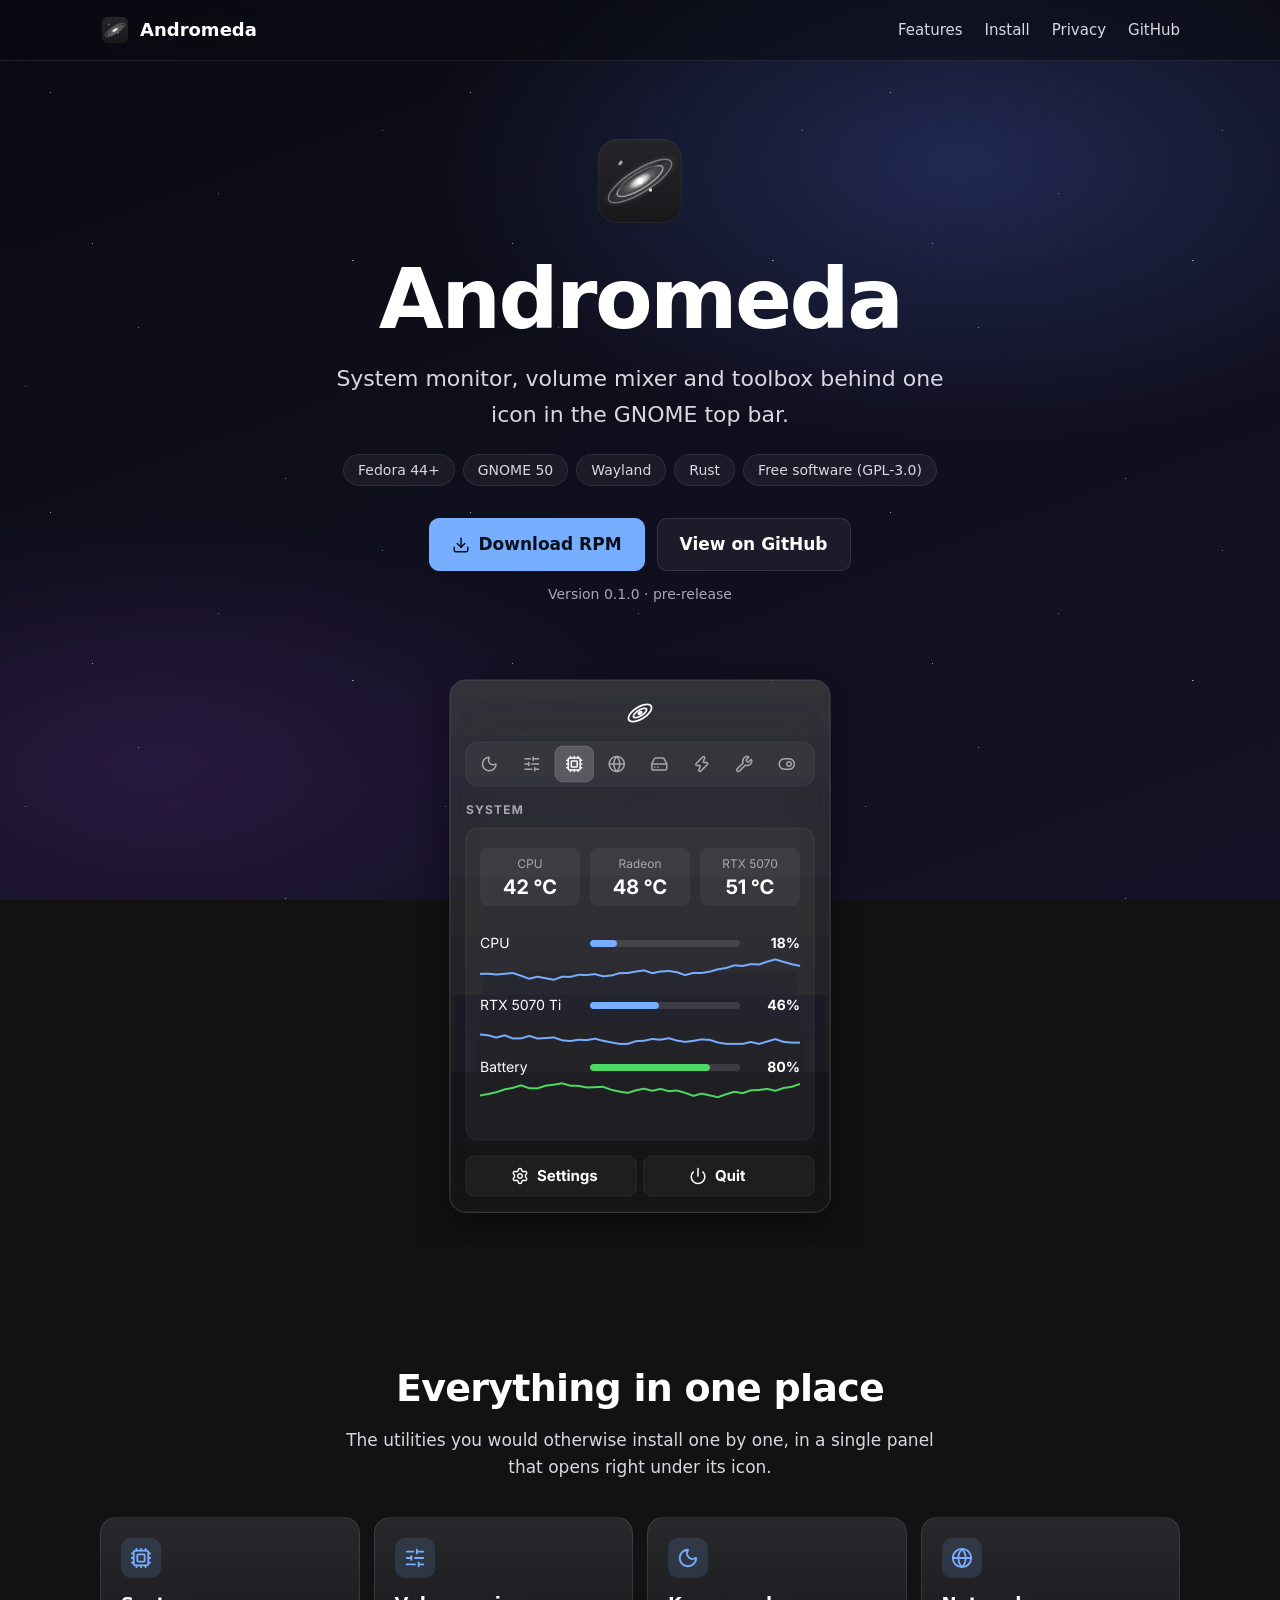
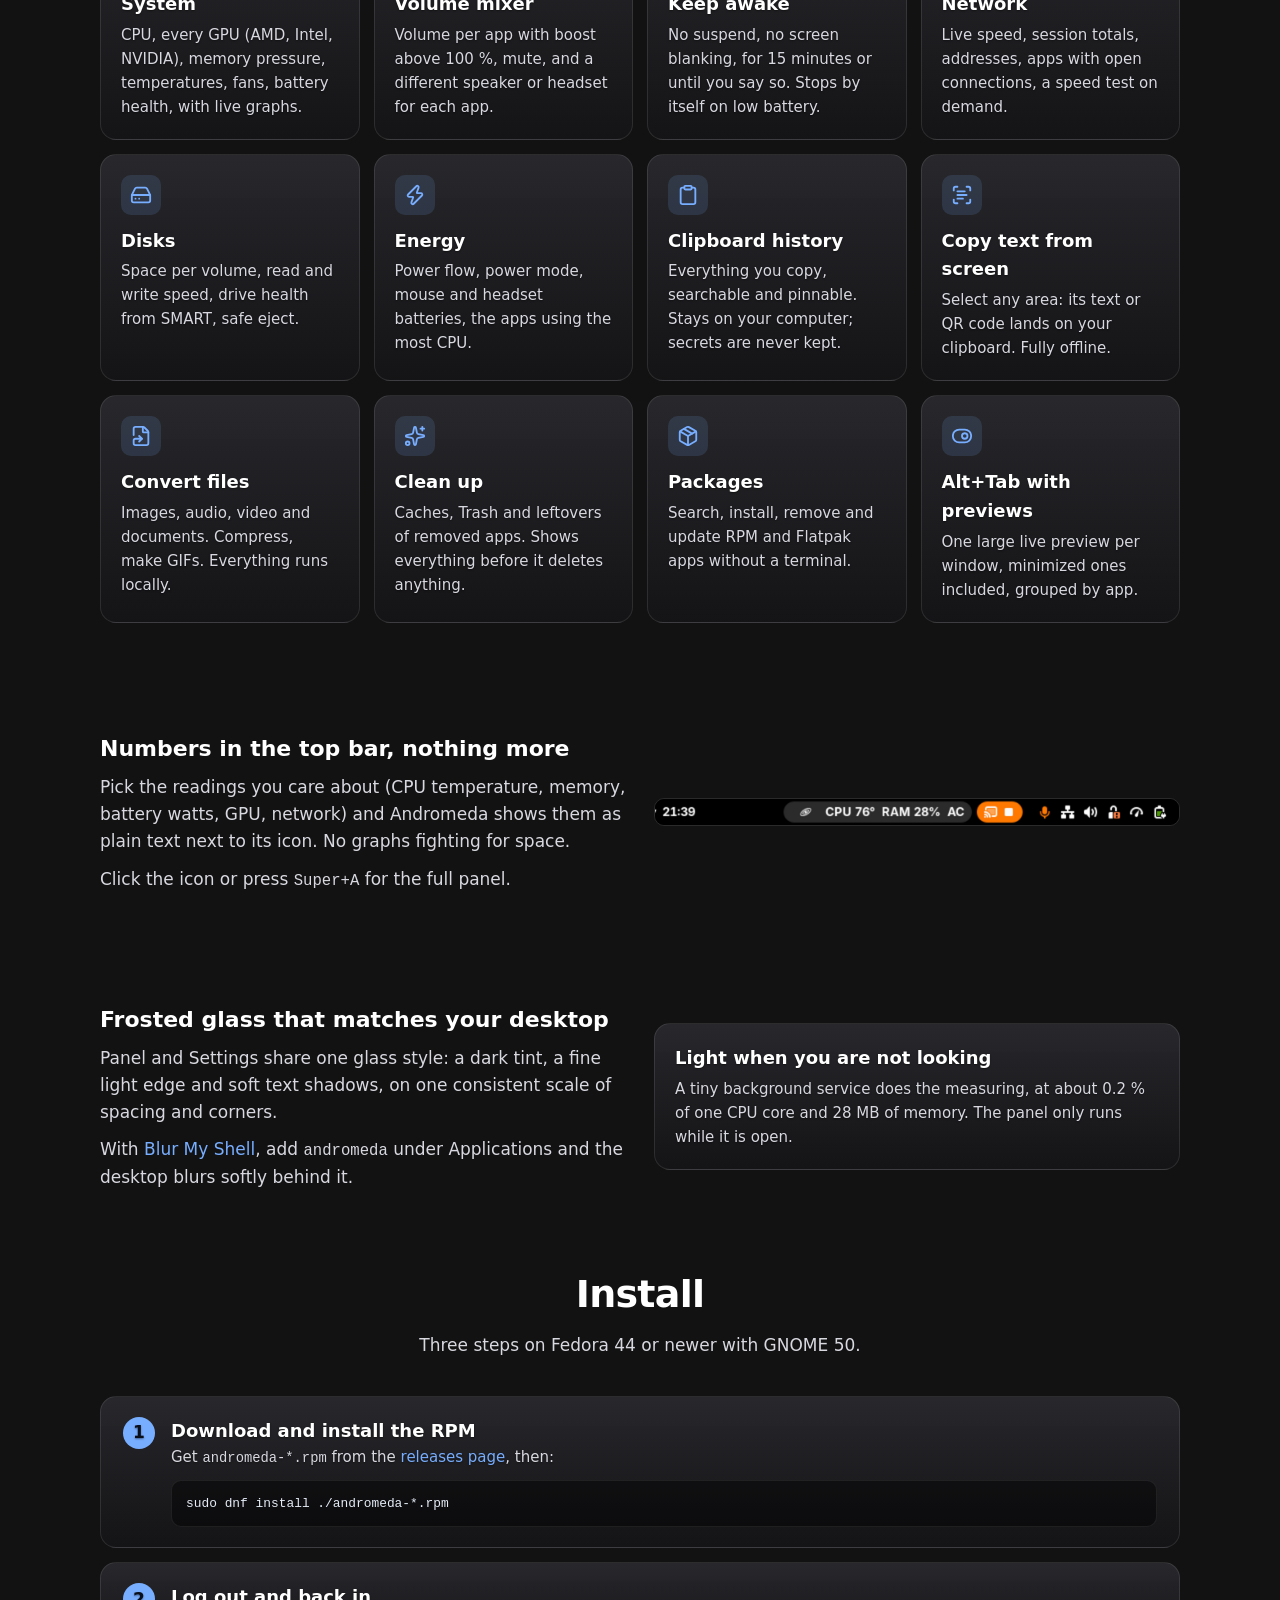
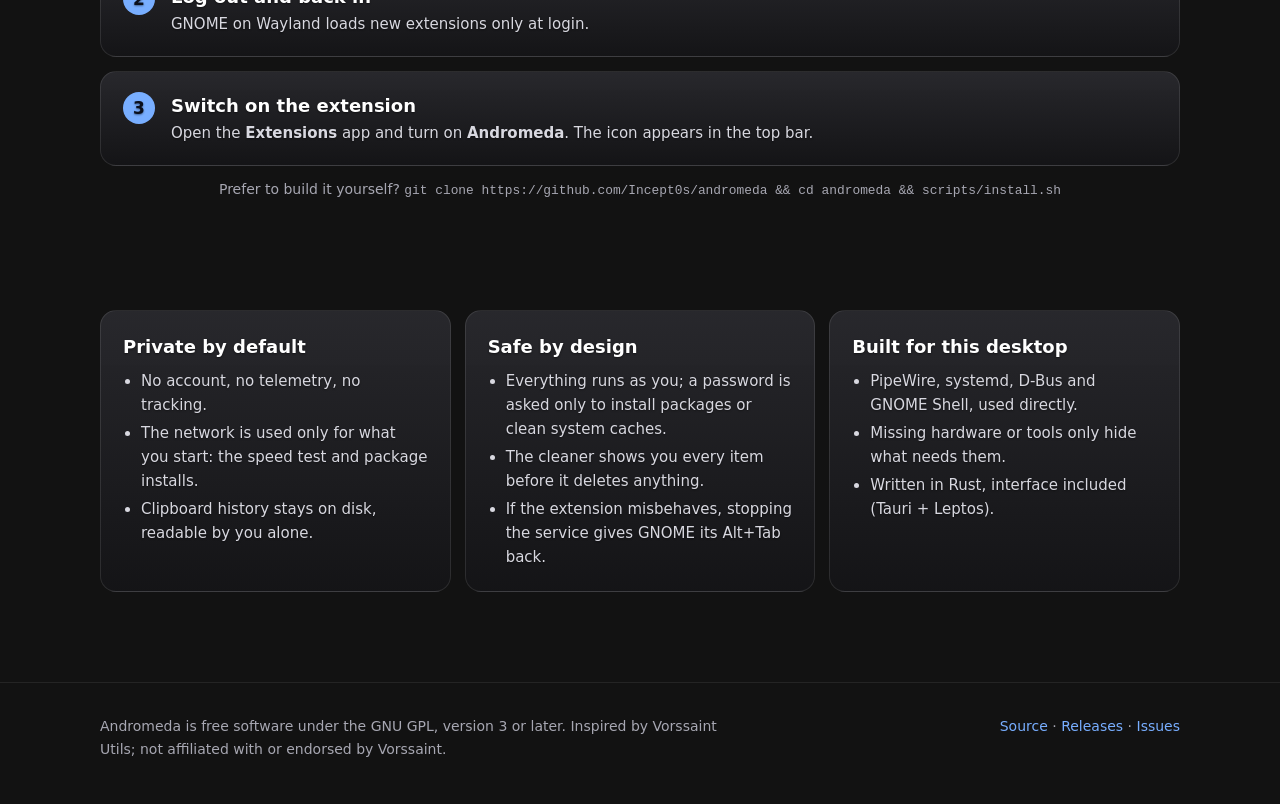
==== docs/index.html @ a2a3aa64 "docs: GitHub Pages site Static page in docs/ (index.html, site.css) in the app's glass style, with f" ====
<!doctype html>
<html lang="en">
<head>
  <meta charset="utf-8">
  <meta name="viewport" content="width=device-width, initial-scale=1">
  <title>Andromeda — system monitor and tools for the GNOME top bar</title>
  <meta name="description" content="System monitor, per-app volume mixer and everyday tools behind one icon in the GNOME top bar. Free software for Fedora GNOME on Wayland, written in Rust.">
  <meta property="og:title" content="Andromeda">
  <meta property="og:description" content="System monitor, volume mixer and tools in the GNOME top bar.">
  <meta property="og:image" content="https://incept0s.github.io/andromeda/assets/social-preview.png">
  <meta property="og:type" content="website">
  <meta name="twitter:card" content="summary_large_image">
  <link rel="icon" href="assets/andromeda.svg" type="image/svg+xml">
  <link rel="stylesheet" href="site.css">
</head>
<body>
  <header class="nav">
    <div class="wrap">
      <a class="brand" href="#top"><img src="assets/andromeda.svg" alt="">Andromeda</a>
      <nav class="links" aria-label="Sections">
        <a href="#features">Features</a>
        <a href="#install">Install</a>
        <a href="#privacy">Privacy</a>
        <a href="https://github.com/Incept0s/andromeda">GitHub</a>
      </nav>
    </div>
  </header>

  <main id="top">
    <div class="hero wrap">
      <img class="logo" src="assets/andromeda.svg" alt="Andromeda icon">
      <h1>Andromeda</h1>
      <p class="tagline">System monitor, volume mixer and toolbox behind one icon in the GNOME top bar.</p>
      <div class="chips">
        <span class="chip">Fedora 44+</span><span class="chip">GNOME 50</span><span class="chip">Wayland</span>
        <span class="chip">Rust</span><span class="chip">Free software (GPL-3.0)</span>
      </div>
      <div class="actions">
        <a class="btn primary" href="https://github.com/Incept0s/andromeda/releases/latest"><svg viewBox="0 0 24 24" fill="none" stroke="currentColor" stroke-width="2" stroke-linecap="round" stroke-linejoin="round" aria-hidden="true"><path d="M12 15V3" /><path d="M21 15v4a2 2 0 0 1-2 2H5a2 2 0 0 1-2-2v-4" /><path d="m7 10 5 5 5-5" /></svg>Download RPM</a>
        <a class="btn" href="https://github.com/Incept0s/andromeda">View on GitHub</a>
      </div>
      <p class="note">Version 0.1.0 · pre-release</p>
      <img class="shot panel-shot" src="assets/panel.png" width="440" height="600" alt="The Andromeda panel: tabs, temperatures, usage bars and graphs on dark glass">
    </div>

    <section id="features" class="wrap">
      <div class="section-title">
        <h2>Everything in one place</h2>
        <p>The utilities you would otherwise install one by one, in a single panel that opens right under its icon.</p>
      </div>
      <div class="grid">
        <article class="card glass">
          <div class="icon"><svg viewBox="0 0 24 24" fill="none" stroke="currentColor" stroke-width="2" stroke-linecap="round" stroke-linejoin="round" aria-hidden="true"><path d="M12 20v2" /><path d="M12 2v2" /><path d="M17 20v2" /><path d="M17 2v2" /><path d="M2 12h2" /><path d="M2 17h2" /><path d="M2 7h2" /><path d="M20 12h2" /><path d="M20 17h2" /><path d="M20 7h2" /><path d="M7 20v2" /><path d="M7 2v2" /><rect x="4" y="4" width="16" height="16" rx="2" /><rect x="8" y="8" width="8" height="8" rx="1" /></svg></div>
          <h3>System</h3>
          <p>CPU, every GPU (AMD, Intel, NVIDIA), memory pressure, temperatures, fans, battery health, with live graphs.</p>
        </article>
        <article class="card glass">
          <div class="icon"><svg viewBox="0 0 24 24" fill="none" stroke="currentColor" stroke-width="2" stroke-linecap="round" stroke-linejoin="round" aria-hidden="true"><path d="M10 5H3" /><path d="M12 19H3" /><path d="M14 3v4" /><path d="M16 17v4" /><path d="M21 12h-9" /><path d="M21 19h-5" /><path d="M21 5h-7" /><path d="M8 10v4" /><path d="M8 12H3" /></svg></div>
          <h3>Volume mixer</h3>
          <p>Volume per app with boost above 100 %, mute, and a different speaker or headset for each app.</p>
        </article>
        <article class="card glass">
          <div class="icon"><svg viewBox="0 0 24 24" fill="none" stroke="currentColor" stroke-width="2" stroke-linecap="round" stroke-linejoin="round" aria-hidden="true"><path d="M20.985 12.486a9 9 0 1 1-9.473-9.472c.405-.022.617.46.402.803a6 6 0 0 0 8.268 8.268c.344-.215.825-.004.803.401" /></svg></div>
          <h3>Keep awake</h3>
          <p>No suspend, no screen blanking, for 15 minutes or until you say so. Stops by itself on low battery.</p>
        </article>
        <article class="card glass">
          <div class="icon"><svg viewBox="0 0 24 24" fill="none" stroke="currentColor" stroke-width="2" stroke-linecap="round" stroke-linejoin="round" aria-hidden="true"><circle cx="12" cy="12" r="10" /><path d="M12 2a14.5 14.5 0 0 0 0 20 14.5 14.5 0 0 0 0-20" /><path d="M2 12h20" /></svg></div>
          <h3>Network</h3>
          <p>Live speed, session totals, addresses, apps with open connections, a speed test on demand.</p>
        </article>
        <article class="card glass">
          <div class="icon"><svg viewBox="0 0 24 24" fill="none" stroke="currentColor" stroke-width="2" stroke-linecap="round" stroke-linejoin="round" aria-hidden="true"><path d="M10 16h.01" /><path d="M2.212 11.577a2 2 0 0 0-.212.896V18a2 2 0 0 0 2 2h16a2 2 0 0 0 2-2v-5.527a2 2 0 0 0-.212-.896L18.55 5.11A2 2 0 0 0 16.76 4H7.24a2 2 0 0 0-1.79 1.11z" /><path d="M21.946 12.013H2.054" /><path d="M6 16h.01" /></svg></div>
          <h3>Disks</h3>
          <p>Space per volume, read and write speed, drive health from SMART, safe eject.</p>
        </article>
        <article class="card glass">
          <div class="icon"><svg viewBox="0 0 24 24" fill="none" stroke="currentColor" stroke-width="2" stroke-linecap="round" stroke-linejoin="round" aria-hidden="true"><path d="M15.914 4a1.5 1.5 0 00-2.474-1.561l-9 9A1.5 1.5 0 005.5 14h4.002a.5.5 0 01.471.666L8.086 20a1.5 1.5 0 002.475 1.56l9-9A1.5 1.5 0 0018.5 10h-3.997a.5.5 0 01-.472-.667z" /></svg></div>
          <h3>Energy</h3>
          <p>Power flow, power mode, mouse and headset batteries, the apps using the most CPU.</p>
        </article>
        <article class="card glass">
          <div class="icon"><svg viewBox="0 0 24 24" fill="none" stroke="currentColor" stroke-width="2" stroke-linecap="round" stroke-linejoin="round" aria-hidden="true"><rect width="8" height="4" x="8" y="2" rx="1" ry="1" /><path d="M16 4h2a2 2 0 0 1 2 2v14a2 2 0 0 1-2 2H6a2 2 0 0 1-2-2V6a2 2 0 0 1 2-2h2" /></svg></div>
          <h3>Clipboard history</h3>
          <p>Everything you copy, searchable and pinnable. Stays on your computer; secrets are never kept.</p>
        </article>
        <article class="card glass">
          <div class="icon"><svg viewBox="0 0 24 24" fill="none" stroke="currentColor" stroke-width="2" stroke-linecap="round" stroke-linejoin="round" aria-hidden="true"><path d="M3 7V5a2 2 0 0 1 2-2h2" /><path d="M17 3h2a2 2 0 0 1 2 2v2" /><path d="M21 17v2a2 2 0 0 1-2 2h-2" /><path d="M7 21H5a2 2 0 0 1-2-2v-2" /><path d="M7 8h8" /><path d="M7 12h10" /><path d="M7 16h6" /></svg></div>
          <h3>Copy text from screen</h3>
          <p>Select any area: its text or QR code lands on your clipboard. Fully offline.</p>
        </article>
        <article class="card glass">
          <div class="icon"><svg viewBox="0 0 24 24" fill="none" stroke="currentColor" stroke-width="2" stroke-linecap="round" stroke-linejoin="round" aria-hidden="true"><path d="M4 11V4a2 2 0 0 1 2-2h8a2.4 2.4 0 0 1 1.706.706l3.588 3.588A2.4 2.4 0 0 1 20 8v12a2 2 0 0 1-2 2H6a2 2 0 0 1-2-2v-3a2 2 0 0 1 2-2h7" /><path d="M14 2v5a1 1 0 0 0 1 1h5" /><path d="m10 18 3-3-3-3" /></svg></div>
          <h3>Convert files</h3>
          <p>Images, audio, video and documents. Compress, make GIFs. Everything runs locally.</p>
        </article>
        <article class="card glass">
          <div class="icon"><svg viewBox="0 0 24 24" fill="none" stroke="currentColor" stroke-width="2" stroke-linecap="round" stroke-linejoin="round" aria-hidden="true"><path d="M11.017 2.814a1 1 0 0 1 1.966 0l1.051 5.558a2 2 0 0 0 1.594 1.594l5.558 1.051a1 1 0 0 1 0 1.966l-5.558 1.051a2 2 0 0 0-1.594 1.594l-1.051 5.558a1 1 0 0 1-1.966 0l-1.051-5.558a2 2 0 0 0-1.594-1.594l-5.558-1.051a1 1 0 0 1 0-1.966l5.558-1.051a2 2 0 0 0 1.594-1.594z" /><path d="M20 2v4" /><path d="M22 4h-4" /><circle cx="4" cy="20" r="2" /></svg></div>
          <h3>Clean up</h3>
          <p>Caches, Trash and leftovers of removed apps. Shows everything before it deletes anything.</p>
        </article>
        <article class="card glass">
          <div class="icon"><svg viewBox="0 0 24 24" fill="none" stroke="currentColor" stroke-width="2" stroke-linecap="round" stroke-linejoin="round" aria-hidden="true"><path d="M11 21.73a2 2 0 0 0 2 0l7-4A2 2 0 0 0 21 16V8a2 2 0 0 0-1-1.73l-7-4a2 2 0 0 0-2 0l-7 4A2 2 0 0 0 3 8v8a2 2 0 0 0 1 1.73z" /><path d="M12 22V12" /><polyline points="3.29 7 12 12 20.71 7" /><path d="m7.5 4.27 9 5.15" /></svg></div>
          <h3>Packages</h3>
          <p>Search, install, remove and update RPM and Flatpak apps without a terminal.</p>
        </article>
        <article class="card glass">
          <div class="icon"><svg viewBox="0 0 24 24" fill="none" stroke="currentColor" stroke-width="2" stroke-linecap="round" stroke-linejoin="round" aria-hidden="true"><circle cx="15" cy="12" r="3" /><rect width="20" height="14" x="2" y="5" rx="7" /></svg></div>
          <h3>Alt+Tab with previews</h3>
          <p>One large live preview per window, minimized ones included, grouped by app.</p>
        </article>
      </div>
    </section>

    <section class="wrap">
      <div class="split">
        <div class="text">
          <h3>Numbers in the top bar, nothing more</h3>
          <p>Pick the readings you care about (CPU temperature, memory, battery watts, GPU, network) and Andromeda shows them as plain text next to its icon. No graphs fighting for space.</p>
          <p>Click the icon or press <code>Super+A</code> for the full panel.</p>
        </div>
        <img class="topbar" src="screenshots/topbar.png" alt="CPU 76°, RAM 28% and AC next to the Andromeda icon in the GNOME top bar">
      </div>
    </section>

    <section class="wrap">
      <div class="split">
        <div class="text">
          <h3>Frosted glass that matches your desktop</h3>
          <p>Panel and Settings share one glass style: a dark tint, a fine light edge and soft text shadows, on one consistent scale of spacing and corners.</p>
          <p>With <a href="https://extensions.gnome.org/extension/3193/blur-my-shell/">Blur My Shell</a>, add <code>andromeda</code> under Applications and the desktop blurs softly behind it.</p>
        </div>
        <div class="glass card">
          <h3>Light when you are not looking</h3>
          <p>A tiny background service does the measuring, at about 0.2 % of one CPU core and 28 MB of memory. The panel only runs while it is open.</p>
        </div>
      </div>
    </section>

    <section id="install" class="wrap">
      <div class="section-title">
        <h2>Install</h2>
        <p>Three steps on Fedora 44 or newer with GNOME 50.</p>
      </div>
      <div class="steps">
        <div class="step glass">
          <h3>Download and install the RPM</h3>
          <p>Get <code>andromeda-*.rpm</code> from the <a href="https://github.com/Incept0s/andromeda/releases">releases page</a>, then:</p>
          <pre><code>sudo dnf install ./andromeda-*.rpm</code></pre>
        </div>
        <div class="step glass">
          <h3>Log out and back in</h3>
          <p>GNOME on Wayland loads new extensions only at login.</p>
        </div>
        <div class="step glass">
          <h3>Switch on the extension</h3>
          <p>Open the <strong>Extensions</strong> app and turn on <strong>Andromeda</strong>. The icon appears in the top bar.</p>
        </div>
      </div>
      <p class="note" style="text-align:center">Prefer to build it yourself? <code>git clone https://github.com/Incept0s/andromeda &amp;&amp; cd andromeda &amp;&amp; scripts/install.sh</code></p>
    </section>

    <section id="privacy" class="wrap">
      <div class="facts">
        <div class="glass">
          <h3>Private by default</h3>
          <ul>
            <li>No account, no telemetry, no tracking.</li>
            <li>The network is used only for what you start: the speed test and package installs.</li>
            <li>Clipboard history stays on disk, readable by you alone.</li>
          </ul>
        </div>
        <div class="glass">
          <h3>Safe by design</h3>
          <ul>
            <li>Everything runs as you; a password is asked only to install packages or clean system caches.</li>
            <li>The cleaner shows you every item before it deletes anything.</li>
            <li>If the extension misbehaves, stopping the service gives GNOME its Alt+Tab back.</li>
          </ul>
        </div>
        <div class="glass">
          <h3>Built for this desktop</h3>
          <ul>
            <li>PipeWire, systemd, D-Bus and GNOME Shell, used directly.</li>
            <li>Missing hardware or tools only hide what needs them.</li>
            <li>Written in Rust, interface included (Tauri + Leptos).</li>
          </ul>
        </div>
      </div>
    </section>
  </main>

  <footer>
    <div class="wrap">
      <p>Andromeda is free software under the GNU GPL, version 3 or later. Inspired by Vorssaint Utils; not affiliated with or endorsed by Vorssaint.</p>
      <p><a href="https://github.com/Incept0s/andromeda">Source</a> · <a href="https://github.com/Incept0s/andromeda/releases">Releases</a> · <a href="https://github.com/Incept0s/andromeda/issues">Issues</a></p>
    </div>
  </footer>
</body>
</html>
---- docs/site.css ----
/* SPDX-License-Identifier: GPL-3.0-or-later
 * Andromeda's website. Same glass recipe as the app: a dark tint, a 1px light
 * edge, white text with a soft shadow, rounded corners on one scale. */

:root {
  --bg-top: #0a0b12;
  --bg-bottom: #151227;
  --glass-top: rgba(58, 58, 66, 0.55);
  --glass-bottom: rgba(22, 22, 26, 0.6);
  --edge: rgba(255, 255, 255, 0.10);
  --layer: rgba(255, 255, 255, 0.05);
  --layer-edge: rgba(255, 255, 255, 0.08);
  --text: #ffffff;
  --soft: #d8d8e0;
  --muted: #a7a7b2;
  --accent: #78aeff;
  --green: #4cd964;
  --r-card: 16px;
  --r-control: 10px;
  --max: 1080px;
  color-scheme: dark;
}

* { box-sizing: border-box; margin: 0; }

html { scroll-behavior: smooth; }
@media (prefers-reduced-motion: reduce) { html { scroll-behavior: auto; } }

body {
  min-height: 100vh;
  font-family: "Adwaita Sans", Inter, Cantarell, system-ui, -apple-system, "Segoe UI", sans-serif;
  font-size: 17px;
  line-height: 1.6;
  color: var(--text);
  background:
    radial-gradient(ellipse 60% 45% at 75% 18%, rgba(74, 99, 201, 0.32), transparent 70%),
    radial-gradient(ellipse 55% 40% at 12% 85%, rgba(122, 63, 184, 0.22), transparent 70%),
    linear-gradient(160deg, var(--bg-top), var(--bg-bottom));
  background-attachment: fixed;
}

/* Faint stars, drawn by CSS: no image to download. */
body::before {
  content: "";
  position: fixed;
  inset: 0;
  z-index: -1;
  pointer-events: none;
  background-image:
    radial-gradient(1px 1px at 12% 22%, #fff9 50%, transparent 51%),
    radial-gradient(1px 1px at 68% 14%, #fff8 50%, transparent 51%),
    radial-gradient(1.4px 1.4px at 84% 62%, #fffa 50%, transparent 51%),
    radial-gradient(1px 1px at 33% 78%, #fff7 50%, transparent 51%),
    radial-gradient(1px 1px at 52% 46%, #fff6 50%, transparent 51%),
    radial-gradient(1.3px 1.3px at 22% 58%, #fff8 50%, transparent 51%),
    radial-gradient(1px 1px at 91% 31%, #fff7 50%, transparent 51%),
    radial-gradient(1px 1px at 6% 92%, #fff6 50%, transparent 51%);
  background-size: 420px 420px;
}

a { color: var(--accent); text-decoration: none; }
a:hover { text-decoration: underline; }

.wrap { width: min(var(--max), 100% - 40px); margin-inline: auto; }

/* ---------- top bar ---------- */
.nav {
  position: sticky;
  top: 0;
  z-index: 10;
  backdrop-filter: blur(14px);
  background: rgba(10, 11, 18, 0.55);
  border-bottom: 1px solid var(--layer-edge);
}
.nav .wrap { display: flex; align-items: center; gap: 24px; height: 60px; }
.brand { display: flex; align-items: center; gap: 10px; color: var(--text); font-weight: 700; font-size: 18px; }
.brand img { width: 30px; height: 30px; }
.nav .links { margin-left: auto; display: flex; gap: 22px; font-size: 15px; }
.nav .links a { color: var(--soft); }
@media (max-width: 640px) { .nav .links a:not(.cta) { display: none; } }

/* ---------- hero ---------- */
.hero { padding: 72px 0 40px; text-align: center; }
.hero .logo { width: 96px; height: 96px; margin-bottom: 18px; }
.hero h1 { font-size: clamp(44px, 8vw, 84px); font-weight: 800; letter-spacing: -0.03em; line-height: 1.05; }
.hero .tagline { margin: 18px auto 0; max-width: 640px; font-size: clamp(18px, 2.4vw, 22px); color: var(--soft); }
.chips { display: flex; flex-wrap: wrap; justify-content: center; gap: 8px; margin-top: 22px; }
.chip {
  padding: 4px 14px;
  border-radius: 999px;
  background: var(--layer);
  border: 1px solid var(--layer-edge);
  color: var(--soft);
  font-size: 14px;
}
.actions { display: flex; flex-wrap: wrap; justify-content: center; gap: 12px; margin-top: 32px; }
.btn {
  display: inline-flex;
  align-items: center;
  gap: 8px;
  padding: 12px 22px;
  border-radius: var(--r-control);
  font-weight: 700;
  color: var(--text);
  background: var(--layer);
  border: 1px solid var(--edge);
}
.btn:hover { text-decoration: none; background: rgba(255, 255, 255, 0.1); }
.btn.primary { background: var(--accent); border-color: var(--accent); color: #0a0f1c; }
.btn.primary:hover { background: #93bfff; }
.btn svg { width: 18px; height: 18px; }
.note { margin-top: 12px; font-size: 14px; color: var(--muted); }

/* The panel image already carries its glass edge and shadow. */
.shot { display: block; width: min(100%, 440px); height: auto; margin: 40px auto 0; }

/* ---------- sections ---------- */
section { padding: 72px 0 0; }
.section-title { text-align: center; }
.section-title h2 { font-size: clamp(28px, 4vw, 38px); letter-spacing: -0.02em; }
.section-title p { margin: 8px auto 0; max-width: 620px; color: var(--soft); }

.glass {
  border-radius: var(--r-card);
  border: 1px solid var(--edge);
  background: linear-gradient(180deg, var(--glass-top), var(--glass-bottom));
  text-shadow: 0 1px 2px rgba(0, 0, 0, 0.45);
}

.grid { display: grid; grid-template-columns: repeat(auto-fill, minmax(240px, 1fr)); gap: 14px; margin-top: 36px; }
.card { padding: 20px; }
.card .icon {
  display: grid;
  place-items: center;
  width: 40px;
  height: 40px;
  margin-bottom: 12px;
  border-radius: var(--r-control);
  background: rgba(120, 174, 255, 0.14);
  color: var(--accent);
}
.card .icon svg { width: 22px; height: 22px; }
.card h3 { font-size: 18px; margin-bottom: 4px; }
.card p { font-size: 15px; color: var(--soft); }

.split { display: grid; grid-template-columns: 1fr 1fr; gap: 28px; align-items: center; margin-top: 36px; }
@media (max-width: 820px) { .split { grid-template-columns: 1fr; } }
.split .text h3 { font-size: 22px; margin-bottom: 8px; }
.split .text p { color: var(--soft); }
.split .text p + p { margin-top: 10px; }
.topbar { width: 100%; border-radius: var(--r-control); border: 1px solid var(--edge); }

/* ---------- install ---------- */
.steps { counter-reset: step; display: grid; gap: 14px; margin-top: 36px; }
.step { padding: 20px 22px 20px 70px; position: relative; }
.step::before {
  counter-increment: step;
  content: counter(step);
  position: absolute;
  left: 22px;
  top: 20px;
  width: 32px;
  height: 32px;
  display: grid;
  place-items: center;
  border-radius: 50%;
  background: var(--accent);
  color: #0a0f1c;
  font-weight: 800;
}
.step h3 { font-size: 18px; }
.step p { color: var(--soft); font-size: 15px; }
pre {
  margin-top: 10px;
  padding: 12px 14px;
  border-radius: var(--r-control);
  background: rgba(0, 0, 0, 0.45);
  border: 1px solid var(--layer-edge);
  overflow-x: auto;
  font: 14px/1.5 "Adwaita Mono", ui-monospace, "JetBrains Mono", Menlo, monospace;
  color: #e6edf7;
  text-shadow: none;
}
code { font-family: "Adwaita Mono", ui-monospace, monospace; font-size: 0.92em; }

.facts { display: grid; grid-template-columns: repeat(auto-fit, minmax(280px, 1fr)); gap: 14px; margin-top: 36px; }
.facts .glass { padding: 22px; }
.facts h3 { font-size: 18px; margin-bottom: 8px; }
.facts ul { padding-left: 18px; color: var(--soft); font-size: 15px; }
.facts li + li { margin-top: 4px; }

/* ---------- footer ---------- */
footer { margin-top: 90px; padding: 32px 0 48px; border-top: 1px solid var(--layer-edge); color: var(--muted); font-size: 14px; }
footer .wrap { display: flex; flex-wrap: wrap; gap: 10px 28px; justify-content: space-between; }
footer p { max-width: 640px; }

:focus-visible { outline: 2px solid var(--accent); outline-offset: 3px; border-radius: 6px; }
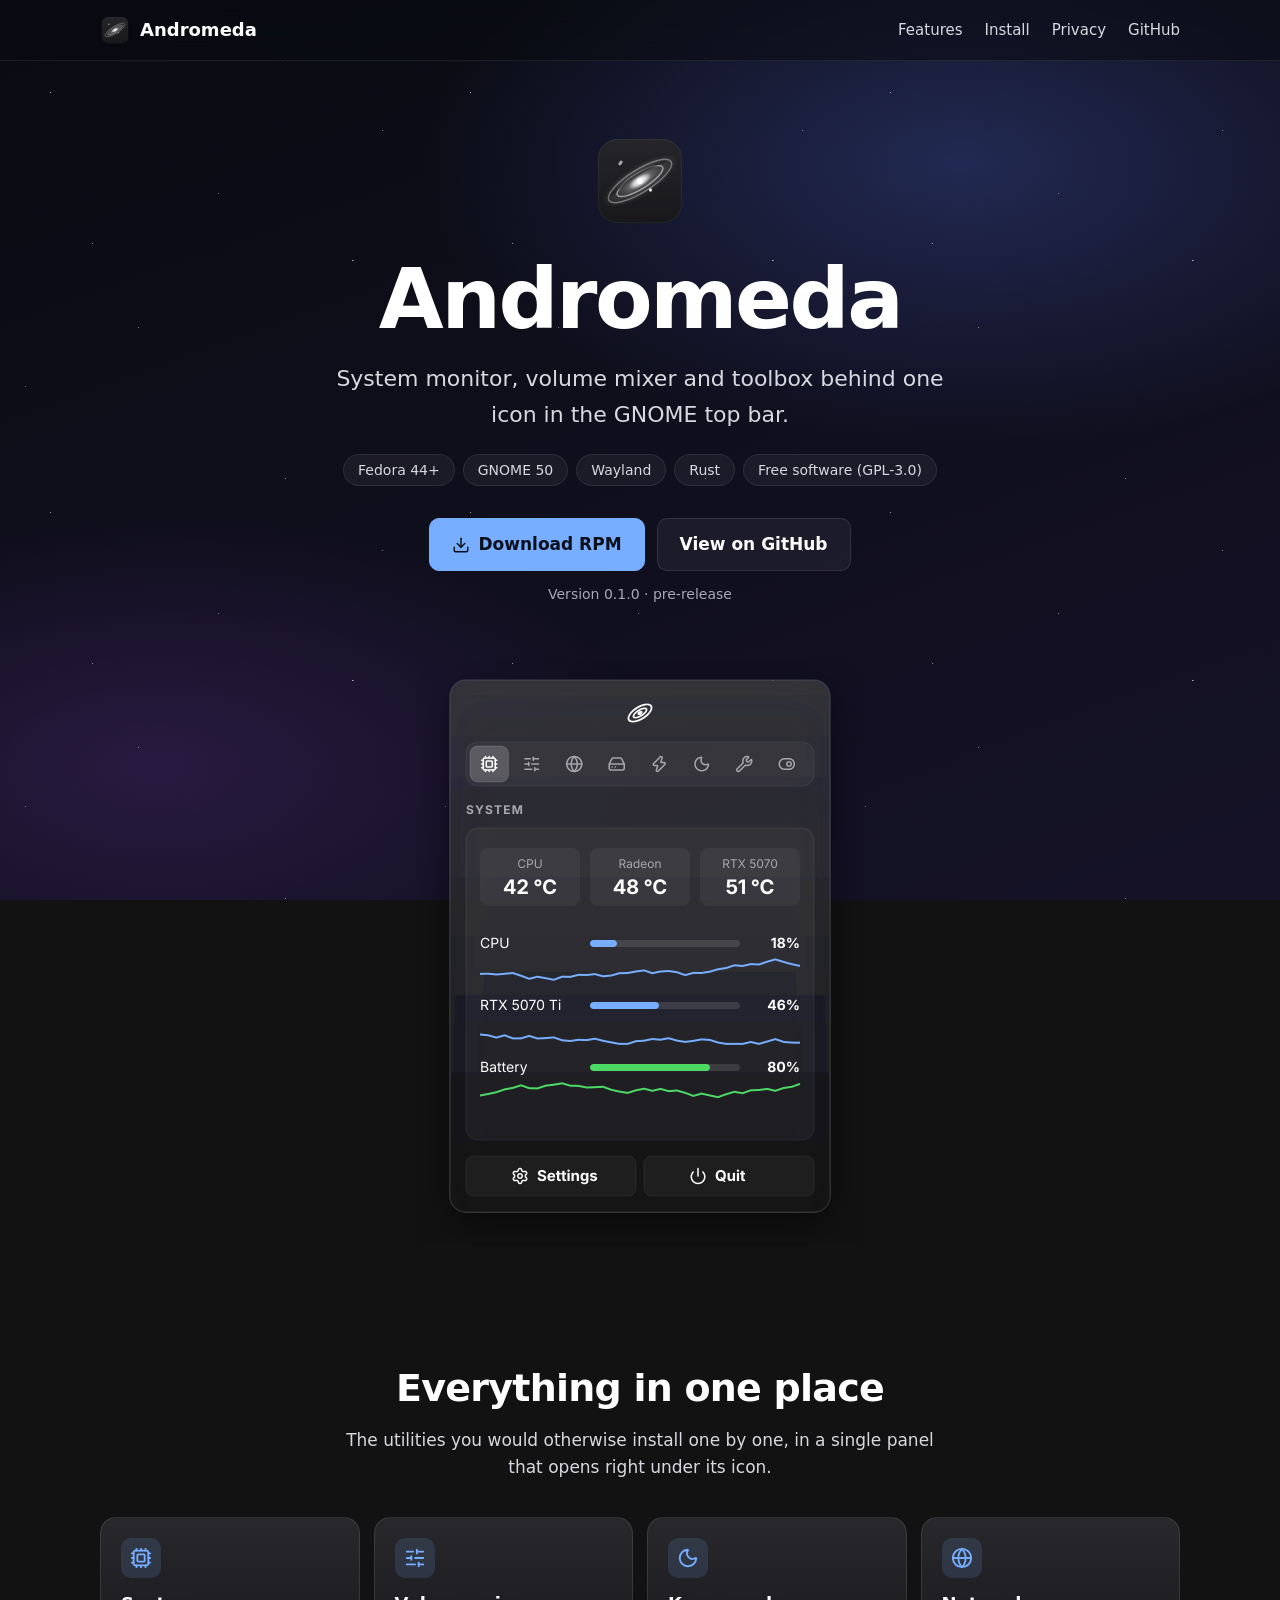
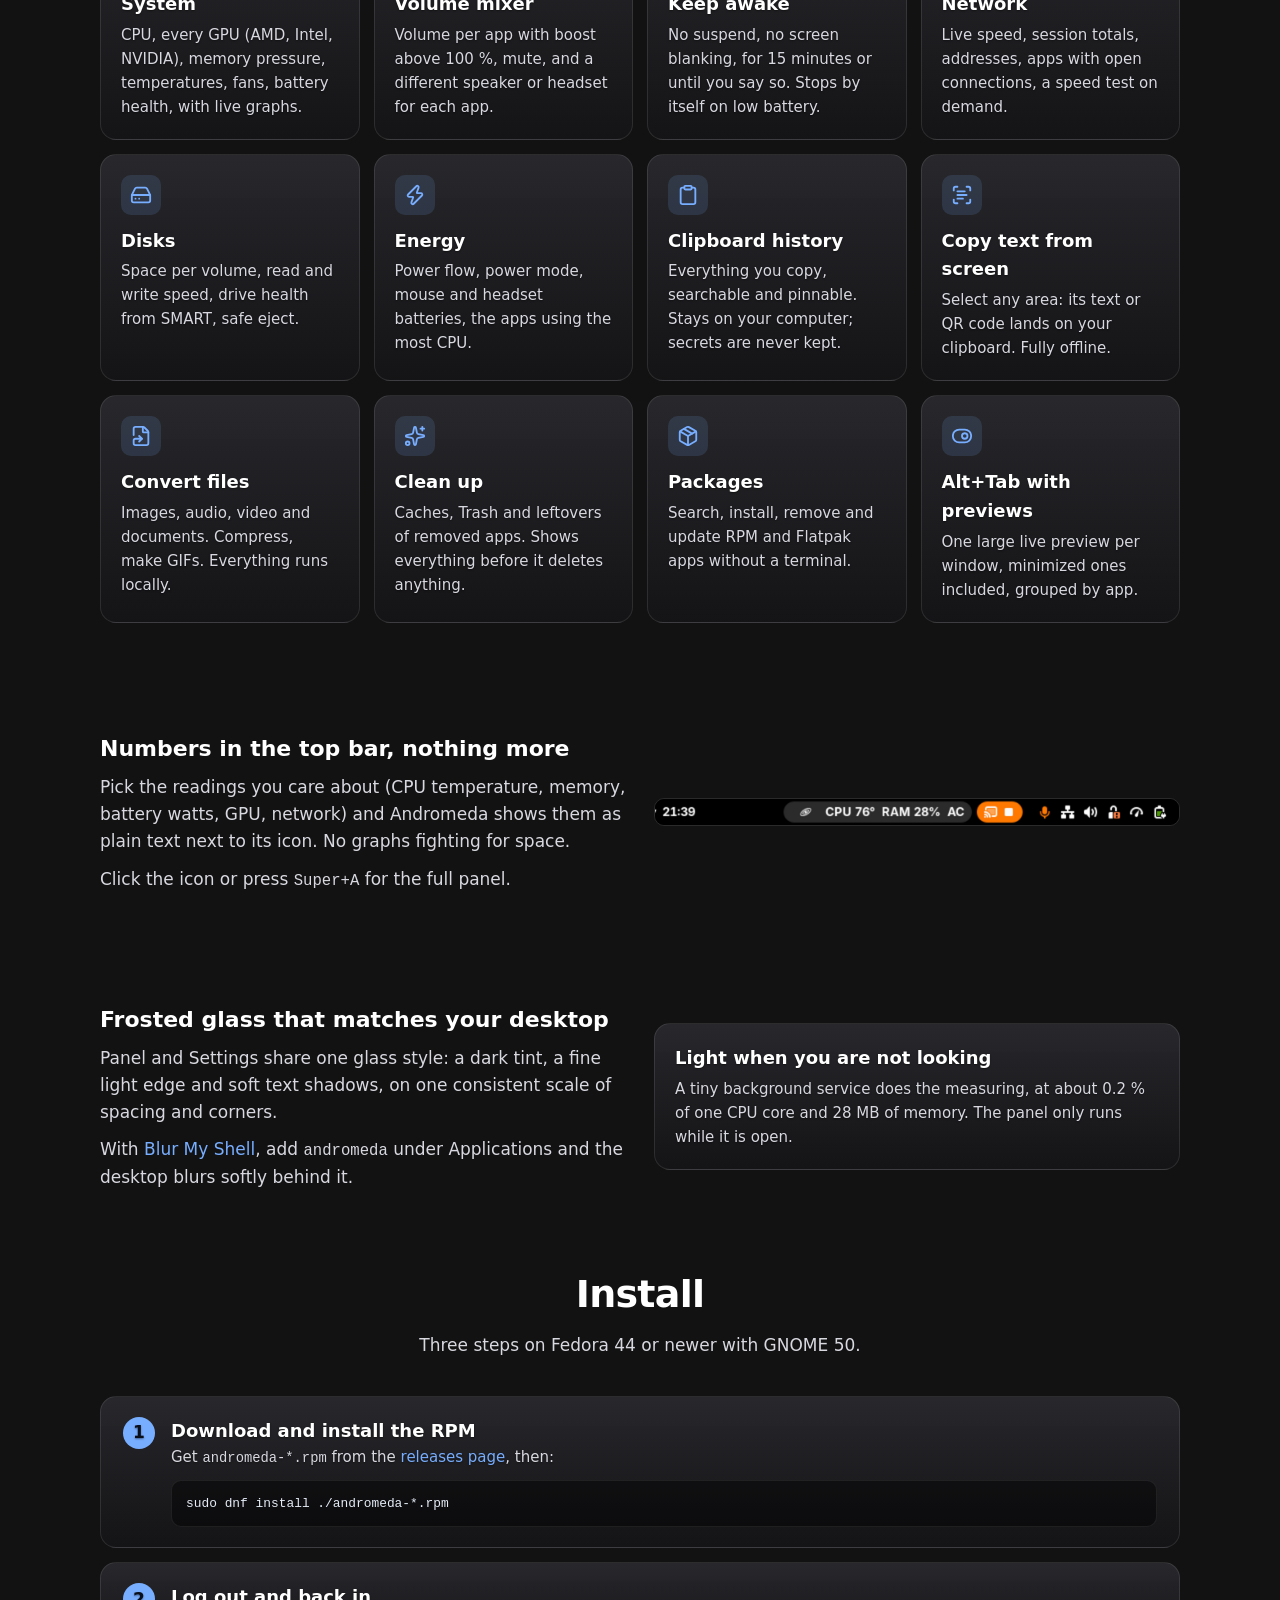
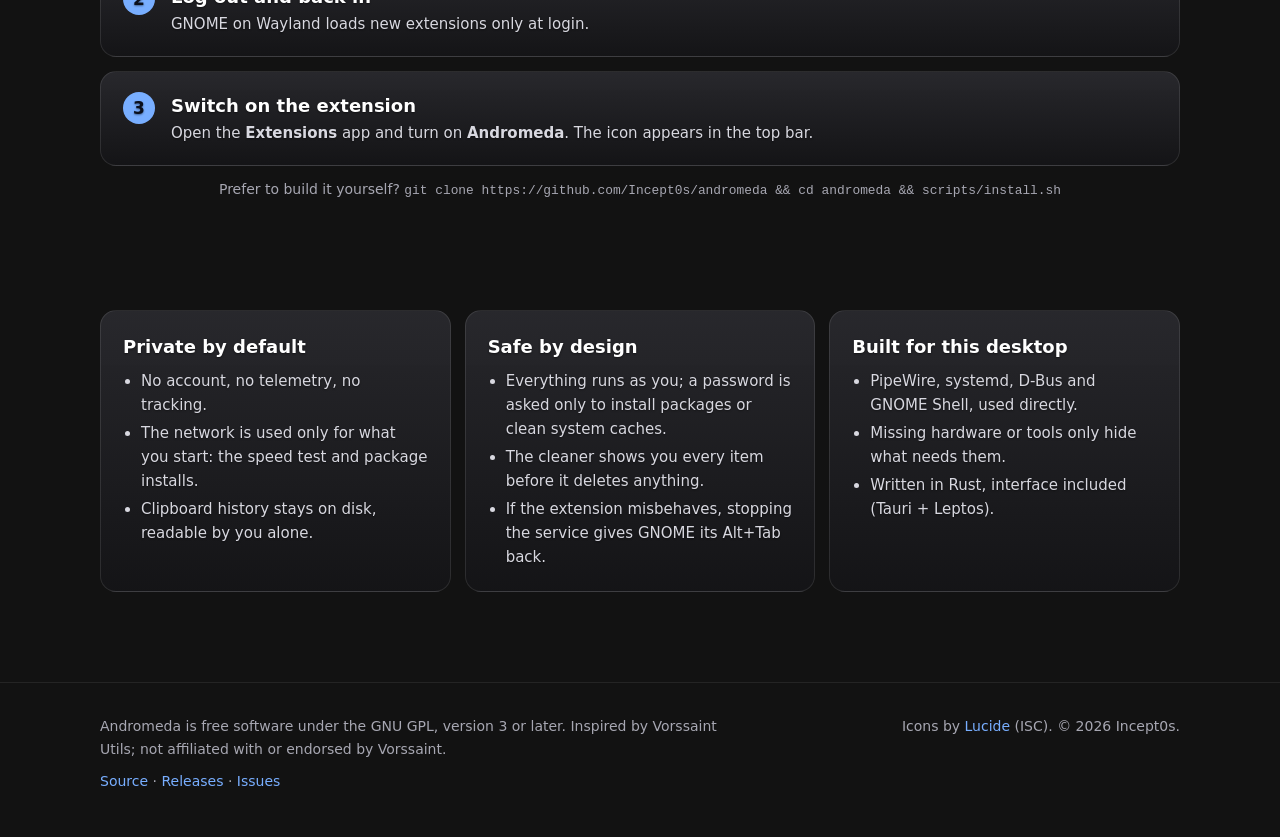
==== commit 9852e817: "Polish repo - panel tabs: System first - adapted files note who changed them and when - THIRD-PARTY " ====
--- a/docs/index.html
+++ b/docs/index.html
@@ -1,4 +1,12 @@
 <!doctype html>
+<!--
+  Andromeda website. Copyright (C) 2026 Incept0s, GPL-3.0-or-later.
+  Icons: Lucide (https://lucide.dev), ISC License, Copyright (c) 2026 Lucide
+  Icons and Contributors. Permission to use, copy, modify, and/or distribute
+  this software for any purpose with or without fee is hereby granted,
+  provided that the above copyright notice and this permission notice appear
+  in all copies.
+-->
 <html lang="en">
 <head>
   <meta charset="utf-8">
@@ -193,6 +201,7 @@
   <footer>
     <div class="wrap">
       <p>Andromeda is free software under the GNU GPL, version 3 or later. Inspired by Vorssaint Utils; not affiliated with or endorsed by Vorssaint.</p>
+      <p>Icons by <a href="https://lucide.dev">Lucide</a> (ISC). © 2026 Incept0s.</p>
       <p><a href="https://github.com/Incept0s/andromeda">Source</a> · <a href="https://github.com/Incept0s/andromeda/releases">Releases</a> · <a href="https://github.com/Incept0s/andromeda/issues">Issues</a></p>
     </div>
   </footer>
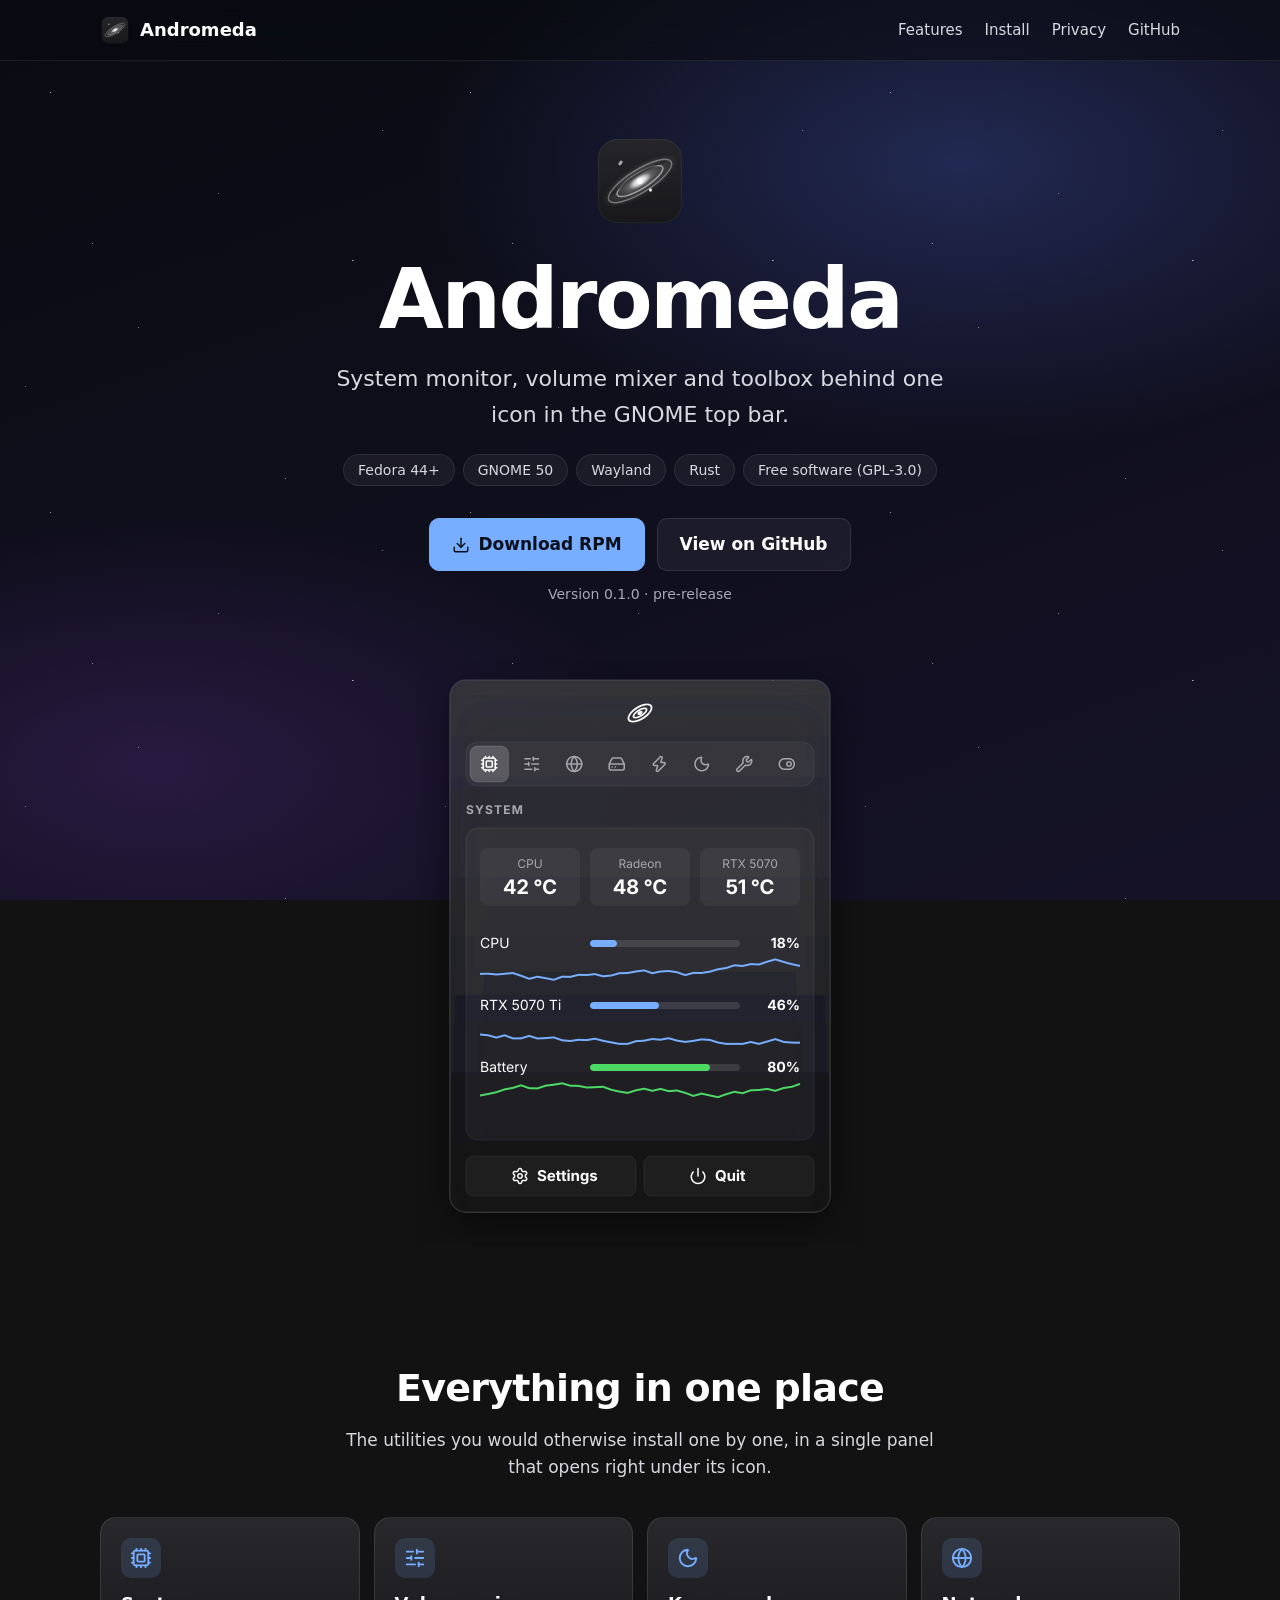
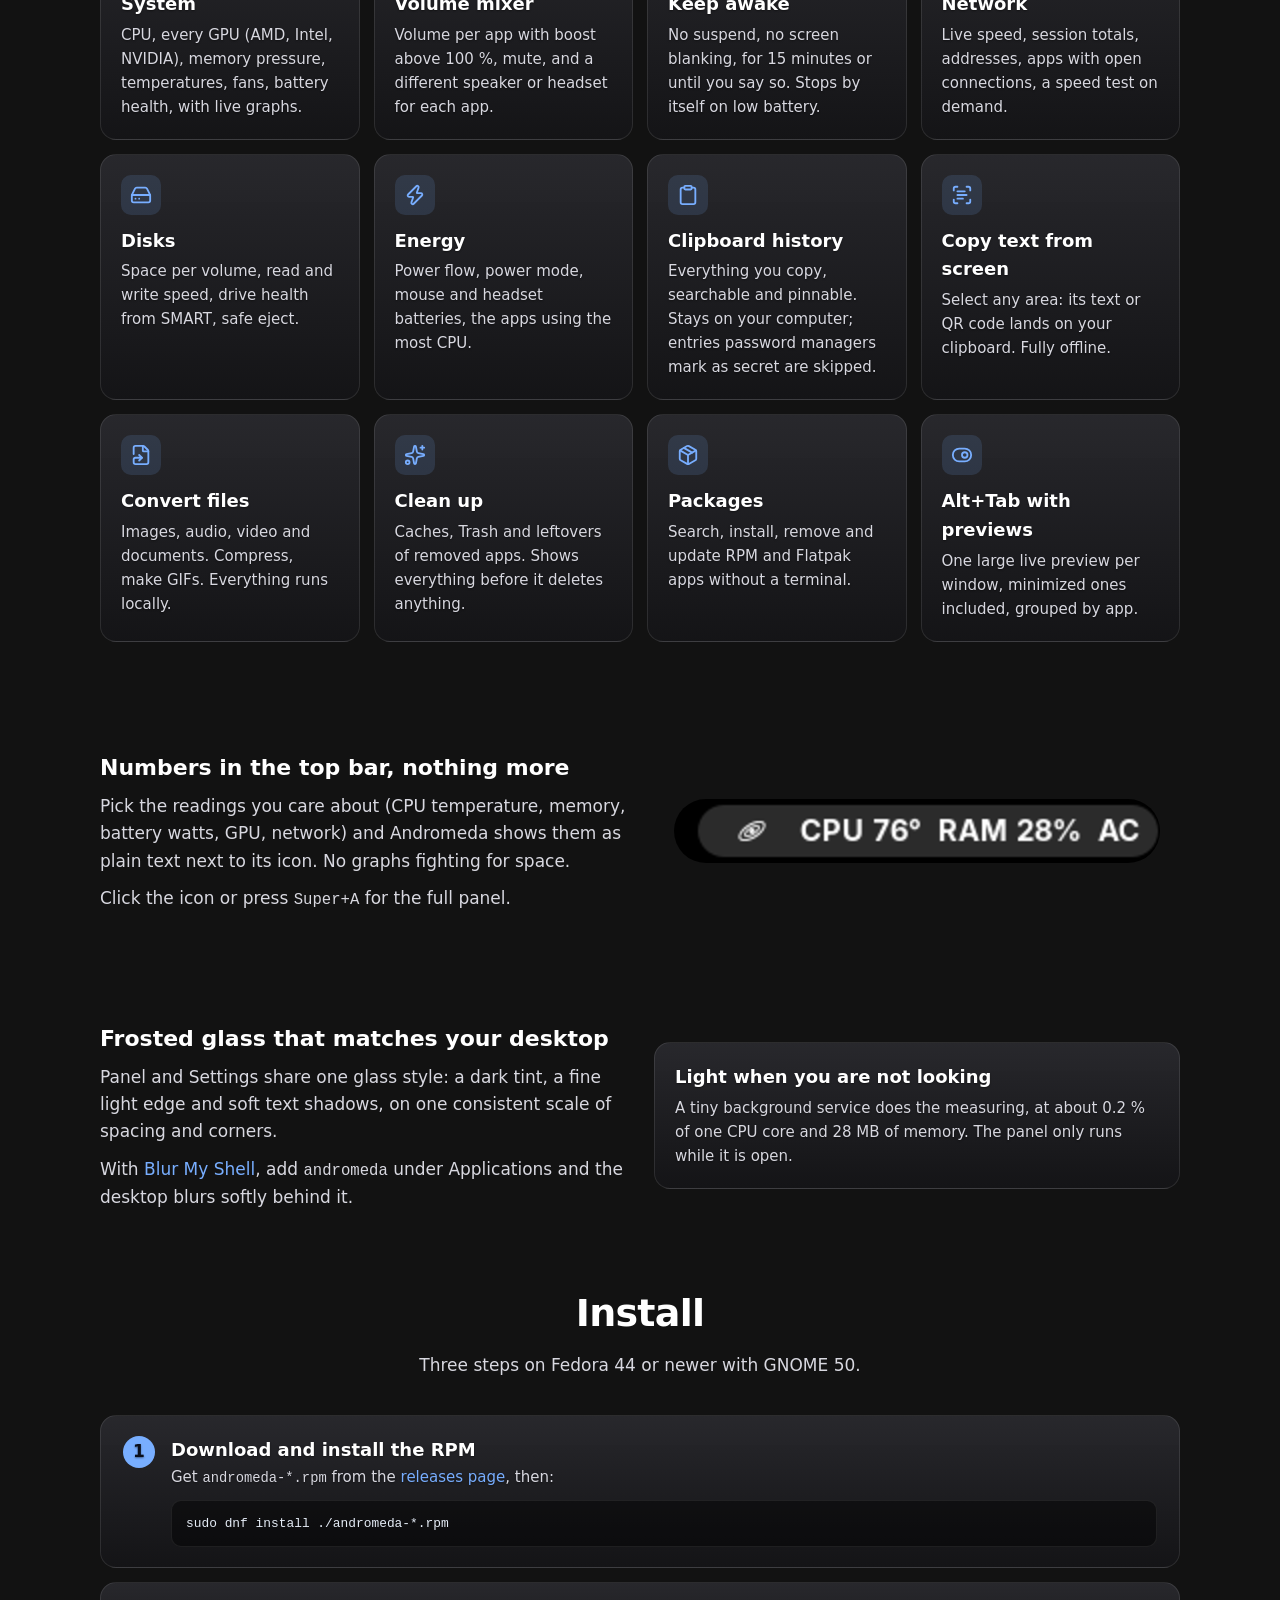
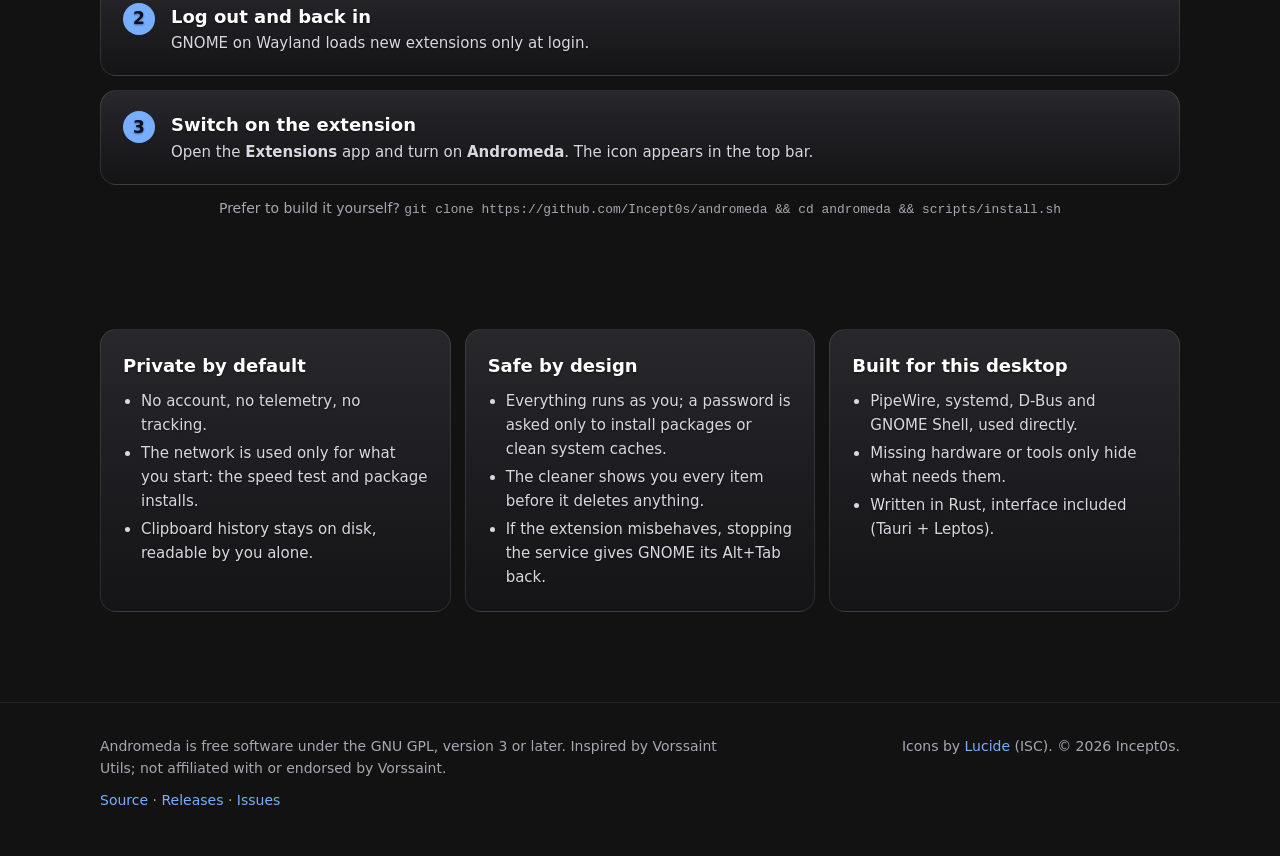
==== commit a5dcf11b: "Polish website - top-bar image cropped to the Andromeda part - clearer clipboard wording - Trunk lin" ====
--- a/docs/index.html
+++ b/docs/index.html
@@ -90,7 +90,7 @@
         <article class="card glass">
           <div class="icon"><svg viewBox="0 0 24 24" fill="none" stroke="currentColor" stroke-width="2" stroke-linecap="round" stroke-linejoin="round" aria-hidden="true"><rect width="8" height="4" x="8" y="2" rx="1" ry="1" /><path d="M16 4h2a2 2 0 0 1 2 2v14a2 2 0 0 1-2 2H6a2 2 0 0 1-2-2V6a2 2 0 0 1 2-2h2" /></svg></div>
           <h3>Clipboard history</h3>
-          <p>Everything you copy, searchable and pinnable. Stays on your computer; secrets are never kept.</p>
+          <p>Everything you copy, searchable and pinnable. Stays on your computer; entries password managers mark as secret are skipped.</p>
         </article>
         <article class="card glass">
           <div class="icon"><svg viewBox="0 0 24 24" fill="none" stroke="currentColor" stroke-width="2" stroke-linecap="round" stroke-linejoin="round" aria-hidden="true"><path d="M3 7V5a2 2 0 0 1 2-2h2" /><path d="M17 3h2a2 2 0 0 1 2 2v2" /><path d="M21 17v2a2 2 0 0 1-2 2h-2" /><path d="M7 21H5a2 2 0 0 1-2-2v-2" /><path d="M7 8h8" /><path d="M7 12h10" /><path d="M7 16h6" /></svg></div>
@@ -127,7 +127,7 @@
           <p>Pick the readings you care about (CPU temperature, memory, battery watts, GPU, network) and Andromeda shows them as plain text next to its icon. No graphs fighting for space.</p>
           <p>Click the icon or press <code>Super+A</code> for the full panel.</p>
         </div>
-        <img class="topbar" src="screenshots/topbar.png" alt="CPU 76°, RAM 28% and AC next to the Andromeda icon in the GNOME top bar">
+        <img class="topbar" src="screenshots/topbar.png" alt="CPU 76°, RAM 28% and AC next to the Andromeda icon in the GNOME top bar" width="486" height="64">
       </div>
     </section>
 
--- a/docs/site.css
+++ b/docs/site.css
@@ -148,7 +148,7 @@
 .split .text h3 { font-size: 22px; margin-bottom: 8px; }
 .split .text p { color: var(--soft); }
 .split .text p + p { margin-top: 10px; }
-.topbar { width: 100%; border-radius: var(--r-control); border: 1px solid var(--edge); }
+.topbar { display: block; width: min(100%, 486px); height: auto; margin-inline: auto; border-radius: 999px; }
 
 /* ---------- install ---------- */
 .steps { counter-reset: step; display: grid; gap: 14px; margin-top: 36px; }
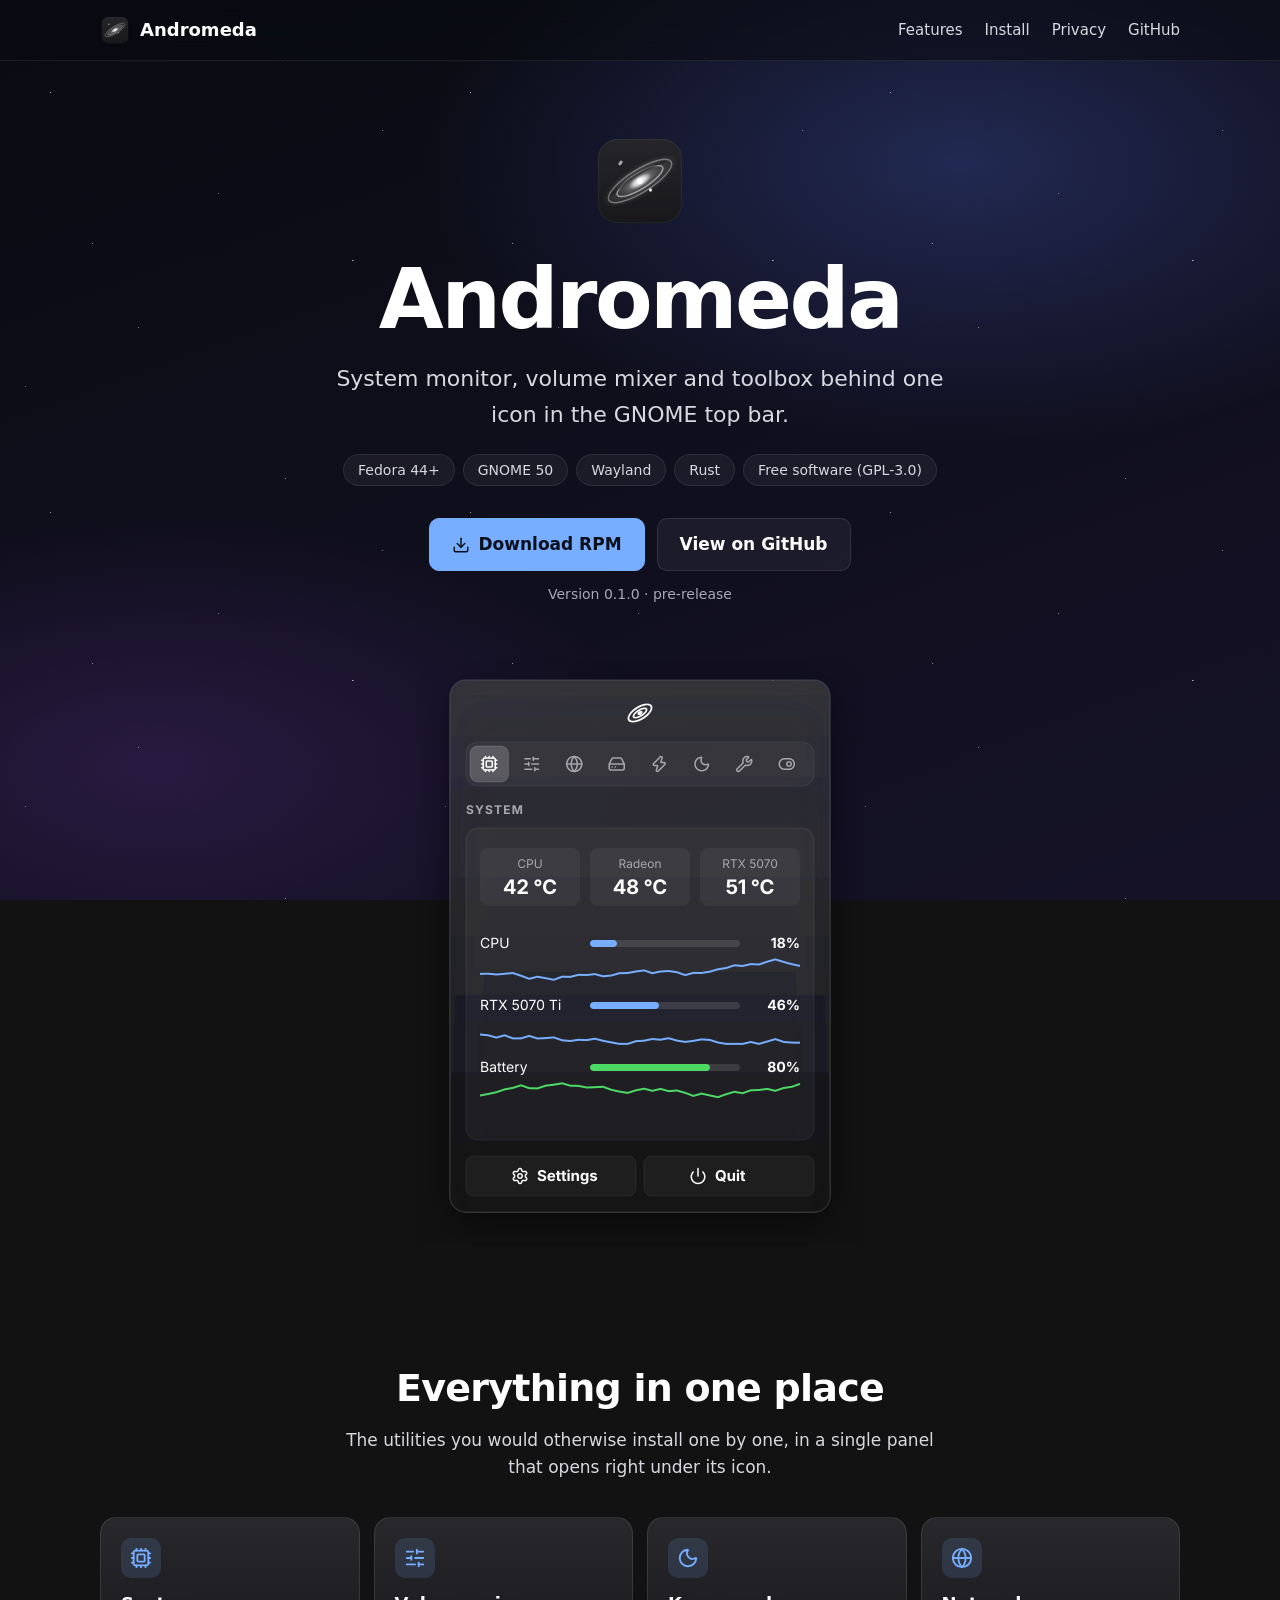
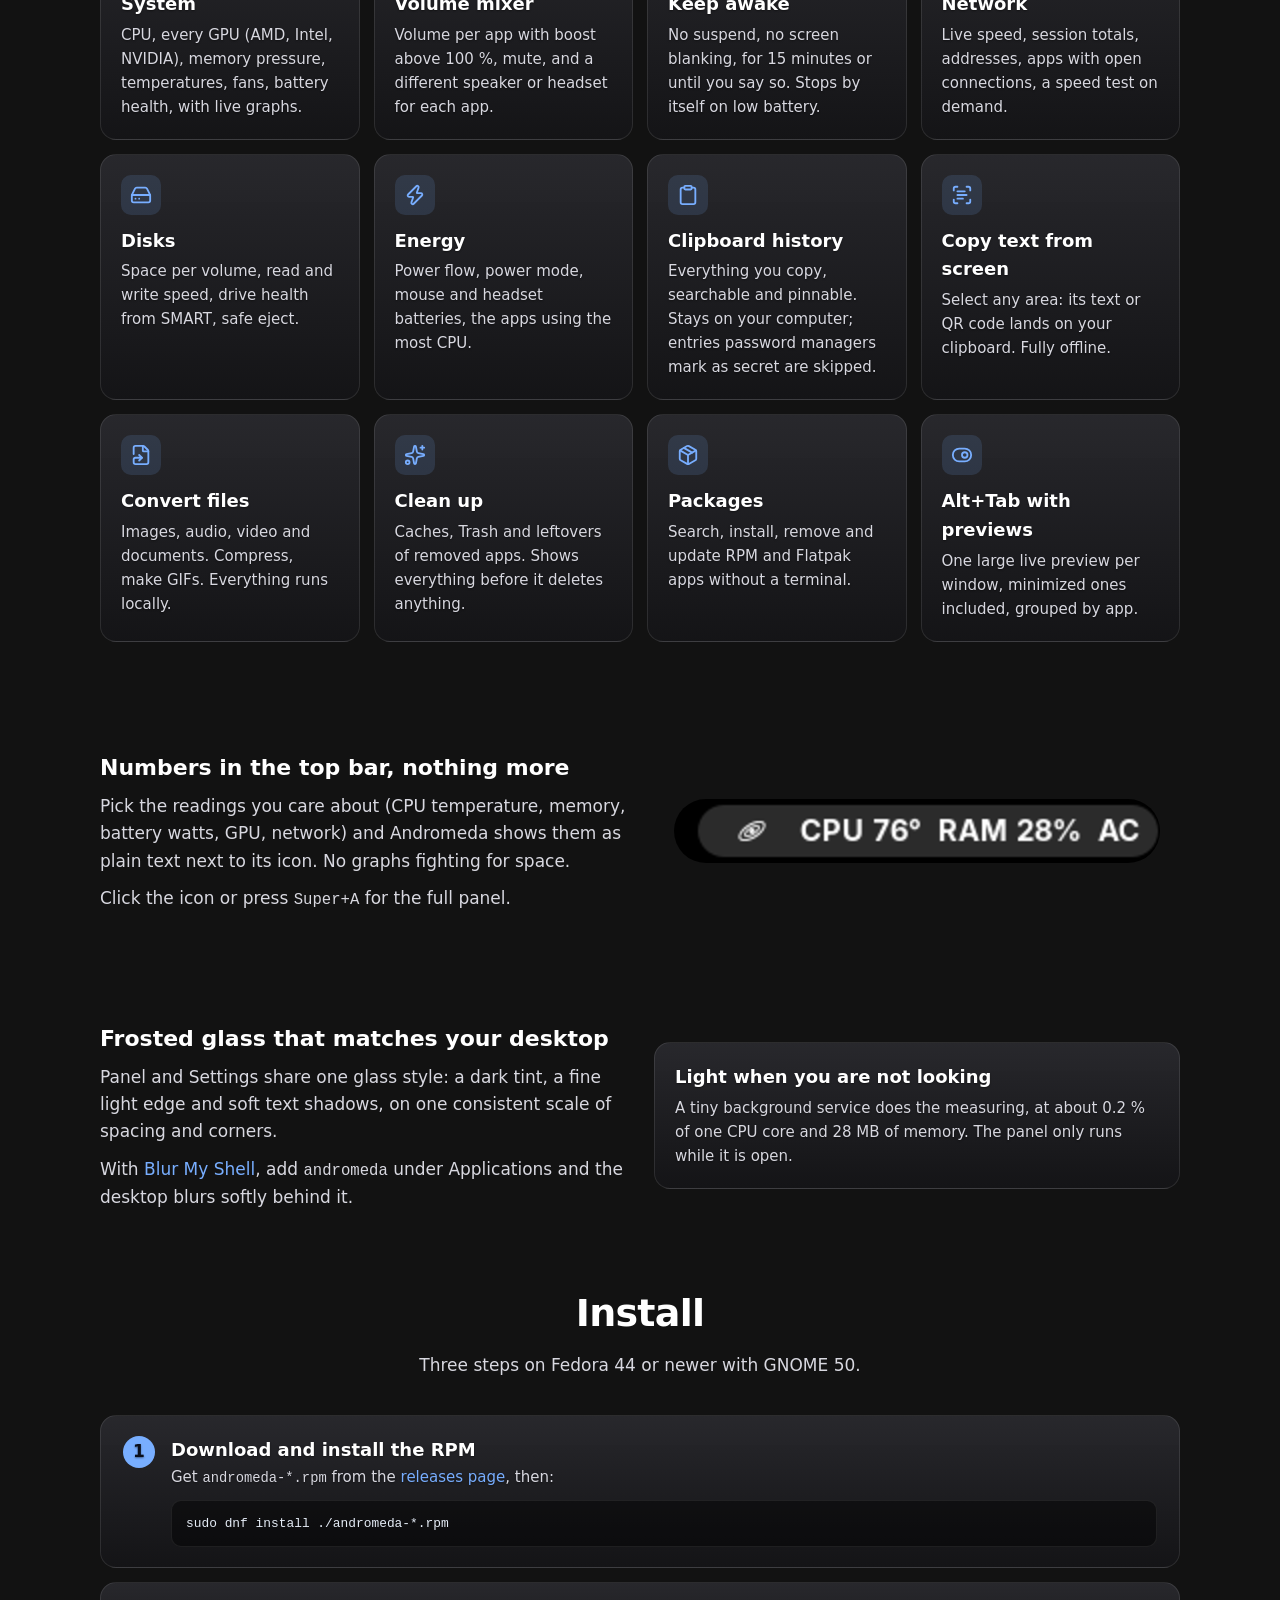
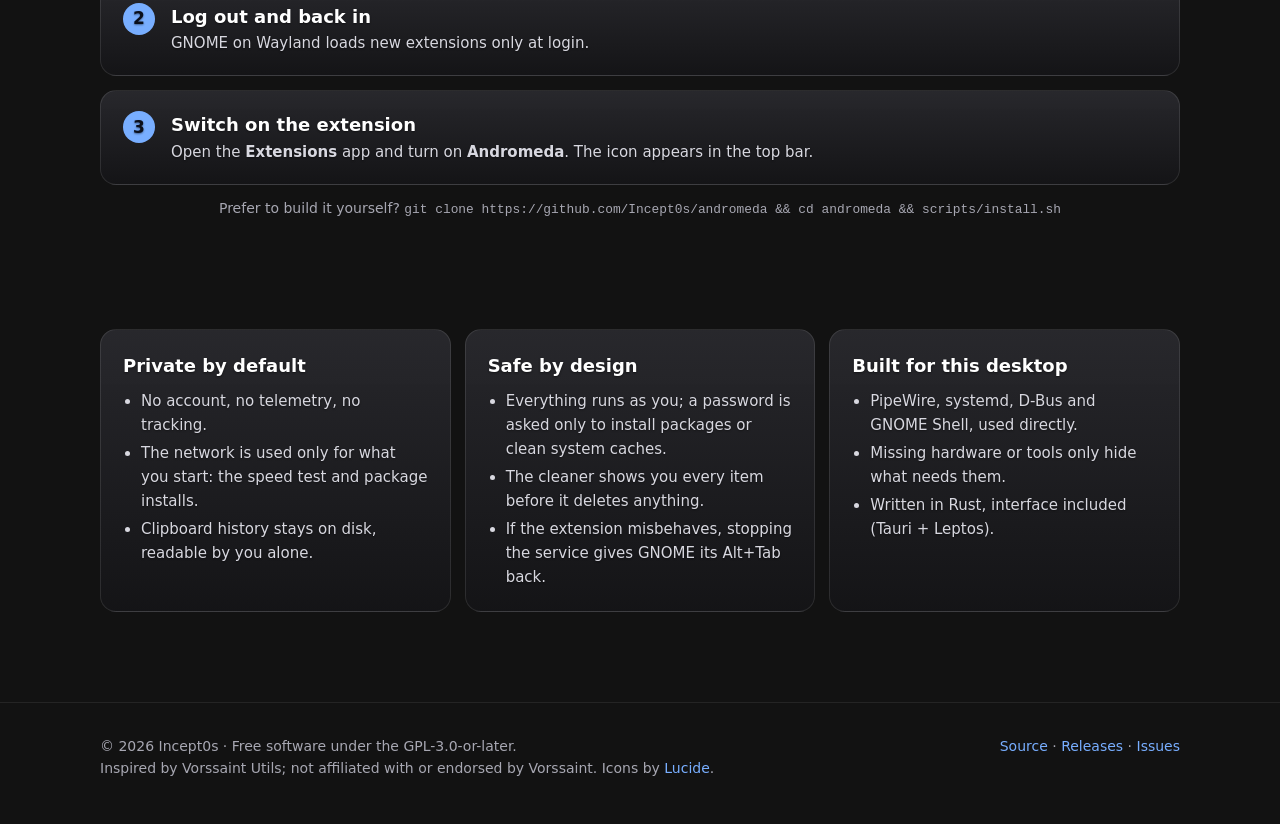
==== commit 4a8eacb7: "Shorter credit line" ====
--- a/docs/index.html
+++ b/docs/index.html
@@ -200,8 +200,8 @@
 
   <footer>
     <div class="wrap">
-      <p>Andromeda is free software under the GNU GPL, version 3 or later. Inspired by Vorssaint Utils; not affiliated with or endorsed by Vorssaint.</p>
-      <p>Icons by <a href="https://lucide.dev">Lucide</a> (ISC). © 2026 Incept0s.</p>
+      <p>© 2026 Incept0s · Free software under the GPL-3.0-or-later.<br>
+        Inspired by Vorssaint Utils; not affiliated with or endorsed by Vorssaint. Icons by <a href="https://lucide.dev">Lucide</a>.</p>
       <p><a href="https://github.com/Incept0s/andromeda">Source</a> · <a href="https://github.com/Incept0s/andromeda/releases">Releases</a> · <a href="https://github.com/Incept0s/andromeda/issues">Issues</a></p>
     </div>
   </footer>
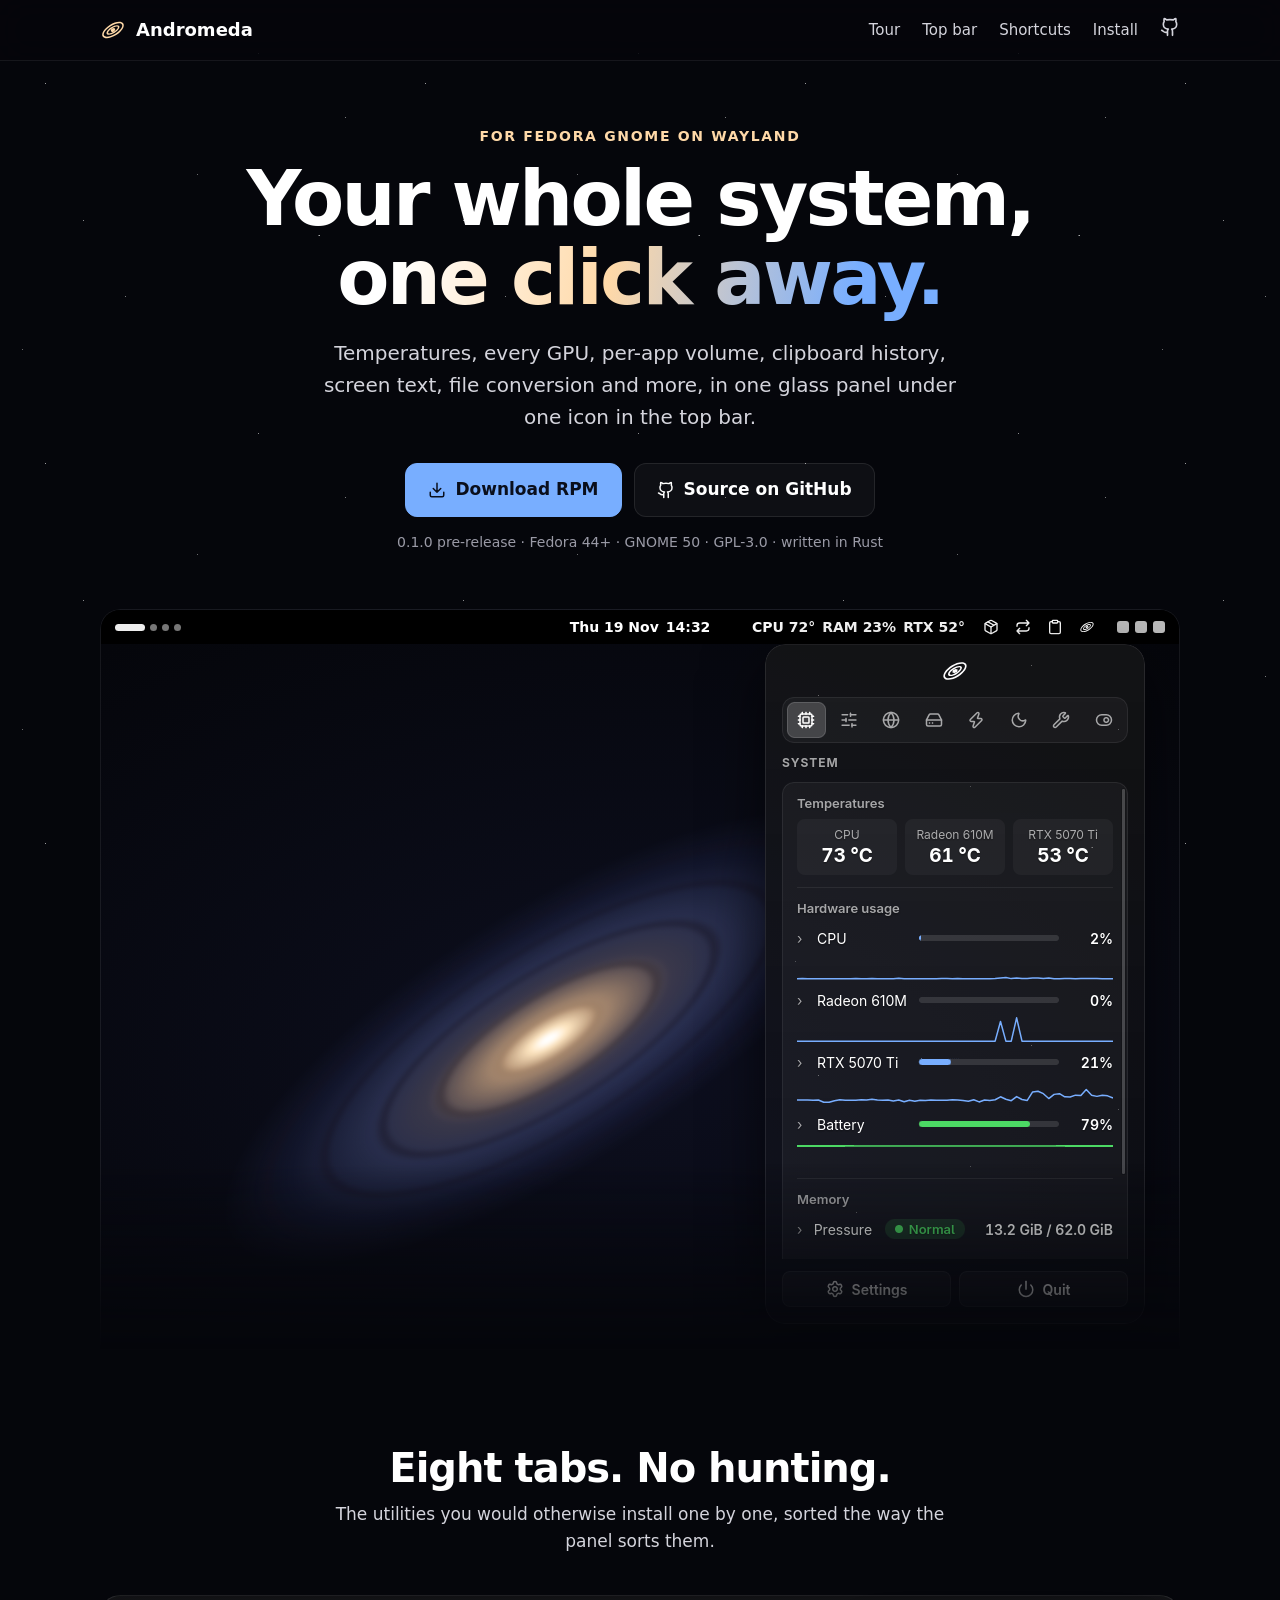
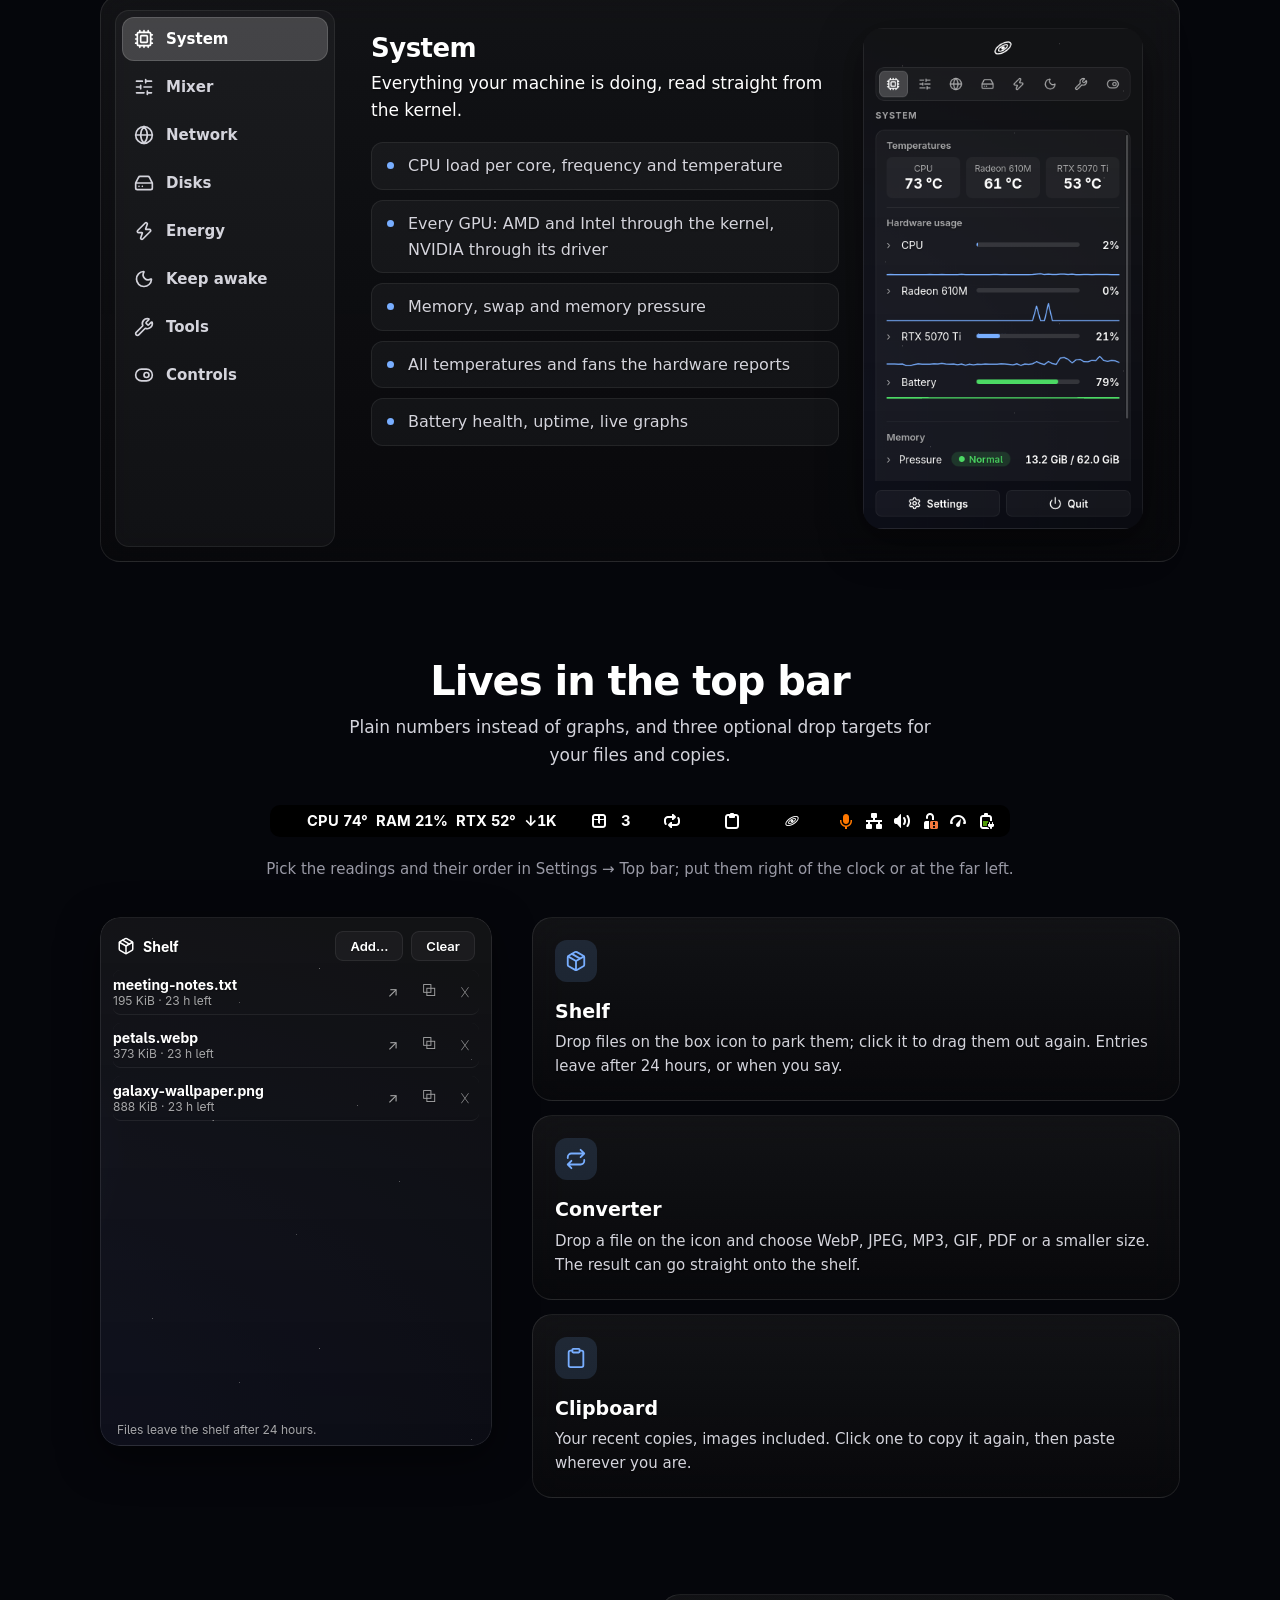
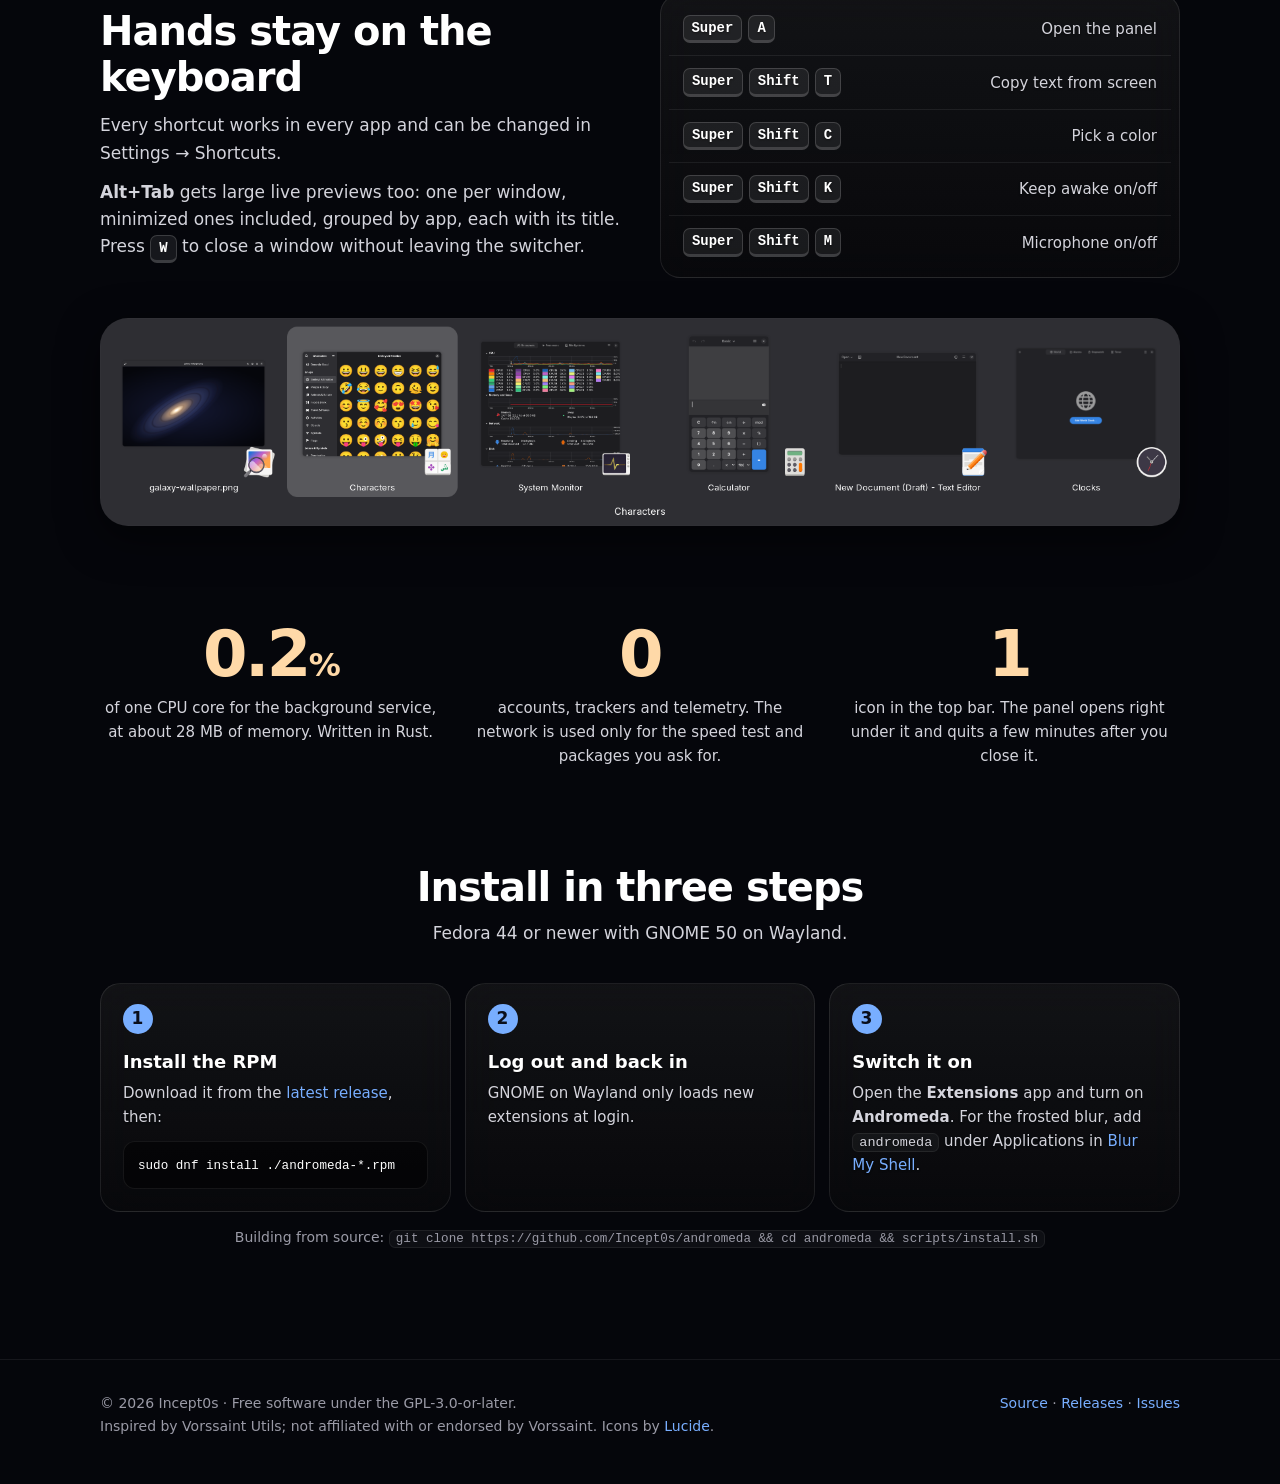
==== commit 564ce883: "Website and README: new layout and screenshots - Website: desktop-style hero, tab tour, top-bar tool" ====
--- a/docs/index.html
+++ b/docs/index.html
@@ -22,179 +22,277 @@
   <link rel="stylesheet" href="site.css">
 </head>
 <body>
+  <!-- Lucide icons used more than once -->
+  <svg width="0" height="0" style="position:absolute" aria-hidden="true">
+    <defs>
+      <symbol id="i-galaxy" viewBox="0 0 16 16"><g fill="currentColor" fill-rule="evenodd" transform="rotate(-32 8 8)"><path d="M8 4.3c4.1 0 7.5 1.7 7.5 3.7S12.1 11.7 8 11.7.5 10 .5 8 3.9 4.3 8 4.3zm0 1C4.4 5.3 1.5 6.5 1.5 8s2.9 2.7 6.5 2.7 6.5-1.2 6.5-2.7S11.6 5.3 8 5.3z"/><path d="M8 6c2.5 0 4.5.9 4.5 2S10.5 10 8 10 3.5 9.1 3.5 8 5.5 6 8 6zm0 .9C6 6.9 4.5 7.4 4.5 8S6 9.1 8 9.1s3.5-.5 3.5-1.1S10 6.9 8 6.9z"/><ellipse cx="8" cy="8" rx="1.5" ry="1"/></g></symbol>
+      <symbol id="i-cpu" viewBox="0 0 24 24"><path d="M12 20v2M12 2v2M17 20v2M17 2v2M2 12h2M2 17h2M2 7h2M20 12h2M20 17h2M20 7h2M7 20v2M7 2v2"/><rect x="4" y="4" width="16" height="16" rx="2"/><rect x="8" y="8" width="8" height="8" rx="1"/></symbol>
+      <symbol id="i-sliders" viewBox="0 0 24 24"><path d="M10 5H3M12 19H3M14 3v4M16 17v4M21 12h-9M21 19h-5M21 5h-7M8 10v4M8 12H3"/></symbol>
+      <symbol id="i-globe" viewBox="0 0 24 24"><circle cx="12" cy="12" r="10"/><path d="M12 2a14.5 14.5 0 0 0 0 20 14.5 14.5 0 0 0 0-20M2 12h20"/></symbol>
+      <symbol id="i-drive" viewBox="0 0 24 24"><path d="M10 16h.01M2.212 11.577a2 2 0 0 0-.212.896V18a2 2 0 0 0 2 2h16a2 2 0 0 0 2-2v-5.527a2 2 0 0 0-.212-.896L18.55 5.11A2 2 0 0 0 16.76 4H7.24a2 2 0 0 0-1.79 1.11zM21.946 12.013H2.054M6 16h.01"/></symbol>
+      <symbol id="i-zap" viewBox="0 0 24 24"><path d="M15.914 4a1.5 1.5 0 00-2.474-1.561l-9 9A1.5 1.5 0 005.5 14h4.002a.5.5 0 01.471.666L8.086 20a1.5 1.5 0 002.475 1.56l9-9A1.5 1.5 0 0018.5 10h-3.997a.5.5 0 01-.472-.667z"/></symbol>
+      <symbol id="i-moon" viewBox="0 0 24 24"><path d="M20.985 12.486a9 9 0 1 1-9.473-9.472c.405-.022.617.46.402.803a6 6 0 0 0 8.268 8.268c.344-.215.825-.004.803.401"/></symbol>
+      <symbol id="i-wrench" viewBox="0 0 24 24"><path d="M14.7 6.3a1 1 0 0 0 0 1.4l1.6 1.6a1 1 0 0 0 1.4 0l3.106-3.105c.32-.322.863-.22.983.218a6 6 0 0 1-8.259 7.057l-7.91 7.91a1 1 0 0 1-2.999-3l7.91-7.91a6 6 0 0 1 7.057-8.259c.438.12.54.662.219.984z"/></symbol>
+      <symbol id="i-toggle" viewBox="0 0 24 24"><circle cx="15" cy="12" r="3"/><rect width="20" height="14" x="2" y="5" rx="7"/></symbol>
+      <symbol id="i-package" viewBox="0 0 24 24"><path d="M11 21.73a2 2 0 0 0 2 0l7-4A2 2 0 0 0 21 16V8a2 2 0 0 0-1-1.73l-7-4a2 2 0 0 0-2 0l-7 4A2 2 0 0 0 3 8v8a2 2 0 0 0 1 1.73zM12 22V12"/><path d="M3.29 7 12 12l8.71-5M7.5 4.27l9 5.15"/></symbol>
+      <symbol id="i-repeat" viewBox="0 0 24 24"><path d="m17 2 4 4-4 4M3 11v-1a4 4 0 0 1 4-4h14M7 22l-4-4 4-4M21 13v1a4 4 0 0 1-4 4H3"/></symbol>
+      <symbol id="i-clipboard" viewBox="0 0 24 24"><rect width="8" height="4" x="8" y="2" rx="1"/><path d="M16 4h2a2 2 0 0 1 2 2v14a2 2 0 0 1-2 2H6a2 2 0 0 1-2-2V6a2 2 0 0 1 2-2h2"/></symbol>
+      <symbol id="i-download" viewBox="0 0 24 24"><path d="M12 15V3M21 15v4a2 2 0 0 1-2 2H5a2 2 0 0 1-2-2v-4M7 10l5 5 5-5"/></symbol>
+      <symbol id="i-github" viewBox="0 0 24 24"><path d="M15 22v-4a4.8 4.8 0 0 0-1-3.5c3 0 6-2 6-5.5.08-1.25-.27-2.48-1-3.5.28-1.15.28-2.35 0-3.5 0 0-1 0-3 1.5-2.64-.5-5.36-.5-8 0C6 2 5 2 5 2c-.3 1.15-.3 2.35 0 3.5A5.403 5.403 0 0 0 4 9c0 3.5 3 5.5 6 5.5-.39.49-.68 1.05-.85 1.65-.17.6-.22 1.23-.15 1.85v4M9 18c-4.51 2-5-2-7-2"/></symbol>
+    </defs>
+  </svg>
+
   <header class="nav">
     <div class="wrap">
-      <a class="brand" href="#top"><img src="assets/andromeda.svg" alt="">Andromeda</a>
+      <a class="brand" href="#top"><svg><use href="#i-galaxy"/></svg>Andromeda</a>
       <nav class="links" aria-label="Sections">
-        <a href="#features">Features</a>
+        <a href="#tour">Tour</a>
+        <a href="#topbar">Top bar</a>
+        <a href="#shortcuts">Shortcuts</a>
         <a href="#install">Install</a>
-        <a href="#privacy">Privacy</a>
-        <a href="https://github.com/Incept0s/andromeda">GitHub</a>
+        <a class="gh" href="https://github.com/Incept0s/andromeda" aria-label="GitHub"><svg><use href="#i-github"/></svg></a>
       </nav>
     </div>
   </header>
 
   <main id="top">
-    <div class="hero wrap">
-      <img class="logo" src="assets/andromeda.svg" alt="Andromeda icon">
-      <h1>Andromeda</h1>
-      <p class="tagline">System monitor, volume mixer and toolbox behind one icon in the GNOME top bar.</p>
-      <div class="chips">
-        <span class="chip">Fedora 44+</span><span class="chip">GNOME 50</span><span class="chip">Wayland</span>
-        <span class="chip">Rust</span><span class="chip">Free software (GPL-3.0)</span>
-      </div>
-      <div class="actions">
-        <a class="btn primary" href="https://github.com/Incept0s/andromeda/releases/latest"><svg viewBox="0 0 24 24" fill="none" stroke="currentColor" stroke-width="2" stroke-linecap="round" stroke-linejoin="round" aria-hidden="true"><path d="M12 15V3" /><path d="M21 15v4a2 2 0 0 1-2 2H5a2 2 0 0 1-2-2v-4" /><path d="m7 10 5 5 5-5" /></svg>Download RPM</a>
-        <a class="btn" href="https://github.com/Incept0s/andromeda">View on GitHub</a>
-      </div>
-      <p class="note">Version 0.1.0 · pre-release</p>
-      <img class="shot panel-shot" src="assets/panel.png" width="440" height="600" alt="The Andromeda panel: tabs, temperatures, usage bars and graphs on dark glass">
-    </div>
-
-    <section id="features" class="wrap">
+    <!-- ============ hero: a desktop, with the panel open ============ -->
+    <section class="hero">
+      <div class="wrap hero-text">
+        <p class="eyebrow">For Fedora GNOME on Wayland</p>
+        <h1>Your whole system,<br><span class="glow">one click away.</span></h1>
+        <p class="lede">Temperatures, every GPU, per-app volume, clipboard history, screen text, file conversion and more, in one glass panel under one icon in the top bar.</p>
+        <div class="actions">
+          <a class="btn primary" href="https://github.com/Incept0s/andromeda/releases/latest"><svg><use href="#i-download"/></svg>Download RPM</a>
+          <a class="btn" href="https://github.com/Incept0s/andromeda"><svg><use href="#i-github"/></svg>Source on GitHub</a>
+        </div>
+        <p class="note">0.1.0 pre-release · Fedora 44+ · GNOME 50 · GPL-3.0 · written in Rust</p>
+      </div>
+
+      <div class="desk wrap" aria-label="Illustration: the GNOME top bar with Andromeda's numbers and icons, and its panel open below">
+        <div class="galaxy" aria-hidden="true"></div>
+        <div class="bar" aria-hidden="true">
+          <span class="dots"><i class="on"></i><i></i><i></i><i></i></span>
+          <span class="clock">Thu 19 Nov&ensp;14:32</span>
+          <span class="nums" id="nums">CPU <b data-v="cpu">73</b>°&ensp;RAM <b data-v="ram">21</b>%&ensp;RTX <b data-v="gpu">53</b>°</span>
+          <span class="right">
+            <svg><use href="#i-package"/></svg>
+            <svg><use href="#i-repeat"/></svg>
+            <svg><use href="#i-clipboard"/></svg>
+            <svg class="me"><use href="#i-galaxy"/></svg>
+            <span class="sys"><i></i><i></i><i></i></span>
+          </span>
+        </div>
+        <img class="panel" src="screenshots/panel-system.png" width="380" height="680" alt="The Andromeda panel, System tab: CPU and GPU temperatures, usage bars with live graphs, Settings and Quit buttons, on dark frosted glass">
+      </div>
+    </section>
+
+    <!-- ============ tour of the eight tabs ============ -->
+    <section id="tour" class="wrap">
       <div class="section-title">
-        <h2>Everything in one place</h2>
-        <p>The utilities you would otherwise install one by one, in a single panel that opens right under its icon.</p>
-      </div>
+        <h2>Eight tabs. No hunting.</h2>
+        <p>The utilities you would otherwise install one by one, sorted the way the panel sorts them.</p>
+      </div>
+
+      <div class="tour glass">
+        <div class="tabs" role="tablist" aria-label="Panel tabs">
+          <button role="tab" aria-selected="true" aria-controls="t-system" id="b-system"><svg><use href="#i-cpu"/></svg><span>System</span></button>
+          <button role="tab" aria-selected="false" aria-controls="t-mixer" id="b-mixer"><svg><use href="#i-sliders"/></svg><span>Mixer</span></button>
+          <button role="tab" aria-selected="false" aria-controls="t-network" id="b-network"><svg><use href="#i-globe"/></svg><span>Network</span></button>
+          <button role="tab" aria-selected="false" aria-controls="t-disks" id="b-disks"><svg><use href="#i-drive"/></svg><span>Disks</span></button>
+          <button role="tab" aria-selected="false" aria-controls="t-energy" id="b-energy"><svg><use href="#i-zap"/></svg><span>Energy</span></button>
+          <button role="tab" aria-selected="false" aria-controls="t-awake" id="b-awake"><svg><use href="#i-moon"/></svg><span>Keep awake</span></button>
+          <button role="tab" aria-selected="false" aria-controls="t-tools" id="b-tools"><svg><use href="#i-wrench"/></svg><span>Tools</span></button>
+          <button role="tab" aria-selected="false" aria-controls="t-controls" id="b-controls"><svg><use href="#i-toggle"/></svg><span>Controls</span></button>
+        </div>
+
+        <div class="pane with-shot" role="tabpanel" id="t-system" aria-labelledby="b-system">
+          <div>
+          <h3>System</h3>
+          <p>Everything your machine is doing, read straight from the kernel.</p>
+          <ul>
+            <li>CPU load per core, frequency and temperature</li>
+            <li>Every GPU: AMD and Intel through the kernel, NVIDIA through its driver</li>
+            <li>Memory, swap and memory pressure</li>
+            <li>All temperatures and fans the hardware reports</li>
+            <li>Battery health, uptime, live graphs</li>
+          </ul>
+          </div>
+          <img class="pane-shot" src="screenshots/panel-system.png" width="380" height="680" loading="lazy" alt="System tab: CPU and GPU temperatures, usage bars with live graphs, memory pressure">
+        </div>
+        <div class="pane with-shot" role="tabpanel" id="t-mixer" aria-labelledby="b-mixer" hidden>
+          <div>
+          <h3>Volume mixer</h3>
+          <p>Every app that plays sound gets its own slider, through PipeWire.</p>
+          <ul>
+            <li>Volume per app, with boost above 100 %</li>
+            <li>Mute any app on its own</li>
+            <li>Send each app to a different speaker or headset</li>
+            <li>System output and microphone</li>
+          </ul>
+          </div>
+          <img class="pane-shot" src="screenshots/panel-mixer.png" width="380" height="680" loading="lazy" alt="Volume mixer tab: Brave, Firefox, Rhythmbox and Videos, each with its own slider and output device">
+        </div>
+        <div class="pane" role="tabpanel" id="t-network" aria-labelledby="b-network" hidden>
+          <h3>Network</h3>
+          <p>What is moving, where and through which interface.</p>
+          <ul>
+            <li>Live download and upload speed, session totals</li>
+            <li>Interfaces with their addresses</li>
+            <li>Apps with open connections</li>
+            <li>A speed test, only when you press the button</li>
+          </ul>
+        </div>
+        <div class="pane" role="tabpanel" id="t-disks" aria-labelledby="b-disks" hidden>
+          <h3>Disks</h3>
+          <p>Space, speed and health of every drive.</p>
+          <ul>
+            <li>Free and used space per volume</li>
+            <li>Read and write speed, live</li>
+            <li>Drive health from SMART</li>
+            <li>Safe eject for USB drives</li>
+          </ul>
+        </div>
+        <div class="pane" role="tabpanel" id="t-energy" aria-labelledby="b-energy" hidden>
+          <h3>Energy</h3>
+          <p>Where the battery goes.</p>
+          <ul>
+            <li>Battery level, health, charge cycles and power flow in watts</li>
+            <li>Power mode: power saver, balanced, performance</li>
+            <li>Batteries of your mouse and headset</li>
+            <li>The apps using the most CPU right now</li>
+          </ul>
+        </div>
+        <div class="pane" role="tabpanel" id="t-awake" aria-labelledby="b-awake" hidden>
+          <h3>Keep awake</h3>
+          <p>For downloads, presentations and long builds.</p>
+          <ul>
+            <li>No suspend and no screen blanking, from 15 minutes to "until I turn it off"</li>
+            <li>Ends on its own when the battery runs low</li>
+            <li>One shortcut away: <kbd>Super</kbd>+<kbd>Shift</kbd>+<kbd>K</kbd></li>
+          </ul>
+        </div>
+        <div class="pane with-shot" role="tabpanel" id="t-tools" aria-labelledby="b-tools" hidden>
+          <div>
+          <h3>Tools</h3>
+          <p>Small jobs that otherwise need an app each. All of them run on your computer.</p>
+          <ul>
+            <li><b>Clipboard history</b> for text and images, searchable</li>
+            <li><b>Copy text from screen</b>: pick an area, its text or QR code is copied</li>
+            <li><b>Color picker</b> for any pixel on screen</li>
+            <li><b>File converter</b>: images, audio, video, documents, GIFs, compression</li>
+            <li><b>Cleaner</b>: caches, Trash, leftovers; shows everything before it deletes</li>
+            <li><b>Packages</b>: search, install and update RPM and Flatpak apps</li>
+            <li><b>Shelf</b>: park files and drag them out again later</li>
+          </ul>
+          </div>
+          <img class="pane-shot" src="screenshots/panel-tools.png" width="380" height="680" loading="lazy" alt="Tools tab: clipboard, copy text from screen, pick a color, convert files, clean up, packages, shelf">
+        </div>
+        <div class="pane" role="tabpanel" id="t-controls" aria-labelledby="b-controls" hidden>
+          <h3>Controls</h3>
+          <p>Quick switches for what runs in the background.</p>
+          <ul>
+            <li>Alt+Tab switcher, clipboard history, alerts, top-bar numbers</li>
+            <li>Everything else lives in Settings, which uses the same glass look</li>
+            <li>Every feature can be switched off; missing hardware simply hides what needs it</li>
+          </ul>
+        </div>
+      </div>
+    </section>
+
+    <!-- ============ top bar ============ -->
+    <section id="topbar" class="wrap">
+      <div class="section-title">
+        <h2>Lives in the top bar</h2>
+        <p>Plain numbers instead of graphs, and three optional drop targets for your files and copies.</p>
+      </div>
+
+      <figure class="strip">
+        <img src="screenshots/topbar.png" width="740" height="32" alt="GNOME top bar: CPU 76°, RAM 22%, RTX 53°, download speed, then the shelf with 3 files, converter, clipboard and Andromeda icons">
+        <figcaption>Pick the readings and their order in Settings → Top bar; put them right of the clock or at the far left.</figcaption>
+      </figure>
+
+      <div class="split shelf">
+        <img class="shot" src="screenshots/shelf.png" width="392" height="529" loading="lazy" alt="The shelf window under its top-bar icon, holding three files with buttons to drag, copy or remove each">
       <div class="grid">
         <article class="card glass">
-          <div class="icon"><svg viewBox="0 0 24 24" fill="none" stroke="currentColor" stroke-width="2" stroke-linecap="round" stroke-linejoin="round" aria-hidden="true"><path d="M12 20v2" /><path d="M12 2v2" /><path d="M17 20v2" /><path d="M17 2v2" /><path d="M2 12h2" /><path d="M2 17h2" /><path d="M2 7h2" /><path d="M20 12h2" /><path d="M20 17h2" /><path d="M20 7h2" /><path d="M7 20v2" /><path d="M7 2v2" /><rect x="4" y="4" width="16" height="16" rx="2" /><rect x="8" y="8" width="8" height="8" rx="1" /></svg></div>
-          <h3>System</h3>
-          <p>CPU, every GPU (AMD, Intel, NVIDIA), memory pressure, temperatures, fans, battery health, with live graphs.</p>
+          <div class="icon"><svg><use href="#i-package"/></svg></div>
+          <h3>Shelf</h3>
+          <p>Drop files on the box icon to park them; click it to drag them out again. Entries leave after 24 hours, or when you say.</p>
         </article>
         <article class="card glass">
-          <div class="icon"><svg viewBox="0 0 24 24" fill="none" stroke="currentColor" stroke-width="2" stroke-linecap="round" stroke-linejoin="round" aria-hidden="true"><path d="M10 5H3" /><path d="M12 19H3" /><path d="M14 3v4" /><path d="M16 17v4" /><path d="M21 12h-9" /><path d="M21 19h-5" /><path d="M21 5h-7" /><path d="M8 10v4" /><path d="M8 12H3" /></svg></div>
-          <h3>Volume mixer</h3>
-          <p>Volume per app with boost above 100 %, mute, and a different speaker or headset for each app.</p>
+          <div class="icon"><svg><use href="#i-repeat"/></svg></div>
+          <h3>Converter</h3>
+          <p>Drop a file on the icon and choose WebP, JPEG, MP3, GIF, PDF or a smaller size. The result can go straight onto the shelf.</p>
         </article>
         <article class="card glass">
-          <div class="icon"><svg viewBox="0 0 24 24" fill="none" stroke="currentColor" stroke-width="2" stroke-linecap="round" stroke-linejoin="round" aria-hidden="true"><path d="M20.985 12.486a9 9 0 1 1-9.473-9.472c.405-.022.617.46.402.803a6 6 0 0 0 8.268 8.268c.344-.215.825-.004.803.401" /></svg></div>
-          <h3>Keep awake</h3>
-          <p>No suspend, no screen blanking, for 15 minutes or until you say so. Stops by itself on low battery.</p>
+          <div class="icon"><svg><use href="#i-clipboard"/></svg></div>
+          <h3>Clipboard</h3>
+          <p>Your recent copies, images included. Click one to copy it again, then paste wherever you are.</p>
         </article>
-        <article class="card glass">
-          <div class="icon"><svg viewBox="0 0 24 24" fill="none" stroke="currentColor" stroke-width="2" stroke-linecap="round" stroke-linejoin="round" aria-hidden="true"><circle cx="12" cy="12" r="10" /><path d="M12 2a14.5 14.5 0 0 0 0 20 14.5 14.5 0 0 0 0-20" /><path d="M2 12h20" /></svg></div>
-          <h3>Network</h3>
-          <p>Live speed, session totals, addresses, apps with open connections, a speed test on demand.</p>
-        </article>
-        <article class="card glass">
-          <div class="icon"><svg viewBox="0 0 24 24" fill="none" stroke="currentColor" stroke-width="2" stroke-linecap="round" stroke-linejoin="round" aria-hidden="true"><path d="M10 16h.01" /><path d="M2.212 11.577a2 2 0 0 0-.212.896V18a2 2 0 0 0 2 2h16a2 2 0 0 0 2-2v-5.527a2 2 0 0 0-.212-.896L18.55 5.11A2 2 0 0 0 16.76 4H7.24a2 2 0 0 0-1.79 1.11z" /><path d="M21.946 12.013H2.054" /><path d="M6 16h.01" /></svg></div>
-          <h3>Disks</h3>
-          <p>Space per volume, read and write speed, drive health from SMART, safe eject.</p>
-        </article>
-        <article class="card glass">
-          <div class="icon"><svg viewBox="0 0 24 24" fill="none" stroke="currentColor" stroke-width="2" stroke-linecap="round" stroke-linejoin="round" aria-hidden="true"><path d="M15.914 4a1.5 1.5 0 00-2.474-1.561l-9 9A1.5 1.5 0 005.5 14h4.002a.5.5 0 01.471.666L8.086 20a1.5 1.5 0 002.475 1.56l9-9A1.5 1.5 0 0018.5 10h-3.997a.5.5 0 01-.472-.667z" /></svg></div>
-          <h3>Energy</h3>
-          <p>Power flow, power mode, mouse and headset batteries, the apps using the most CPU.</p>
-        </article>
-        <article class="card glass">
-          <div class="icon"><svg viewBox="0 0 24 24" fill="none" stroke="currentColor" stroke-width="2" stroke-linecap="round" stroke-linejoin="round" aria-hidden="true"><rect width="8" height="4" x="8" y="2" rx="1" ry="1" /><path d="M16 4h2a2 2 0 0 1 2 2v14a2 2 0 0 1-2 2H6a2 2 0 0 1-2-2V6a2 2 0 0 1 2-2h2" /></svg></div>
-          <h3>Clipboard history</h3>
-          <p>Everything you copy, searchable and pinnable. Stays on your computer; entries password managers mark as secret are skipped.</p>
-        </article>
-        <article class="card glass">
-          <div class="icon"><svg viewBox="0 0 24 24" fill="none" stroke="currentColor" stroke-width="2" stroke-linecap="round" stroke-linejoin="round" aria-hidden="true"><path d="M3 7V5a2 2 0 0 1 2-2h2" /><path d="M17 3h2a2 2 0 0 1 2 2v2" /><path d="M21 17v2a2 2 0 0 1-2 2h-2" /><path d="M7 21H5a2 2 0 0 1-2-2v-2" /><path d="M7 8h8" /><path d="M7 12h10" /><path d="M7 16h6" /></svg></div>
-          <h3>Copy text from screen</h3>
-          <p>Select any area: its text or QR code lands on your clipboard. Fully offline.</p>
-        </article>
-        <article class="card glass">
-          <div class="icon"><svg viewBox="0 0 24 24" fill="none" stroke="currentColor" stroke-width="2" stroke-linecap="round" stroke-linejoin="round" aria-hidden="true"><path d="M4 11V4a2 2 0 0 1 2-2h8a2.4 2.4 0 0 1 1.706.706l3.588 3.588A2.4 2.4 0 0 1 20 8v12a2 2 0 0 1-2 2H6a2 2 0 0 1-2-2v-3a2 2 0 0 1 2-2h7" /><path d="M14 2v5a1 1 0 0 0 1 1h5" /><path d="m10 18 3-3-3-3" /></svg></div>
-          <h3>Convert files</h3>
-          <p>Images, audio, video and documents. Compress, make GIFs. Everything runs locally.</p>
-        </article>
-        <article class="card glass">
-          <div class="icon"><svg viewBox="0 0 24 24" fill="none" stroke="currentColor" stroke-width="2" stroke-linecap="round" stroke-linejoin="round" aria-hidden="true"><path d="M11.017 2.814a1 1 0 0 1 1.966 0l1.051 5.558a2 2 0 0 0 1.594 1.594l5.558 1.051a1 1 0 0 1 0 1.966l-5.558 1.051a2 2 0 0 0-1.594 1.594l-1.051 5.558a1 1 0 0 1-1.966 0l-1.051-5.558a2 2 0 0 0-1.594-1.594l-5.558-1.051a1 1 0 0 1 0-1.966l5.558-1.051a2 2 0 0 0 1.594-1.594z" /><path d="M20 2v4" /><path d="M22 4h-4" /><circle cx="4" cy="20" r="2" /></svg></div>
-          <h3>Clean up</h3>
-          <p>Caches, Trash and leftovers of removed apps. Shows everything before it deletes anything.</p>
-        </article>
-        <article class="card glass">
-          <div class="icon"><svg viewBox="0 0 24 24" fill="none" stroke="currentColor" stroke-width="2" stroke-linecap="round" stroke-linejoin="round" aria-hidden="true"><path d="M11 21.73a2 2 0 0 0 2 0l7-4A2 2 0 0 0 21 16V8a2 2 0 0 0-1-1.73l-7-4a2 2 0 0 0-2 0l-7 4A2 2 0 0 0 3 8v8a2 2 0 0 0 1 1.73z" /><path d="M12 22V12" /><polyline points="3.29 7 12 12 20.71 7" /><path d="m7.5 4.27 9 5.15" /></svg></div>
-          <h3>Packages</h3>
-          <p>Search, install, remove and update RPM and Flatpak apps without a terminal.</p>
-        </article>
-        <article class="card glass">
-          <div class="icon"><svg viewBox="0 0 24 24" fill="none" stroke="currentColor" stroke-width="2" stroke-linecap="round" stroke-linejoin="round" aria-hidden="true"><circle cx="15" cy="12" r="3" /><rect width="20" height="14" x="2" y="5" rx="7" /></svg></div>
-          <h3>Alt+Tab with previews</h3>
-          <p>One large live preview per window, minimized ones included, grouped by app.</p>
-        </article>
-      </div>
-    </section>
-
-    <section class="wrap">
+      </div>
+      </div>
+    </section>
+
+    <!-- ============ keyboard ============ -->
+    <section id="shortcuts" class="wrap">
       <div class="split">
         <div class="text">
-          <h3>Numbers in the top bar, nothing more</h3>
-          <p>Pick the readings you care about (CPU temperature, memory, battery watts, GPU, network) and Andromeda shows them as plain text next to its icon. No graphs fighting for space.</p>
-          <p>Click the icon or press <code>Super+A</code> for the full panel.</p>
-        </div>
-        <img class="topbar" src="screenshots/topbar.png" alt="CPU 76°, RAM 28% and AC next to the Andromeda icon in the GNOME top bar" width="486" height="64">
-      </div>
-    </section>
-
+          <h2>Hands stay on the keyboard</h2>
+          <p>Every shortcut works in every app and can be changed in Settings → Shortcuts.</p>
+          <p><b>Alt+Tab</b> gets large live previews too: one per window, minimized ones included, grouped by app, each with its title. Press <kbd>W</kbd> to close a window without leaving the switcher.</p>
+        </div>
+        <dl class="keys glass">
+          <div><dt><kbd>Super</kbd><kbd>A</kbd></dt><dd>Open the panel</dd></div>
+          <div><dt><kbd>Super</kbd><kbd>Shift</kbd><kbd>T</kbd></dt><dd>Copy text from screen</dd></div>
+          <div><dt><kbd>Super</kbd><kbd>Shift</kbd><kbd>C</kbd></dt><dd>Pick a color</dd></div>
+          <div><dt><kbd>Super</kbd><kbd>Shift</kbd><kbd>K</kbd></dt><dd>Keep awake on/off</dd></div>
+          <div><dt><kbd>Super</kbd><kbd>Shift</kbd><kbd>M</kbd></dt><dd>Microphone on/off</dd></div>
+        </dl>
+      </div>
+      <img class="shot wide" src="screenshots/alt-tab.png" width="1640" height="316" loading="lazy" alt="Andromeda's Alt+Tab: live previews of an image viewer, Characters, System Monitor, Calculator, Text Editor and Clocks, each titled">
+    </section>
+
+    <!-- ============ light + private ============ -->
     <section class="wrap">
-      <div class="split">
-        <div class="text">
-          <h3>Frosted glass that matches your desktop</h3>
-          <p>Panel and Settings share one glass style: a dark tint, a fine light edge and soft text shadows, on one consistent scale of spacing and corners.</p>
-          <p>With <a href="https://extensions.gnome.org/extension/3193/blur-my-shell/">Blur My Shell</a>, add <code>andromeda</code> under Applications and the desktop blurs softly behind it.</p>
-        </div>
-        <div class="glass card">
-          <h3>Light when you are not looking</h3>
-          <p>A tiny background service does the measuring, at about 0.2 % of one CPU core and 28 MB of memory. The panel only runs while it is open.</p>
-        </div>
-      </div>
-    </section>
-
+      <div class="facts">
+        <div class="fact">
+          <p class="big">0.2<small>%</small></p>
+          <p>of one CPU core for the background service, at about 28 MB of memory. Written in Rust.</p>
+        </div>
+        <div class="fact">
+          <p class="big">0</p>
+          <p>accounts, trackers and telemetry. The network is used only for the speed test and packages you ask for.</p>
+        </div>
+        <div class="fact">
+          <p class="big">1</p>
+          <p>icon in the top bar. The panel opens right under it and quits a few minutes after you close it.</p>
+        </div>
+      </div>
+    </section>
+
+    <!-- ============ install ============ -->
     <section id="install" class="wrap">
       <div class="section-title">
-        <h2>Install</h2>
-        <p>Three steps on Fedora 44 or newer with GNOME 50.</p>
-      </div>
-      <div class="steps">
-        <div class="step glass">
-          <h3>Download and install the RPM</h3>
-          <p>Get <code>andromeda-*.rpm</code> from the <a href="https://github.com/Incept0s/andromeda/releases">releases page</a>, then:</p>
+        <h2>Install in three steps</h2>
+        <p>Fedora 44 or newer with GNOME 50 on Wayland.</p>
+      </div>
+      <ol class="steps">
+        <li class="glass">
+          <h3>Install the RPM</h3>
+          <p>Download it from the <a href="https://github.com/Incept0s/andromeda/releases/latest">latest release</a>, then:</p>
           <pre><code>sudo dnf install ./andromeda-*.rpm</code></pre>
-        </div>
-        <div class="step glass">
+        </li>
+        <li class="glass">
           <h3>Log out and back in</h3>
-          <p>GNOME on Wayland loads new extensions only at login.</p>
-        </div>
-        <div class="step glass">
-          <h3>Switch on the extension</h3>
-          <p>Open the <strong>Extensions</strong> app and turn on <strong>Andromeda</strong>. The icon appears in the top bar.</p>
-        </div>
-      </div>
-      <p class="note" style="text-align:center">Prefer to build it yourself? <code>git clone https://github.com/Incept0s/andromeda &amp;&amp; cd andromeda &amp;&amp; scripts/install.sh</code></p>
-    </section>
-
-    <section id="privacy" class="wrap">
-      <div class="facts">
-        <div class="glass">
-          <h3>Private by default</h3>
-          <ul>
-            <li>No account, no telemetry, no tracking.</li>
-            <li>The network is used only for what you start: the speed test and package installs.</li>
-            <li>Clipboard history stays on disk, readable by you alone.</li>
-          </ul>
-        </div>
-        <div class="glass">
-          <h3>Safe by design</h3>
-          <ul>
-            <li>Everything runs as you; a password is asked only to install packages or clean system caches.</li>
-            <li>The cleaner shows you every item before it deletes anything.</li>
-            <li>If the extension misbehaves, stopping the service gives GNOME its Alt+Tab back.</li>
-          </ul>
-        </div>
-        <div class="glass">
-          <h3>Built for this desktop</h3>
-          <ul>
-            <li>PipeWire, systemd, D-Bus and GNOME Shell, used directly.</li>
-            <li>Missing hardware or tools only hide what needs them.</li>
-            <li>Written in Rust, interface included (Tauri + Leptos).</li>
-          </ul>
-        </div>
-      </div>
+          <p>GNOME on Wayland only loads new extensions at login.</p>
+        </li>
+        <li class="glass">
+          <h3>Switch it on</h3>
+          <p>Open the <b>Extensions</b> app and turn on <b>Andromeda</b>. For the frosted blur, add <code>andromeda</code> under Applications in <a href="https://extensions.gnome.org/extension/3193/blur-my-shell/">Blur My Shell</a>.</p>
+        </li>
+      </ol>
+      <p class="note center">Building from source: <code>git clone https://github.com/Incept0s/andromeda &amp;&amp; cd andromeda &amp;&amp; scripts/install.sh</code></p>
     </section>
   </main>
 
@@ -205,5 +303,41 @@
       <p><a href="https://github.com/Incept0s/andromeda">Source</a> · <a href="https://github.com/Incept0s/andromeda/releases">Releases</a> · <a href="https://github.com/Incept0s/andromeda/issues">Issues</a></p>
     </div>
   </footer>
+
+  <script>
+    // Tabs: arrow keys move between them, as in the panel.
+    const tabs = [...document.querySelectorAll('[role=tab]')];
+    const pick = (t) => {
+      tabs.forEach((b) => {
+        const on = b === t;
+        b.setAttribute('aria-selected', on);
+        b.tabIndex = on ? 0 : -1;
+        document.getElementById(b.getAttribute('aria-controls')).hidden = !on;
+      });
+    };
+    tabs.forEach((b, i) => {
+      b.tabIndex = i ? -1 : 0;
+      b.addEventListener('click', () => pick(b));
+      b.addEventListener('keydown', (e) => {
+        const d = { ArrowRight: 1, ArrowDown: 1, ArrowLeft: -1, ArrowUp: -1 }[e.key];
+        if (!d) return;
+        e.preventDefault();
+        const n = tabs[(i + d + tabs.length) % tabs.length];
+        pick(n);
+        n.focus();
+      });
+    });
+
+    // The numbers in the illustrated top bar drift like real readings.
+    if (!matchMedia('(prefers-reduced-motion: reduce)').matches) {
+      const v = { cpu: [73, 70, 78], ram: [21, 20, 23], gpu: [53, 50, 57] };
+      setInterval(() => {
+        for (const [k, [x, lo, hi]] of Object.entries(v)) {
+          v[k][0] = Math.min(hi, Math.max(lo, x + Math.round(Math.random() * 4 - 2)));
+          document.querySelector(`[data-v=${k}]`).textContent = v[k][0];
+        }
+      }, 1500);
+    }
+  </script>
 </body>
 </html>
--- a/docs/site.css
+++ b/docs/site.css
@@ -1,29 +1,30 @@
 /* SPDX-License-Identifier: GPL-3.0-or-later
- * Andromeda's website. Same glass recipe as the app: a dark tint, a 1px light
- * edge, white text with a soft shadow, rounded corners on one scale. */
+ * Andromeda's website. The glass is the app's own recipe (frontend/style.css):
+ * a dark tint, a 1px light edge, white text with a soft shadow. The galaxy is
+ * the icon's ellipse, tilted the same -32°. */
 
 :root {
-  --bg-top: #0a0b12;
-  --bg-bottom: #151227;
-  --glass-top: rgba(58, 58, 66, 0.55);
-  --glass-bottom: rgba(22, 22, 26, 0.6);
-  --edge: rgba(255, 255, 255, 0.10);
-  --layer: rgba(255, 255, 255, 0.05);
-  --layer-edge: rgba(255, 255, 255, 0.08);
+  --space: #05060b;
+  --glass-top: rgba(37, 37, 37, 0.42);
+  --glass-bottom: rgba(13, 13, 13, 0.39);
+  --edge: rgba(255, 255, 255, 0.09);
+  --layer: rgba(255, 255, 255, 0.04);
+  --layer-edge: rgba(255, 255, 255, 0.07);
+  --hover: rgba(255, 255, 255, 0.08);
+  --selected: rgba(255, 255, 255, 0.18);
   --text: #ffffff;
-  --soft: #d8d8e0;
-  --muted: #a7a7b2;
+  --soft: #d4d4dc;
+  --muted: #9a9aa6;
   --accent: #78aeff;
-  --green: #4cd964;
-  --r-card: 16px;
-  --r-control: 10px;
+  --warm: #ffd9a8;
+  --r: 20px;
+  --r-control: 12px;
   --max: 1080px;
   color-scheme: dark;
 }
 
 * { box-sizing: border-box; margin: 0; }
-
-html { scroll-behavior: smooth; }
+html { scroll-behavior: smooth; scroll-padding-top: 72px; }
 @media (prefers-reduced-motion: reduce) { html { scroll-behavior: auto; } }
 
 body {
@@ -32,14 +33,11 @@
   font-size: 17px;
   line-height: 1.6;
   color: var(--text);
-  background:
-    radial-gradient(ellipse 60% 45% at 75% 18%, rgba(74, 99, 201, 0.32), transparent 70%),
-    radial-gradient(ellipse 55% 40% at 12% 85%, rgba(122, 63, 184, 0.22), transparent 70%),
-    linear-gradient(160deg, var(--bg-top), var(--bg-bottom));
-  background-attachment: fixed;
-}
-
-/* Faint stars, drawn by CSS: no image to download. */
+  background: var(--space);
+  overflow-x: hidden;
+}
+
+/* Faint stars over the whole page, drawn by CSS. */
 body::before {
   content: "";
   position: fixed;
@@ -55,49 +53,75 @@
     radial-gradient(1.3px 1.3px at 22% 58%, #fff8 50%, transparent 51%),
     radial-gradient(1px 1px at 91% 31%, #fff7 50%, transparent 51%),
     radial-gradient(1px 1px at 6% 92%, #fff6 50%, transparent 51%);
-  background-size: 420px 420px;
+  background-size: 380px 380px;
 }
 
 a { color: var(--accent); text-decoration: none; }
 a:hover { text-decoration: underline; }
-
-.wrap { width: min(var(--max), 100% - 40px); margin-inline: auto; }
-
-/* ---------- top bar ---------- */
+svg { width: 1em; height: 1em; fill: none; stroke: currentColor; stroke-width: 2; stroke-linecap: round; stroke-linejoin: round; flex: none; }
+b { font-weight: 700; }
+code, kbd, pre { font-family: "Adwaita Mono", ui-monospace, "JetBrains Mono", Menlo, monospace; }
+code { font-size: 0.9em; padding: 1px 6px; border-radius: 6px; background: var(--layer); border: 1px solid var(--layer-edge); }
+kbd {
+  display: inline-block;
+  min-width: 1.9em;
+  padding: 1px 8px;
+  border-radius: 7px;
+  border: 1px solid rgba(255, 255, 255, 0.16);
+  border-bottom-width: 3px;
+  background: rgba(255, 255, 255, 0.07);
+  font-size: 0.82em;
+  font-weight: 700;
+  text-align: center;
+  color: var(--text);
+}
+
+.wrap { width: min(var(--max), 100% - 32px); margin-inline: auto; }
+
+.glass {
+  border-radius: var(--r);
+  border: 1px solid var(--edge);
+  background: linear-gradient(180deg, var(--glass-top), var(--glass-bottom));
+  backdrop-filter: blur(18px);
+  text-shadow: 0 1px 2px rgba(0, 0, 0, 0.45);
+}
+
+/* ---------- nav ---------- */
 .nav {
   position: sticky;
   top: 0;
   z-index: 10;
-  backdrop-filter: blur(14px);
-  background: rgba(10, 11, 18, 0.55);
+  backdrop-filter: blur(16px);
+  background: rgba(5, 6, 11, 0.6);
   border-bottom: 1px solid var(--layer-edge);
 }
 .nav .wrap { display: flex; align-items: center; gap: 24px; height: 60px; }
-.brand { display: flex; align-items: center; gap: 10px; color: var(--text); font-weight: 700; font-size: 18px; }
-.brand img { width: 30px; height: 30px; }
-.nav .links { margin-left: auto; display: flex; gap: 22px; font-size: 15px; }
-.nav .links a { color: var(--soft); }
-@media (max-width: 640px) { .nav .links a:not(.cta) { display: none; } }
+.brand { display: flex; align-items: center; gap: 10px; color: var(--text); font-weight: 800; font-size: 18px; }
+.brand:hover { text-decoration: none; }
+.brand svg { width: 26px; height: 26px; stroke: none; color: var(--warm); }
+.brand svg use { fill: currentColor; }
+.links { margin-left: auto; display: flex; align-items: center; gap: 22px; font-size: 15px; }
+.links a { color: var(--soft); }
+.links .gh svg { width: 20px; height: 20px; }
+@media (max-width: 640px) { .links a:not(.gh) { display: none; } }
 
 /* ---------- hero ---------- */
-.hero { padding: 72px 0 40px; text-align: center; }
-.hero .logo { width: 96px; height: 96px; margin-bottom: 18px; }
-.hero h1 { font-size: clamp(44px, 8vw, 84px); font-weight: 800; letter-spacing: -0.03em; line-height: 1.05; }
-.hero .tagline { margin: 18px auto 0; max-width: 640px; font-size: clamp(18px, 2.4vw, 22px); color: var(--soft); }
-.chips { display: flex; flex-wrap: wrap; justify-content: center; gap: 8px; margin-top: 22px; }
-.chip {
-  padding: 4px 14px;
-  border-radius: 999px;
-  background: var(--layer);
-  border: 1px solid var(--layer-edge);
-  color: var(--soft);
-  font-size: 14px;
-}
-.actions { display: flex; flex-wrap: wrap; justify-content: center; gap: 12px; margin-top: 32px; }
+.hero { padding-top: 64px; }
+.hero-text { text-align: center; }
+.eyebrow { color: var(--warm); font-weight: 700; font-size: 14px; letter-spacing: 0.12em; text-transform: uppercase; }
+.hero h1 { margin-top: 12px; font-size: clamp(40px, 7vw, 76px); font-weight: 800; letter-spacing: -0.035em; line-height: 1.04; }
+.glow {
+  background: linear-gradient(100deg, #fff 10%, var(--warm) 45%, var(--accent) 85%);
+  -webkit-background-clip: text;
+  background-clip: text;
+  color: transparent;
+}
+.lede { margin: 20px auto 0; max-width: 640px; font-size: clamp(17px, 2.2vw, 20px); color: var(--soft); }
+.actions { display: flex; flex-wrap: wrap; justify-content: center; gap: 12px; margin-top: 30px; }
 .btn {
   display: inline-flex;
   align-items: center;
-  gap: 8px;
+  gap: 9px;
   padding: 12px 22px;
   border-radius: var(--r-control);
   font-weight: 700;
@@ -105,93 +129,198 @@
   background: var(--layer);
   border: 1px solid var(--edge);
 }
-.btn:hover { text-decoration: none; background: rgba(255, 255, 255, 0.1); }
+.btn:hover { text-decoration: none; background: var(--hover); }
 .btn.primary { background: var(--accent); border-color: var(--accent); color: #0a0f1c; }
 .btn.primary:hover { background: #93bfff; }
 .btn svg { width: 18px; height: 18px; }
-.note { margin-top: 12px; font-size: 14px; color: var(--muted); }
-
-/* The panel image already carries its glass edge and shadow. */
-.shot { display: block; width: min(100%, 440px); height: auto; margin: 40px auto 0; }
+.note { margin-top: 14px; font-size: 14px; color: var(--muted); }
+.center { text-align: center; }
+
+/* The illustrated desktop: wallpaper = the galaxy, the real panel image on top. */
+.desk {
+  position: relative;
+  margin-top: 56px;
+  height: 740px;
+  border-radius: var(--r) var(--r) 0 0;
+  border: 1px solid var(--layer-edge);
+  border-bottom: 0;
+  overflow: hidden;
+  background: radial-gradient(ellipse 80% 70% at 50% 60%, #0d0f1f, var(--space));
+  -webkit-mask-image: linear-gradient(#000 75%, transparent);
+  mask-image: linear-gradient(#000 75%, transparent);
+}
+.galaxy {
+  position: absolute;
+  left: 50%;
+  top: 58%;
+  width: 760px;
+  height: 260px;
+  translate: -62% -50%;
+  rotate: -32deg;
+  border-radius: 50%;
+  background:
+    radial-gradient(ellipse at center, #fff 0 1.5%, #ffe7c2 4%, rgba(255, 205, 150, 0.55) 10%, transparent 26%),
+    repeating-radial-gradient(ellipse at center, transparent 0 9%, rgba(20, 16, 30, 0.45) 10.5%, transparent 12.5%),
+    radial-gradient(ellipse at center, rgba(255, 196, 140, 0.35) 0, rgba(140, 160, 255, 0.22) 38%, rgba(90, 110, 220, 0.1) 55%, transparent 70%);
+  filter: blur(2px);
+}
+.bar {
+  position: relative;
+  display: flex;
+  align-items: center;
+  gap: 18px;
+  height: 34px;
+  padding: 0 14px;
+  background: #000;
+  font-size: 14px;
+  font-weight: 700;
+  white-space: nowrap;
+}
+.bar svg { width: 16px; height: 16px; }
+.dots { display: flex; gap: 5px; }
+.dots i { width: 7px; height: 7px; border-radius: 4px; background: #777; }
+.dots i.on { width: 30px; background: #eee; }
+.clock { position: absolute; left: 50%; translate: -50%; }
+.nums { margin-left: auto; font-variant-numeric: tabular-nums; }
+.nums b { display: inline-block; min-width: 1.2em; text-align: right; }
+.right { display: flex; align-items: center; gap: 16px; }
+.right .me { stroke: none; }
+.right .me use { fill: currentColor; }
+.sys { display: flex; gap: 6px; padding-left: 6px; }
+.sys i { width: 12px; height: 12px; border-radius: 3px; background: #ddd; opacity: 0.85; }
+.panel {
+  position: absolute;
+  top: 34px;
+  right: 34px;
+  width: 380px;
+  border-radius: var(--r);
+  box-shadow: 0 18px 60px rgba(0, 0, 0, 0.6);
+  max-width: calc(100% - 8px);
+  height: auto;
+}
+@media (max-width: 820px) {
+  .clock, .dots { display: none; }
+  .panel { right: 50%; translate: 50%; }
+}
+@media (max-width: 480px) {
+  .nums { display: none; }
+  .right { margin-left: auto; }
+  .desk { height: 560px; }
+}
 
 /* ---------- sections ---------- */
-section { padding: 72px 0 0; }
+section + section { padding-top: 96px; }
 .section-title { text-align: center; }
-.section-title h2 { font-size: clamp(28px, 4vw, 38px); letter-spacing: -0.02em; }
-.section-title p { margin: 8px auto 0; max-width: 620px; color: var(--soft); }
-
-.glass {
-  border-radius: var(--r-card);
-  border: 1px solid var(--edge);
-  background: linear-gradient(180deg, var(--glass-top), var(--glass-bottom));
-  text-shadow: 0 1px 2px rgba(0, 0, 0, 0.45);
-}
-
-.grid { display: grid; grid-template-columns: repeat(auto-fill, minmax(240px, 1fr)); gap: 14px; margin-top: 36px; }
-.card { padding: 20px; }
-.card .icon {
-  display: grid;
-  place-items: center;
-  width: 40px;
-  height: 40px;
-  margin-bottom: 12px;
+h2 { font-size: clamp(28px, 4vw, 40px); letter-spacing: -0.025em; line-height: 1.15; }
+.section-title p { margin: 10px auto 0; max-width: 620px; color: var(--soft); }
+
+/* Tour: the panel's own tab row, larger. */
+.tour { margin-top: 40px; padding: 14px; display: grid; grid-template-columns: 220px 1fr; gap: 14px; }
+.tabs { display: flex; flex-direction: column; gap: 4px; padding: 6px; border-radius: 14px; background: var(--layer); border: 1px solid var(--layer-edge); }
+.tabs button {
+  display: flex;
+  align-items: center;
+  gap: 12px;
+  padding: 10px 12px;
+  border: 0;
   border-radius: var(--r-control);
-  background: rgba(120, 174, 255, 0.14);
-  color: var(--accent);
-}
+  background: none;
+  color: var(--soft);
+  font: inherit;
+  font-size: 15px;
+  font-weight: 600;
+  text-align: left;
+  cursor: pointer;
+}
+.tabs button svg { width: 20px; height: 20px; }
+.tabs button:hover { background: var(--hover); color: var(--text); }
+.tabs button[aria-selected="true"] { background: var(--selected); color: var(--text); box-shadow: inset 0 0 0 1px rgba(255, 255, 255, 0.14); }
+.pane { padding: 18px 22px; }
+.pane h3 { font-size: 26px; letter-spacing: -0.02em; }
+.pane > p { margin-top: 4px; color: var(--soft); }
+.pane ul { margin-top: 18px; padding: 0; list-style: none; display: grid; gap: 10px; }
+.pane li { position: relative; padding: 10px 14px 10px 36px; border-radius: var(--r-control); background: var(--layer); border: 1px solid var(--layer-edge); color: var(--soft); font-size: 16px; }
+.pane li::before { content: ""; position: absolute; left: 15px; top: 19px; width: 7px; height: 7px; border-radius: 50%; background: var(--accent); }
+.pane li b { color: var(--text); }
+.pane.with-shot:not([hidden]) { display: grid; grid-template-columns: 1fr 280px; gap: 24px; align-items: start; }
+.pane-shot { width: 100%; height: auto; border-radius: var(--r); box-shadow: 0 12px 40px rgba(0, 0, 0, 0.5); }
+@media (max-width: 980px) { .pane.with-shot:not([hidden]) { grid-template-columns: 1fr; } .pane-shot { max-width: 340px; } }
+@media (max-width: 760px) {
+  .tour { grid-template-columns: 1fr; }
+  .tabs { flex-direction: row; overflow-x: auto; }
+  .tabs button { flex-direction: column; gap: 4px; padding: 8px 10px; font-size: 12px; }
+  .pane { padding: 10px 6px; }
+}
+
+/* Top bar */
+.strip { margin-top: 36px; text-align: center; }
+.strip img { width: min(100%, 740px); height: auto; border-radius: 10px; }
+.strip figcaption { margin-top: 12px; color: var(--muted); font-size: 15px; }
+.grid { display: grid; gap: 14px; margin-top: 36px; }
+.card { padding: 22px; }
+.card .icon { display: grid; place-items: center; width: 42px; height: 42px; margin-bottom: 14px; border-radius: var(--r-control); background: rgba(120, 174, 255, 0.14); color: var(--accent); }
 .card .icon svg { width: 22px; height: 22px; }
-.card h3 { font-size: 18px; margin-bottom: 4px; }
+.card h3 { font-size: 19px; margin-bottom: 4px; }
 .card p { font-size: 15px; color: var(--soft); }
 
-.split { display: grid; grid-template-columns: 1fr 1fr; gap: 28px; align-items: center; margin-top: 36px; }
-@media (max-width: 820px) { .split { grid-template-columns: 1fr; } }
-.split .text h3 { font-size: 22px; margin-bottom: 8px; }
-.split .text p { color: var(--soft); }
-.split .text p + p { margin-top: 10px; }
-.topbar { display: block; width: min(100%, 486px); height: auto; margin-inline: auto; border-radius: 999px; }
-
-/* ---------- install ---------- */
-.steps { counter-reset: step; display: grid; gap: 14px; margin-top: 36px; }
-.step { padding: 20px 22px 20px 70px; position: relative; }
-.step::before {
+.split.shelf { margin-top: 36px; grid-template-columns: 392px 1fr; align-items: start; }
+.split.shelf .grid { margin-top: 0; }
+.shot { display: block; max-width: 100%; height: auto; margin-inline: auto; border-radius: var(--r); box-shadow: 0 12px 40px rgba(0, 0, 0, 0.5); }
+.shot.wide { border-radius: 28px; }
+.shot.wide { margin-top: 40px; }
+@media (max-width: 820px) { .split.shelf { grid-template-columns: 1fr; } }
+
+/* Shortcuts */
+.split { display: grid; grid-template-columns: 1fr 1fr; gap: 40px; align-items: center; }
+@media (max-width: 820px) { .split { grid-template-columns: 1fr; gap: 24px; } }
+.split .text p { margin-top: 12px; color: var(--soft); }
+.keys { padding: 8px; display: grid; }
+.keys div { display: flex; align-items: center; justify-content: space-between; gap: 16px; padding: 12px 14px; border-radius: var(--r-control); }
+.keys div + div { border-top: 1px solid var(--layer-edge); border-radius: 0; }
+.keys dt { display: flex; gap: 6px; }
+.keys dd { color: var(--soft); text-align: right; font-size: 15px; }
+
+/* Facts */
+.facts { display: grid; grid-template-columns: repeat(auto-fit, minmax(240px, 1fr)); gap: 28px; text-align: center; }
+.fact .big { font-size: 64px; font-weight: 800; letter-spacing: -0.04em; line-height: 1; color: var(--warm); }
+.fact .big small { font-size: 0.5em; }
+.fact p:last-child { margin-top: 10px; color: var(--soft); font-size: 15px; }
+
+/* Install */
+.steps { counter-reset: step; list-style: none; padding: 0; display: grid; grid-template-columns: repeat(auto-fit, minmax(280px, 1fr)); gap: 14px; margin-top: 36px; }
+.steps li { position: relative; padding: 64px 22px 22px; }
+.steps li::before {
   counter-increment: step;
   content: counter(step);
   position: absolute;
   left: 22px;
   top: 20px;
-  width: 32px;
-  height: 32px;
+  width: 30px;
+  height: 30px;
   display: grid;
   place-items: center;
   border-radius: 50%;
   background: var(--accent);
   color: #0a0f1c;
   font-weight: 800;
-}
-.step h3 { font-size: 18px; }
-.step p { color: var(--soft); font-size: 15px; }
+  text-shadow: none;
+}
+.steps h3 { font-size: 18px; }
+.steps p { margin-top: 4px; color: var(--soft); font-size: 15px; }
 pre {
-  margin-top: 10px;
+  margin-top: 12px;
   padding: 12px 14px;
   border-radius: var(--r-control);
-  background: rgba(0, 0, 0, 0.45);
+  background: rgba(0, 0, 0, 0.5);
   border: 1px solid var(--layer-edge);
   overflow-x: auto;
-  font: 14px/1.5 "Adwaita Mono", ui-monospace, "JetBrains Mono", Menlo, monospace;
-  color: #e6edf7;
+  font-size: 14px;
   text-shadow: none;
 }
-code { font-family: "Adwaita Mono", ui-monospace, monospace; font-size: 0.92em; }
-
-.facts { display: grid; grid-template-columns: repeat(auto-fit, minmax(280px, 1fr)); gap: 14px; margin-top: 36px; }
-.facts .glass { padding: 22px; }
-.facts h3 { font-size: 18px; margin-bottom: 8px; }
-.facts ul { padding-left: 18px; color: var(--soft); font-size: 15px; }
-.facts li + li { margin-top: 4px; }
-
-/* ---------- footer ---------- */
-footer { margin-top: 90px; padding: 32px 0 48px; border-top: 1px solid var(--layer-edge); color: var(--muted); font-size: 14px; }
+pre code { padding: 0; border: 0; background: none; }
+
+/* Footer */
+footer { margin-top: 110px; padding: 32px 0 48px; border-top: 1px solid var(--layer-edge); color: var(--muted); font-size: 14px; }
 footer .wrap { display: flex; flex-wrap: wrap; gap: 10px 28px; justify-content: space-between; }
-footer p { max-width: 640px; }
 
 :focus-visible { outline: 2px solid var(--accent); outline-offset: 3px; border-radius: 6px; }
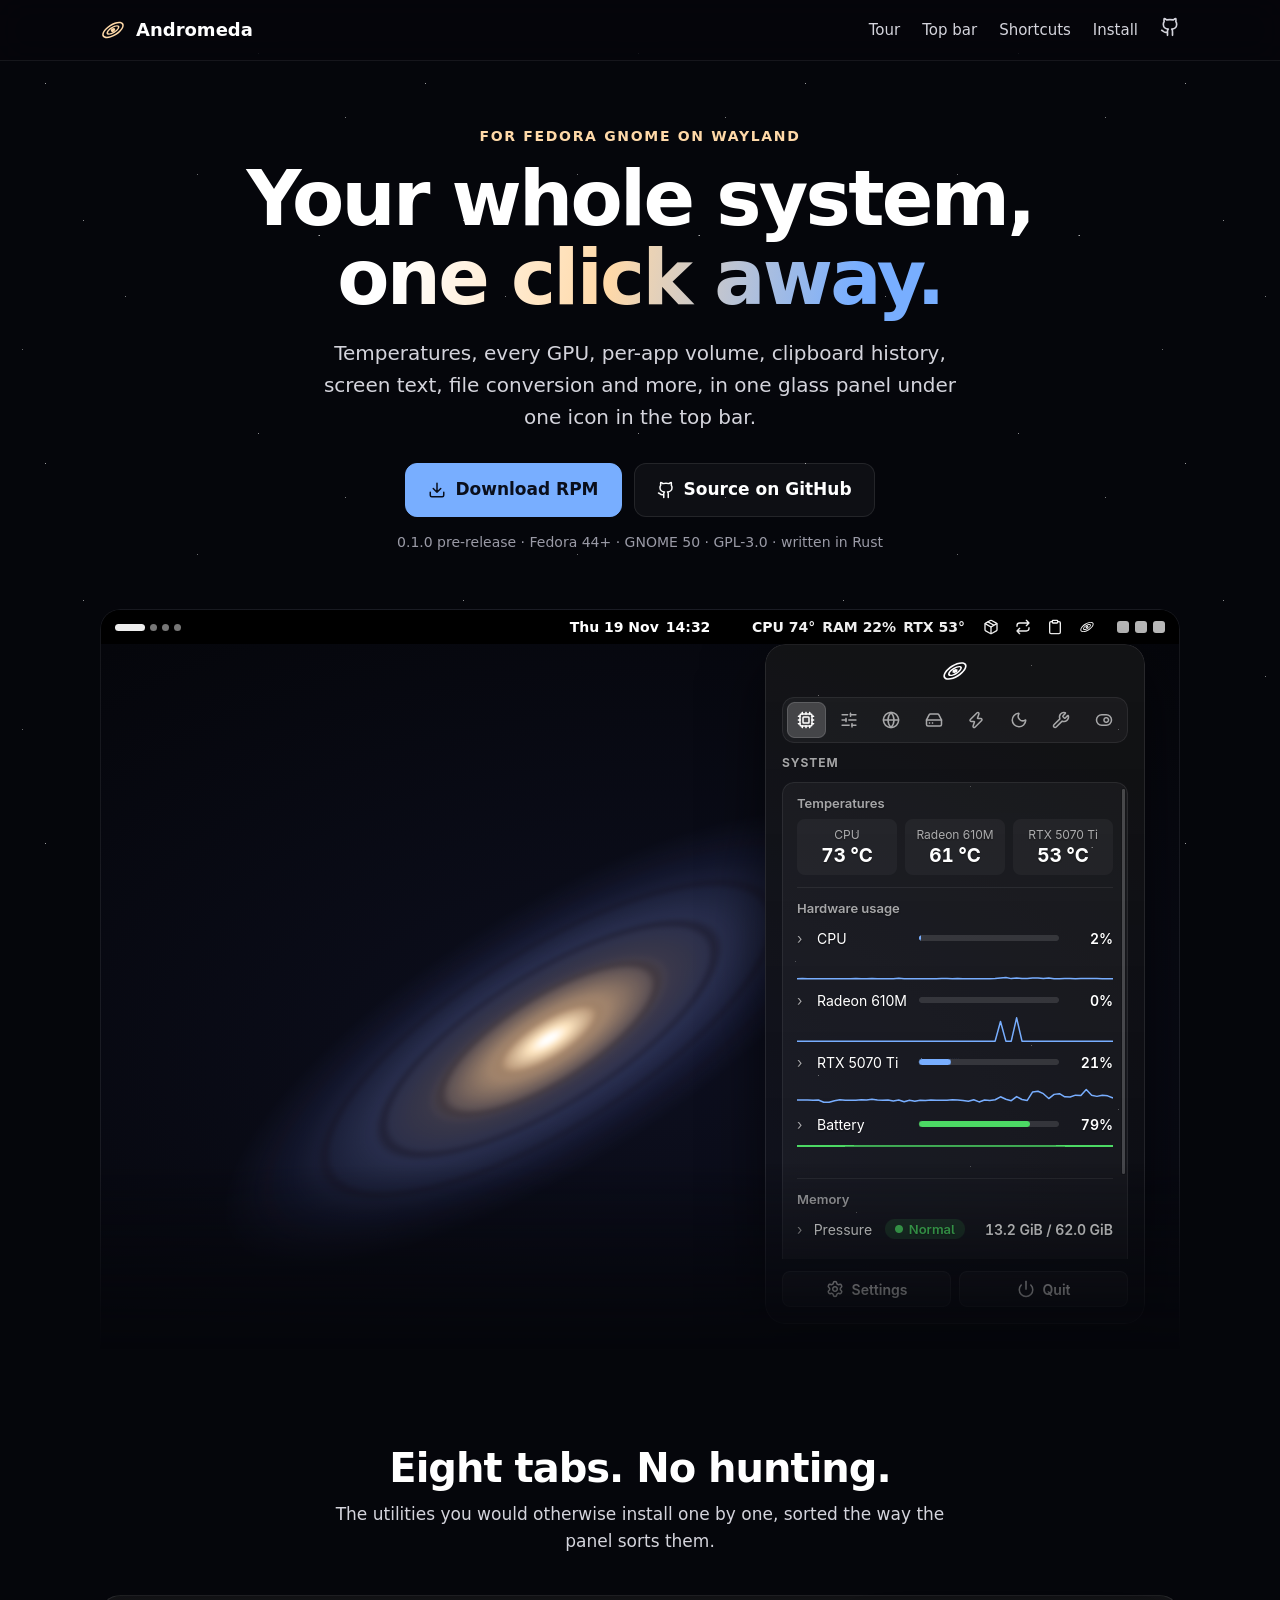
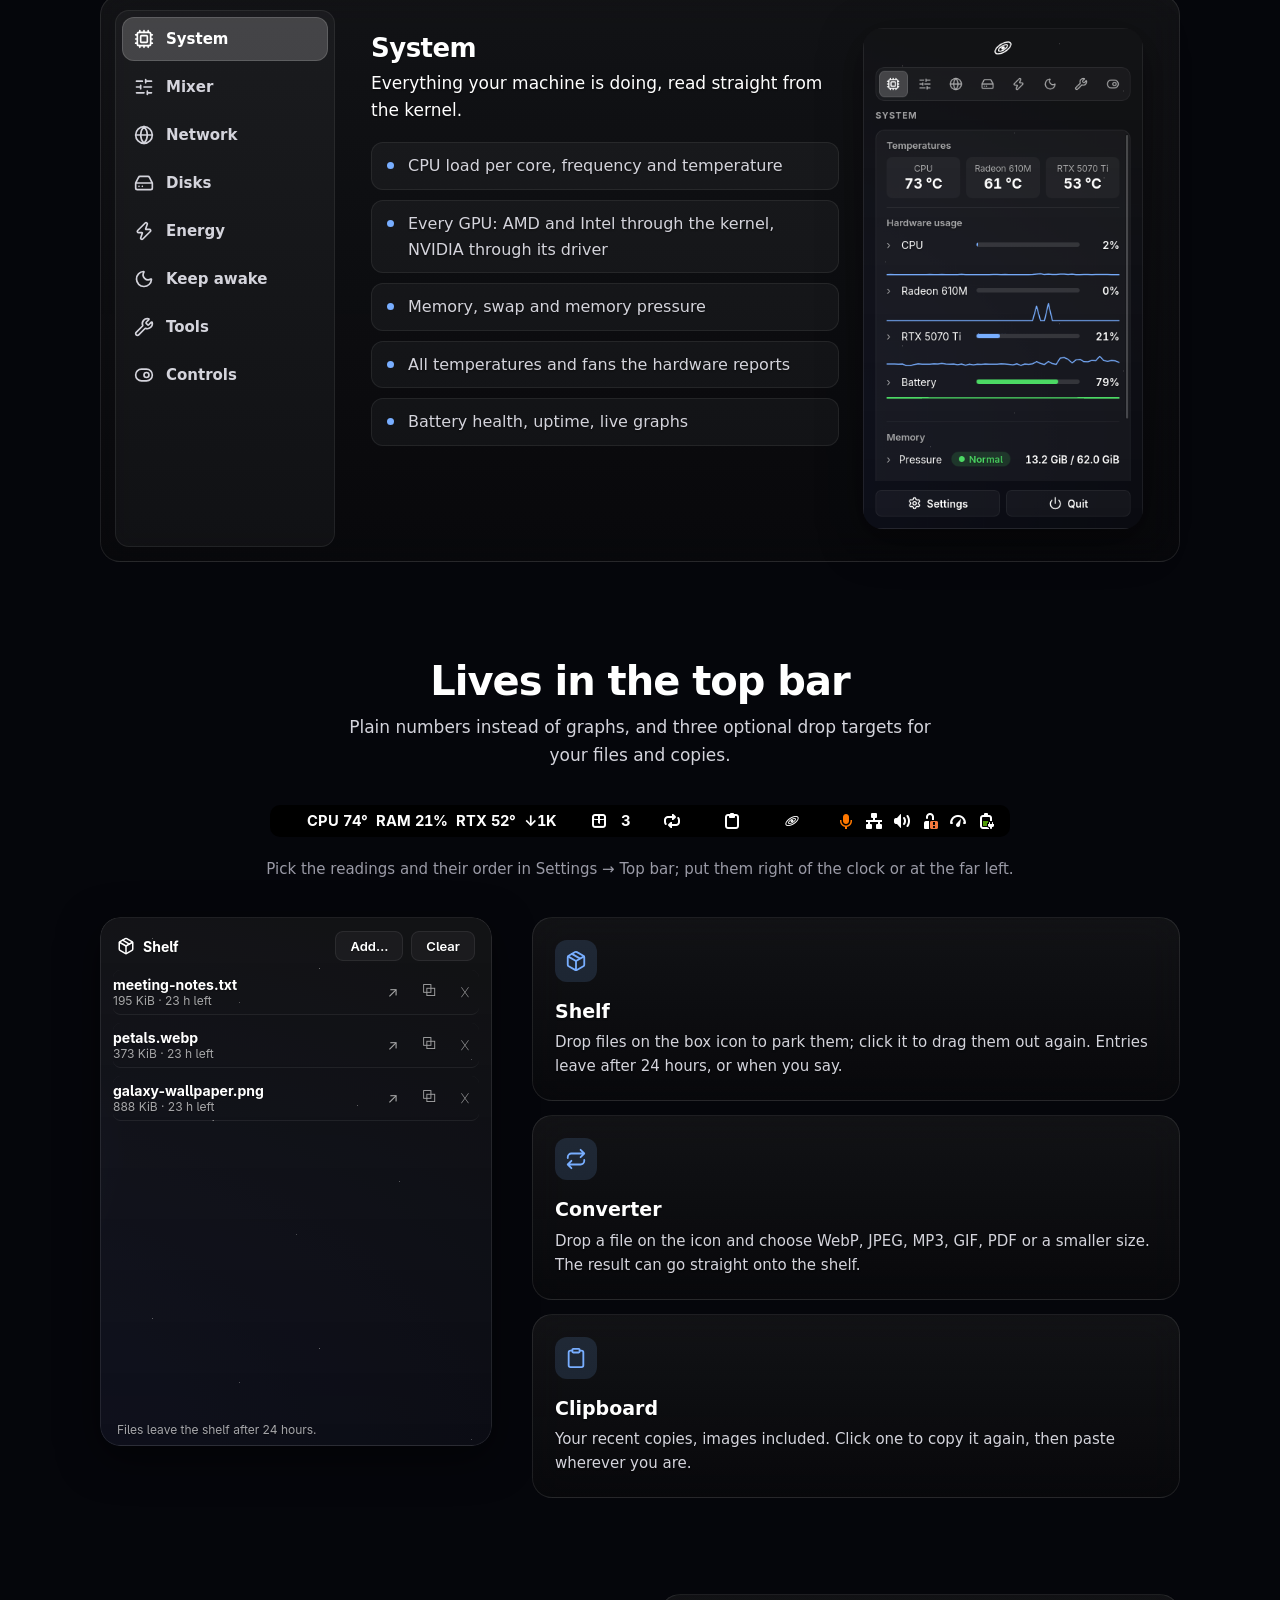
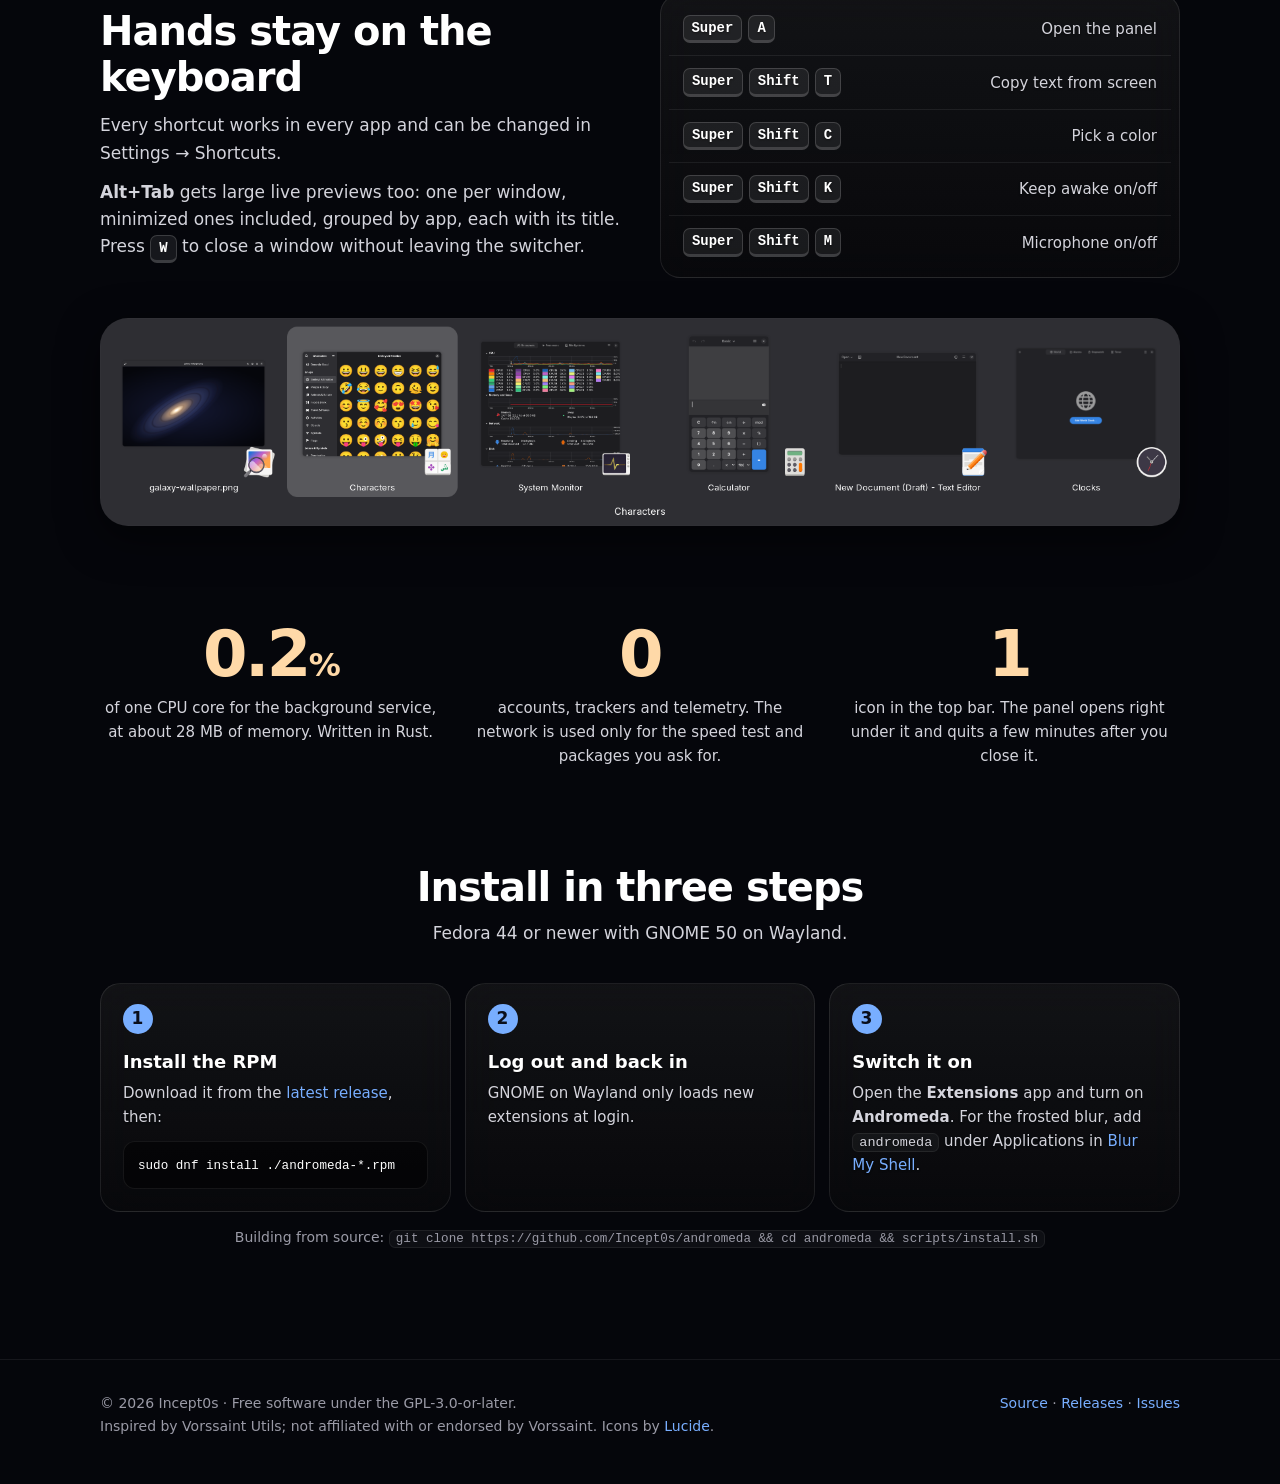
==== commit 58bb1419: "Website: Download RPM links to the newest release's RPM" ====
--- a/docs/index.html
+++ b/docs/index.html
@@ -63,10 +63,10 @@
         <h1>Your whole system,<br><span class="glow">one click away.</span></h1>
         <p class="lede">Temperatures, every GPU, per-app volume, clipboard history, screen text, file conversion and more, in one glass panel under one icon in the top bar.</p>
         <div class="actions">
-          <a class="btn primary" href="https://github.com/Incept0s/andromeda/releases/latest"><svg><use href="#i-download"/></svg>Download RPM</a>
+          <a class="btn primary" id="dl" href="https://github.com/Incept0s/andromeda/releases"><svg><use href="#i-download"/></svg>Download RPM</a>
           <a class="btn" href="https://github.com/Incept0s/andromeda"><svg><use href="#i-github"/></svg>Source on GitHub</a>
         </div>
-        <p class="note">0.1.0 pre-release · Fedora 44+ · GNOME 50 · GPL-3.0 · written in Rust</p>
+        <p class="note"><span id="ver">0.1.0 pre-release</span> · Fedora 44+ · GNOME 50 · GPL-3.0 · written in Rust</p>
       </div>
 
       <div class="desk wrap" aria-label="Illustration: the GNOME top bar with Andromeda's numbers and icons, and its panel open below">
@@ -328,6 +328,23 @@
       });
     });
 
+    // Download button: link straight to the newest release's RPM. GitHub's
+    // releases/latest skips pre-releases, so ask the API; without it, the
+    // button keeps pointing at the releases page.
+    fetch('https://api.github.com/repos/Incept0s/andromeda/releases?per_page=10')
+      .then((r) => (r.ok ? r.json() : []))
+      .then((releases) => {
+        for (const r of releases) {
+          const rpm = !r.draft && r.assets.find((a) => /\.x86_64\.rpm$/.test(a.name));
+          if (!rpm) continue;
+          document.getElementById('dl').href = rpm.browser_download_url;
+          document.getElementById('ver').textContent =
+            r.tag_name.replace(/^v/, '') + (r.prerelease ? ' pre-release' : '');
+          return;
+        }
+      })
+      .catch(() => {});
+
     // The numbers in the illustrated top bar drift like real readings.
     if (!matchMedia('(prefers-reduced-motion: reduce)').matches) {
       const v = { cpu: [73, 70, 78], ram: [21, 20, 23], gpu: [53, 50, 57] };
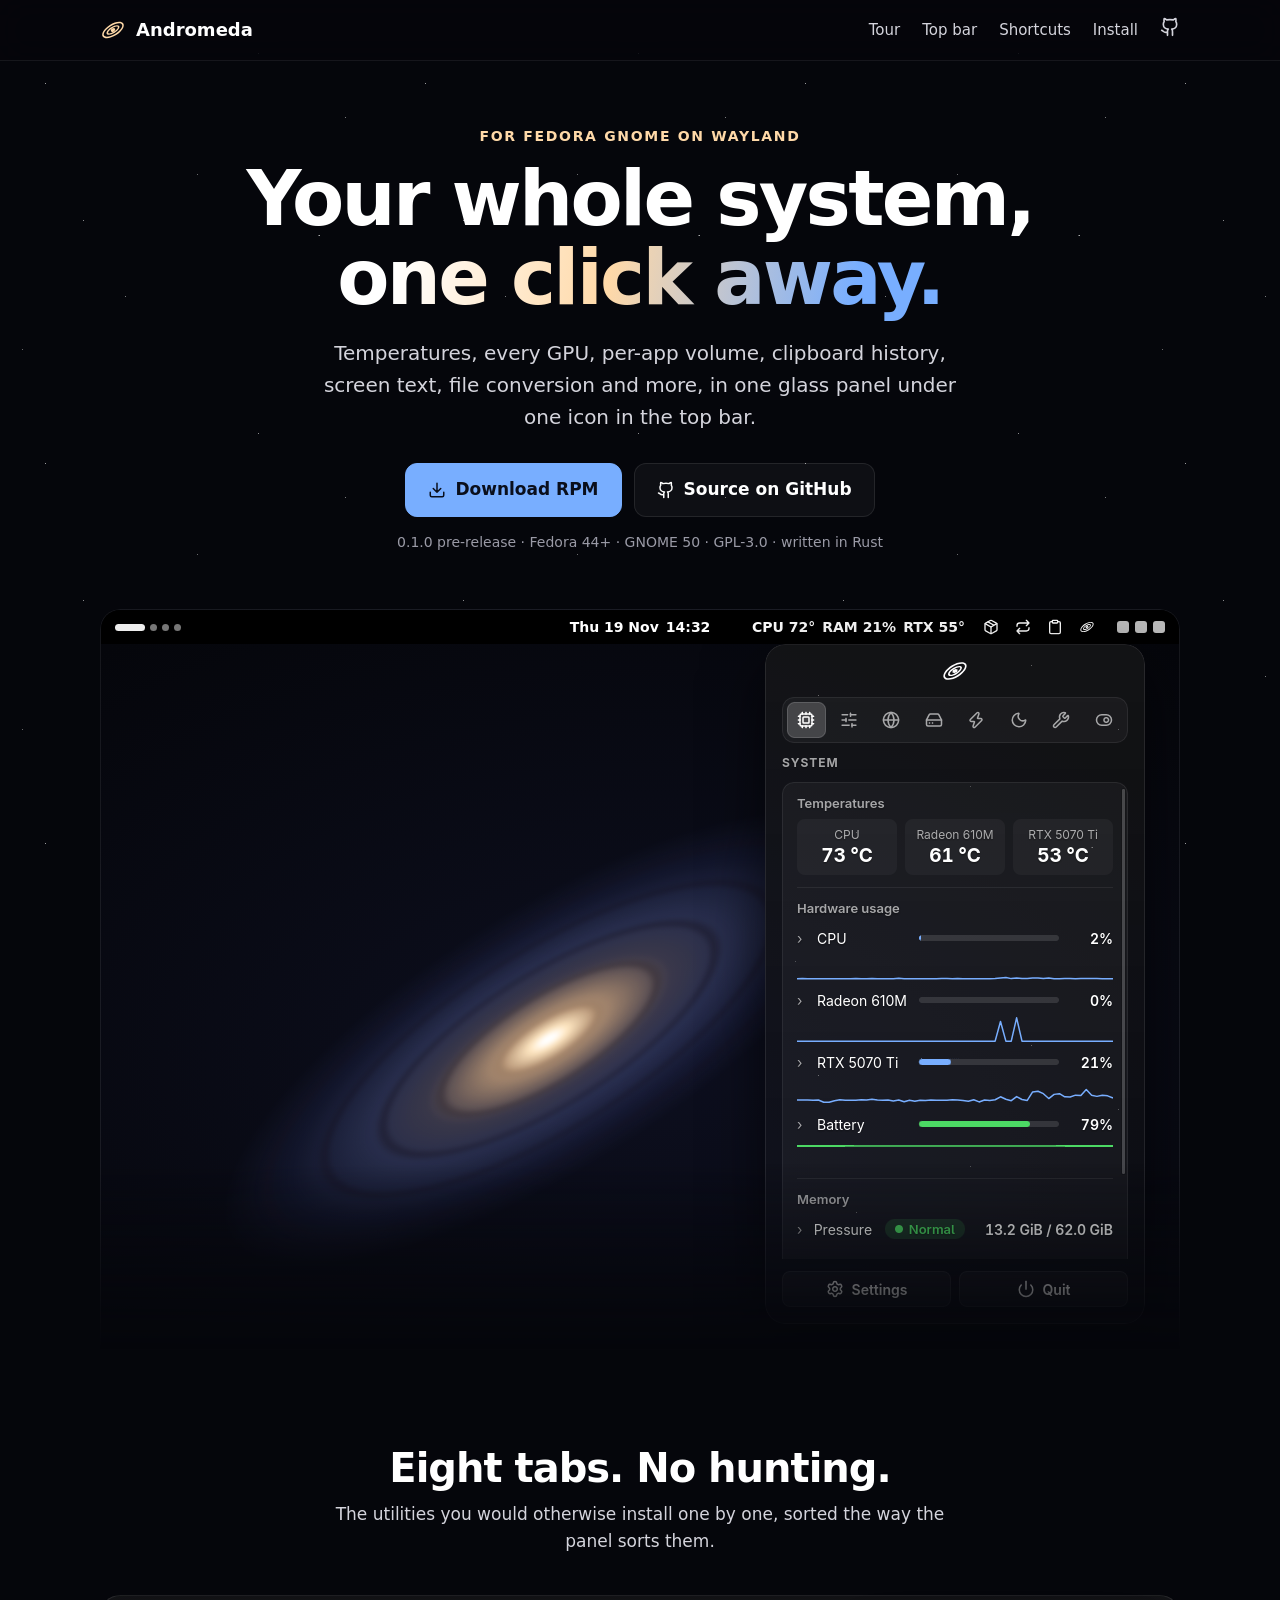
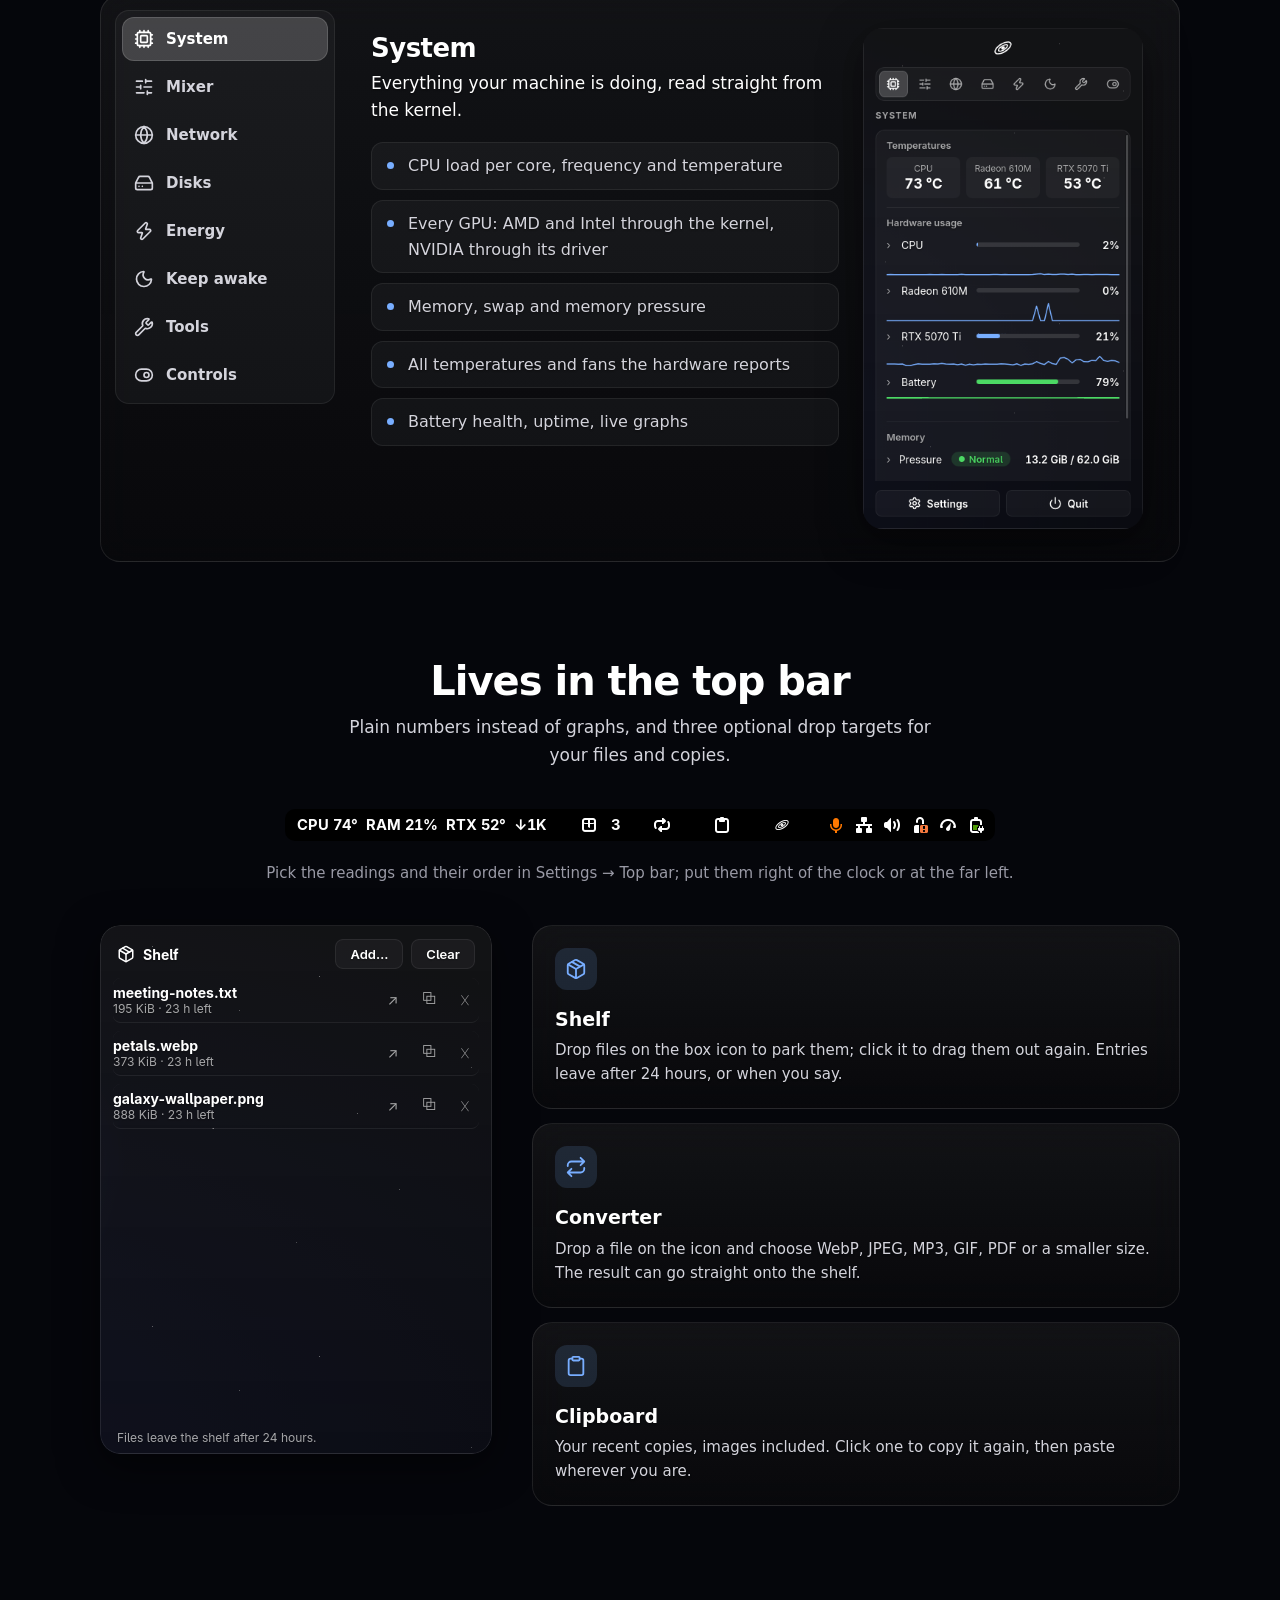
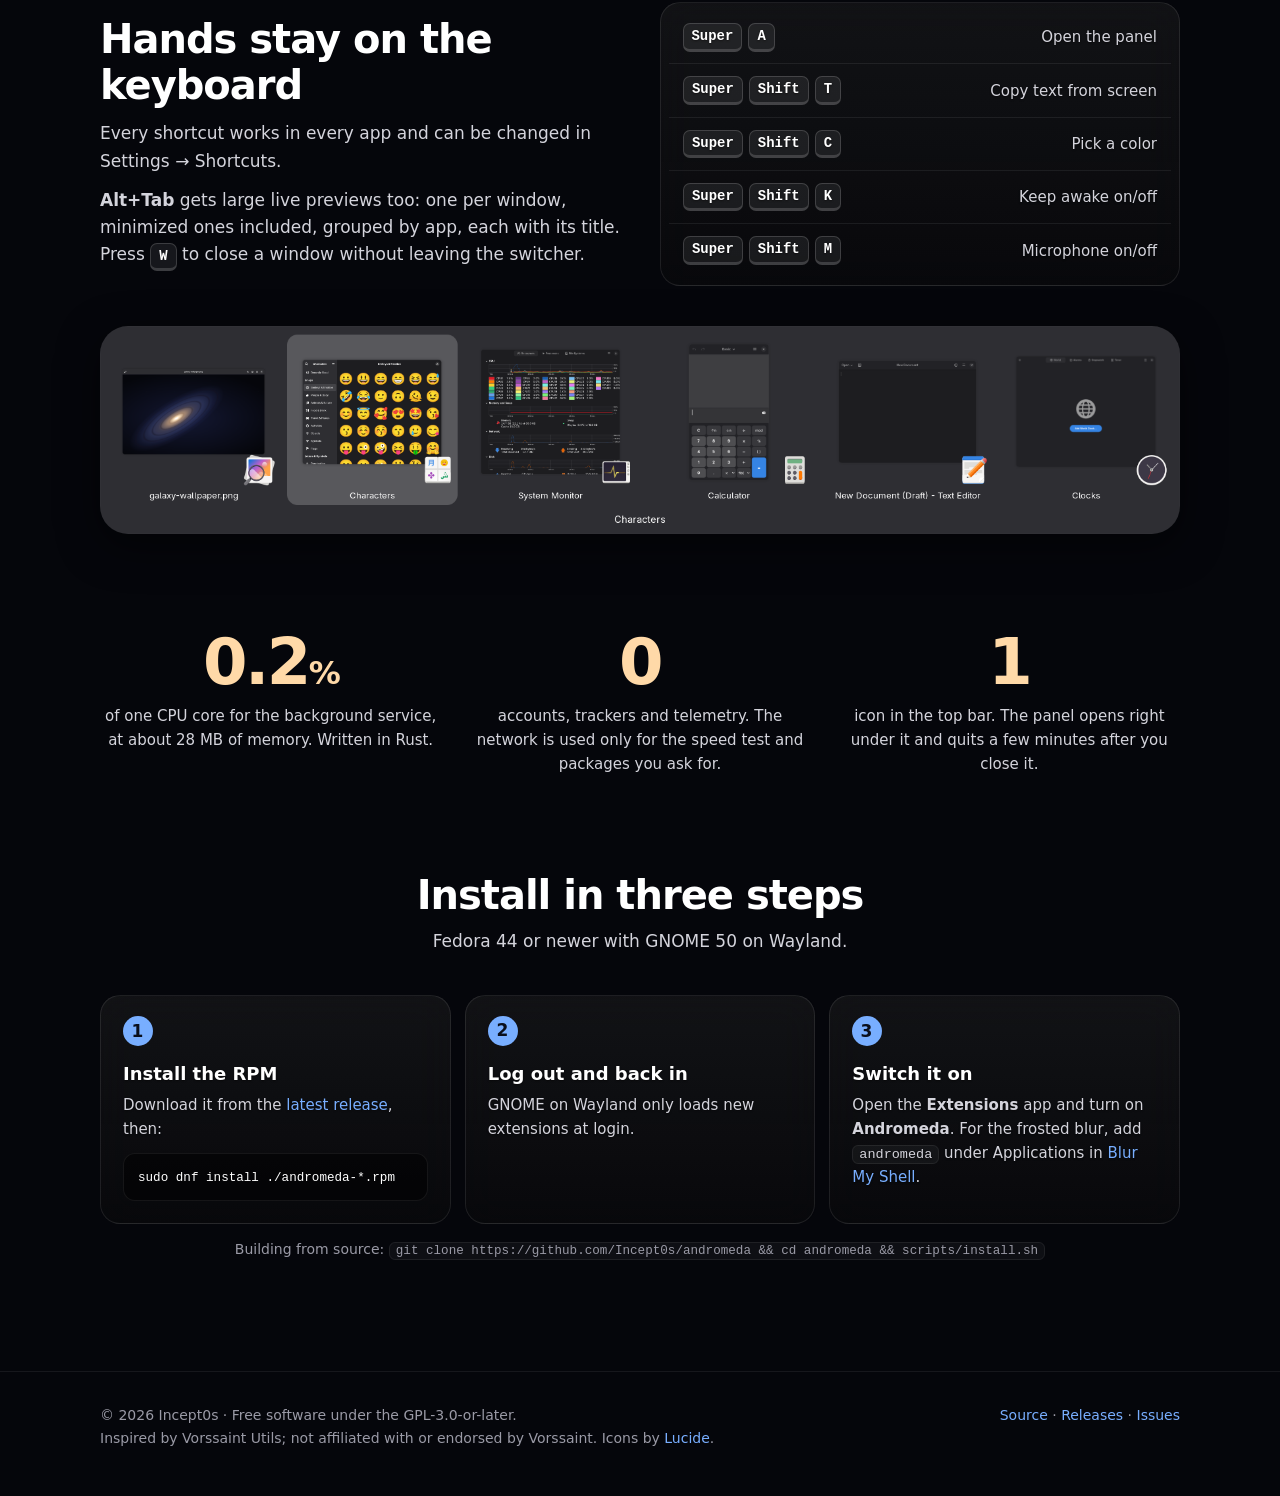
==== commit 11b0c104: "Website: spacing fixes - Tab list no longer stretches to the height of the tour box - Same 40px gap " ====
--- a/docs/index.html
+++ b/docs/index.html
@@ -208,7 +208,7 @@
       </div>
 
       <figure class="strip">
-        <img src="screenshots/topbar.png" width="740" height="32" alt="GNOME top bar: CPU 76°, RAM 22%, RTX 53°, download speed, then the shelf with 3 files, converter, clipboard and Andromeda icons">
+        <div class="scroll"><img src="screenshots/topbar.png" width="710" height="32" alt="GNOME top bar: CPU 76°, RAM 22%, RTX 53°, download speed, then the shelf with 3 files, converter, clipboard and Andromeda icons"></div>
         <figcaption>Pick the readings and their order in Settings → Top bar; put them right of the clock or at the far left.</figcaption>
       </figure>
 
--- a/docs/site.css
+++ b/docs/site.css
@@ -200,7 +200,7 @@
 }
 @media (max-width: 820px) {
   .clock, .dots { display: none; }
-  .panel { right: 50%; translate: 50%; }
+  .panel { right: 50%; translate: 50%; max-width: calc(100% - 24px); }
 }
 @media (max-width: 480px) {
   .nums { display: none; }
@@ -216,7 +216,7 @@
 
 /* Tour: the panel's own tab row, larger. */
 .tour { margin-top: 40px; padding: 14px; display: grid; grid-template-columns: 220px 1fr; gap: 14px; }
-.tabs { display: flex; flex-direction: column; gap: 4px; padding: 6px; border-radius: 14px; background: var(--layer); border: 1px solid var(--layer-edge); }
+.tabs { align-self: start; display: flex; flex-direction: column; gap: 4px; padding: 6px; border-radius: 14px; background: var(--layer); border: 1px solid var(--layer-edge); }
 .tabs button {
   display: flex;
   align-items: center;
@@ -247,23 +247,29 @@
 @media (max-width: 980px) { .pane.with-shot:not([hidden]) { grid-template-columns: 1fr; } .pane-shot { max-width: 340px; } }
 @media (max-width: 760px) {
   .tour { grid-template-columns: 1fr; }
-  .tabs { flex-direction: row; overflow-x: auto; }
-  .tabs button { flex-direction: column; gap: 4px; padding: 8px 10px; font-size: 12px; }
+  .tabs { display: grid; grid-template-columns: repeat(4, 1fr); }
+  .tabs button { flex-direction: column; gap: 4px; padding: 8px 4px; font-size: 12px; text-align: center; }
   .pane { padding: 10px 6px; }
+  .pane-shot { justify-self: center; }
 }
 
 /* Top bar */
-.strip { margin-top: 36px; text-align: center; }
-.strip img { width: min(100%, 740px); height: auto; border-radius: 10px; }
+.strip { margin-top: 40px; text-align: center; }
+.strip img { width: min(100%, 710px); height: auto; border-radius: 10px; }
+@media (max-width: 640px) {
+  /* Too small to read when scaled down: keep it readable and let it scroll. */
+  .strip .scroll { overflow-x: auto; }
+  .strip img { width: 710px; max-width: none; }
+}
 .strip figcaption { margin-top: 12px; color: var(--muted); font-size: 15px; }
-.grid { display: grid; gap: 14px; margin-top: 36px; }
+.grid { display: grid; gap: 14px; margin-top: 40px; }
 .card { padding: 22px; }
 .card .icon { display: grid; place-items: center; width: 42px; height: 42px; margin-bottom: 14px; border-radius: var(--r-control); background: rgba(120, 174, 255, 0.14); color: var(--accent); }
 .card .icon svg { width: 22px; height: 22px; }
 .card h3 { font-size: 19px; margin-bottom: 4px; }
 .card p { font-size: 15px; color: var(--soft); }
 
-.split.shelf { margin-top: 36px; grid-template-columns: 392px 1fr; align-items: start; }
+.split.shelf { margin-top: 40px; grid-template-columns: 392px 1fr; align-items: start; }
 .split.shelf .grid { margin-top: 0; }
 .shot { display: block; max-width: 100%; height: auto; margin-inline: auto; border-radius: var(--r); box-shadow: 0 12px 40px rgba(0, 0, 0, 0.5); }
 .shot.wide { border-radius: 28px; }
@@ -287,7 +293,7 @@
 .fact p:last-child { margin-top: 10px; color: var(--soft); font-size: 15px; }
 
 /* Install */
-.steps { counter-reset: step; list-style: none; padding: 0; display: grid; grid-template-columns: repeat(auto-fit, minmax(280px, 1fr)); gap: 14px; margin-top: 36px; }
+.steps { counter-reset: step; list-style: none; padding: 0; display: grid; grid-template-columns: repeat(auto-fit, minmax(280px, 1fr)); gap: 14px; margin-top: 40px; }
 .steps li { position: relative; padding: 64px 22px 22px; }
 .steps li::before {
   counter-increment: step;
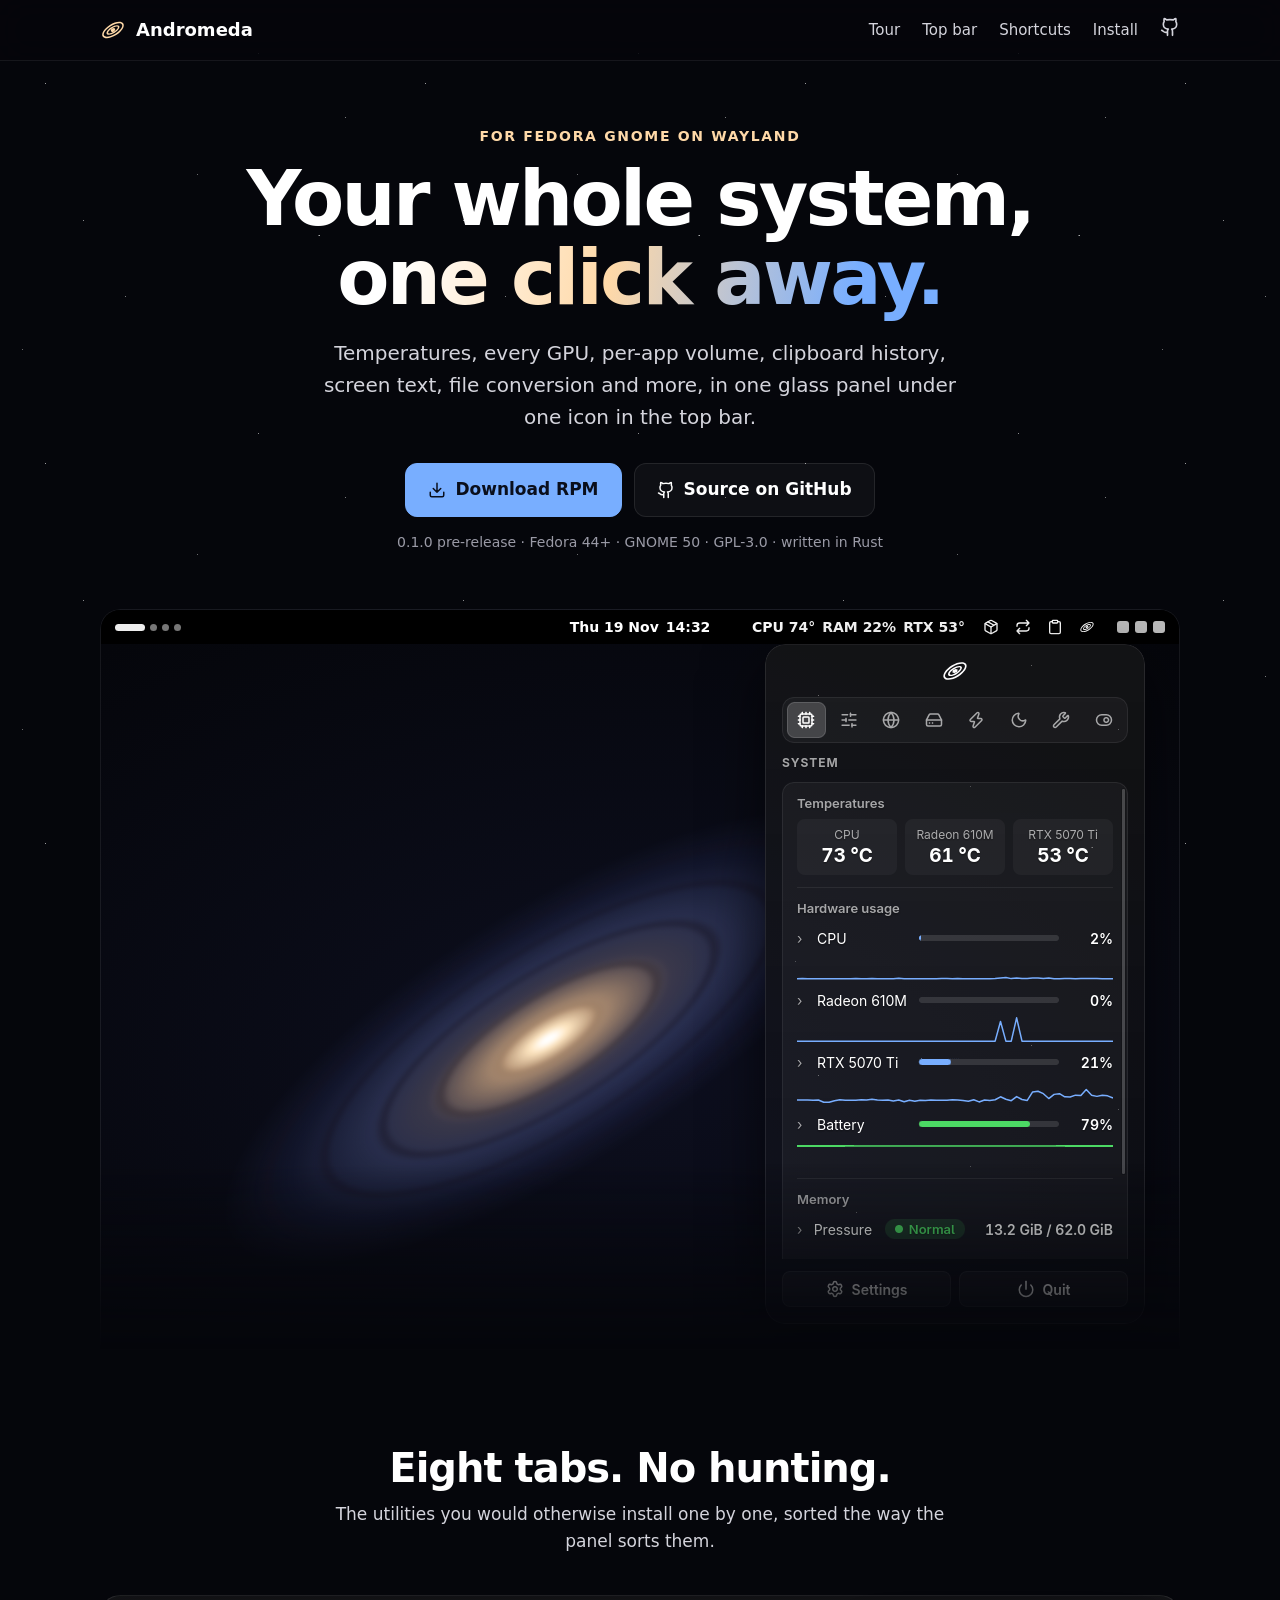
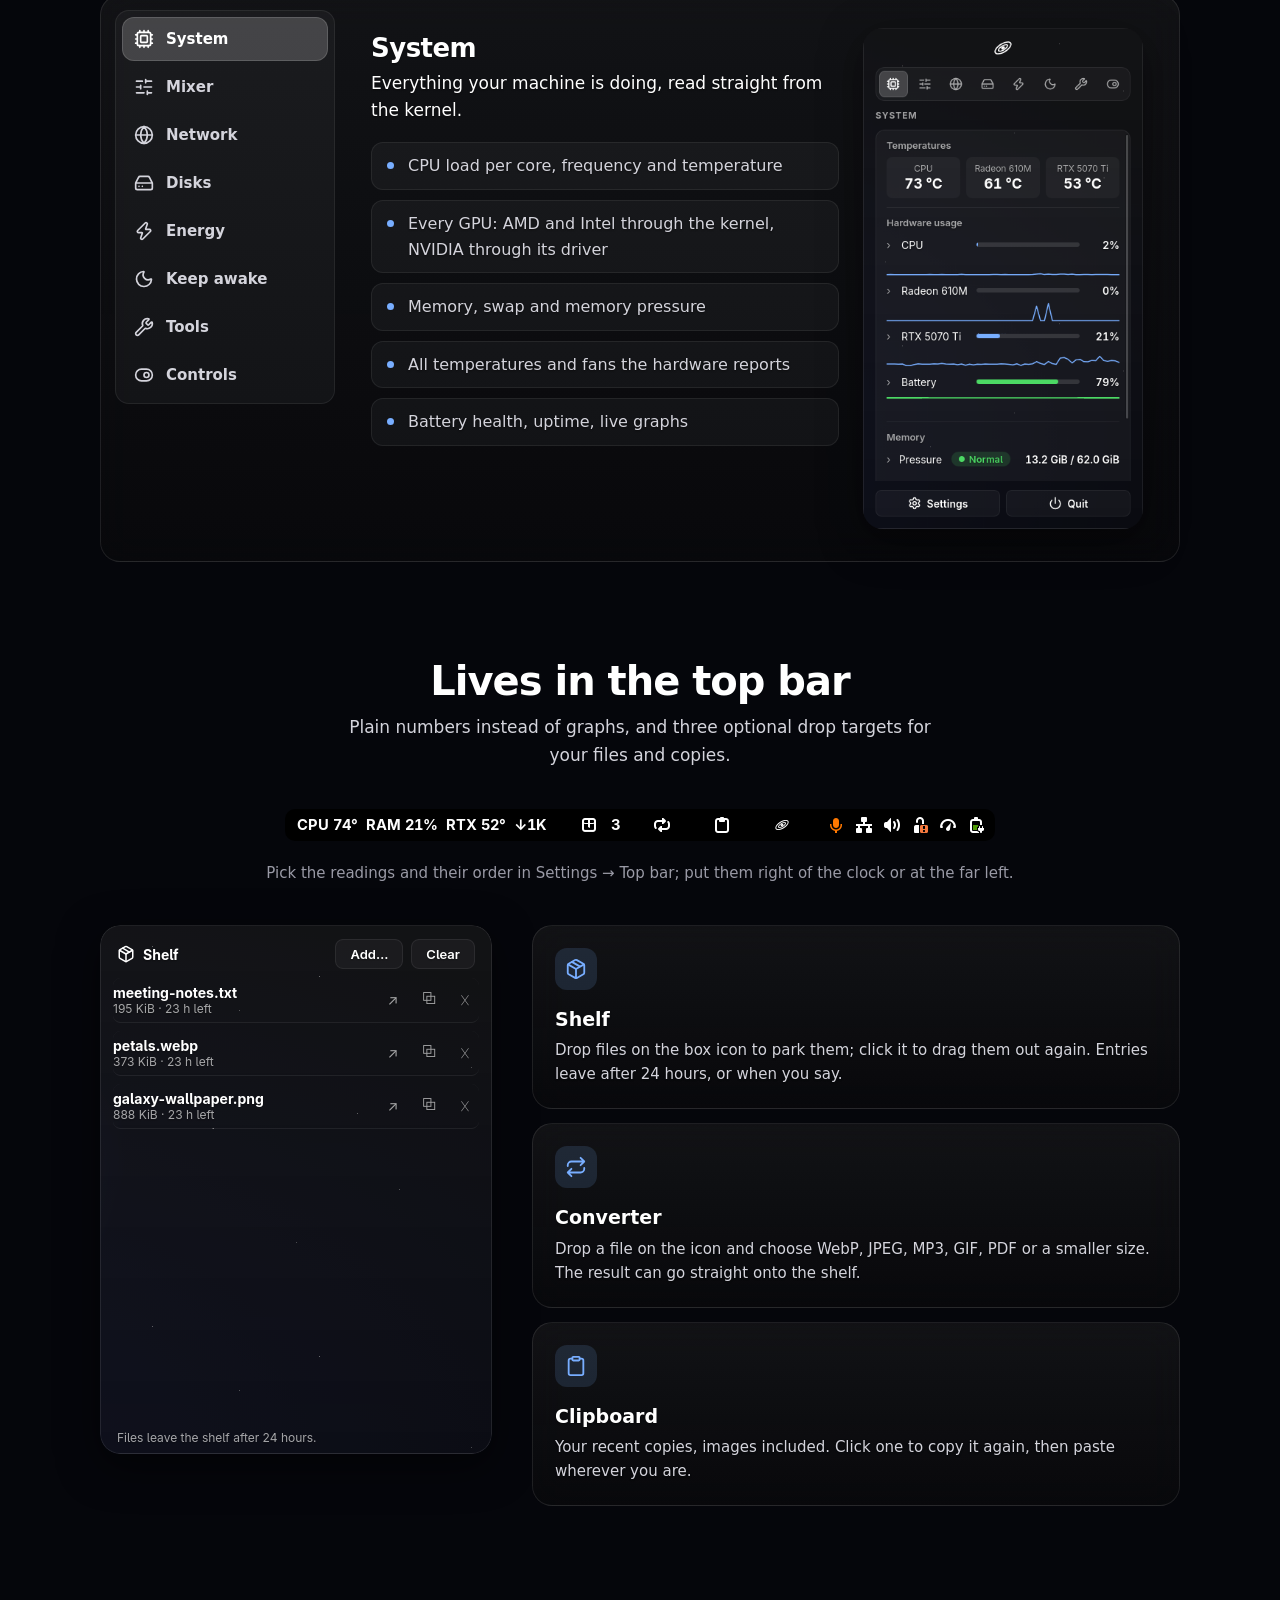
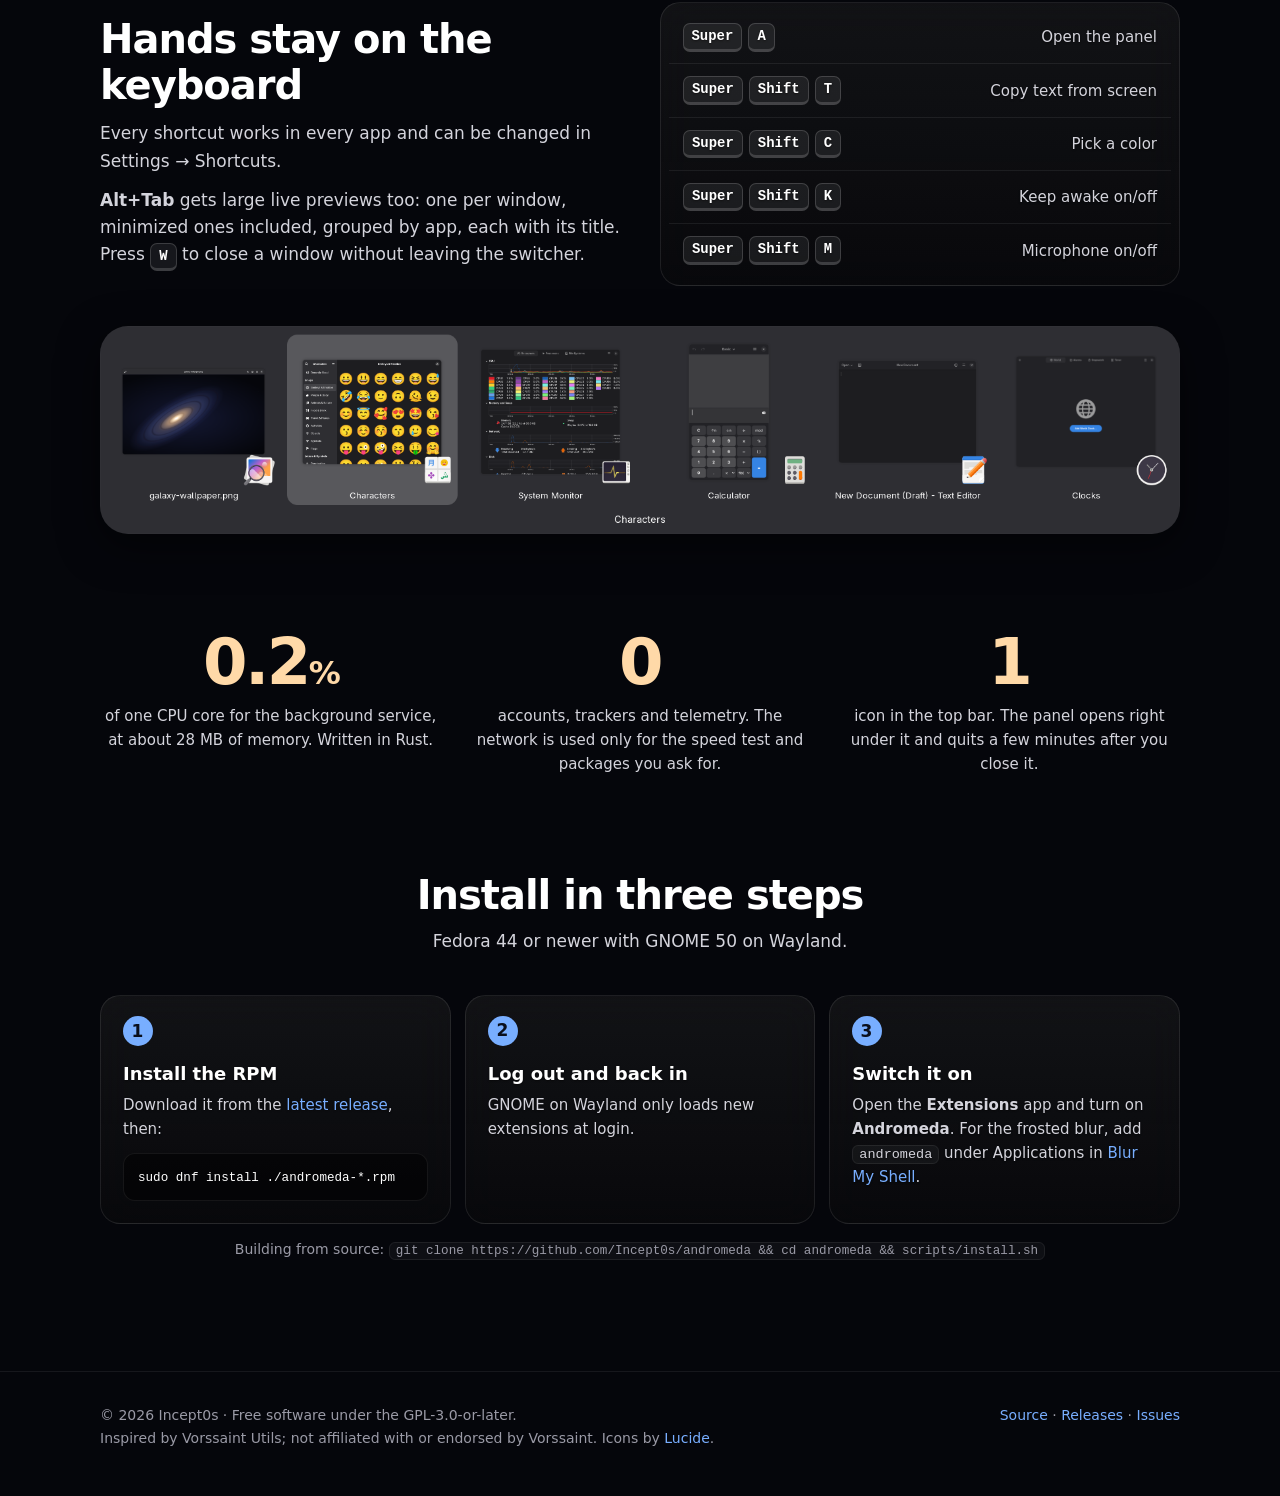
==== commit 3e6a4f5d: "Keep awake: optionally with the lid closed - New setting "Also with the lid closed" in the Keep awak" ====
--- a/docs/index.html
+++ b/docs/index.html
@@ -168,6 +168,7 @@
           <p>For downloads, presentations and long builds.</p>
           <ul>
             <li>No suspend and no screen blanking, from 15 minutes to "until I turn it off"</li>
+            <li>Optionally with the lid closed: close the laptop, it keeps running</li>
             <li>Ends on its own when the battery runs low</li>
             <li>One shortcut away: <kbd>Super</kbd>+<kbd>Shift</kbd>+<kbd>K</kbd></li>
           </ul>
